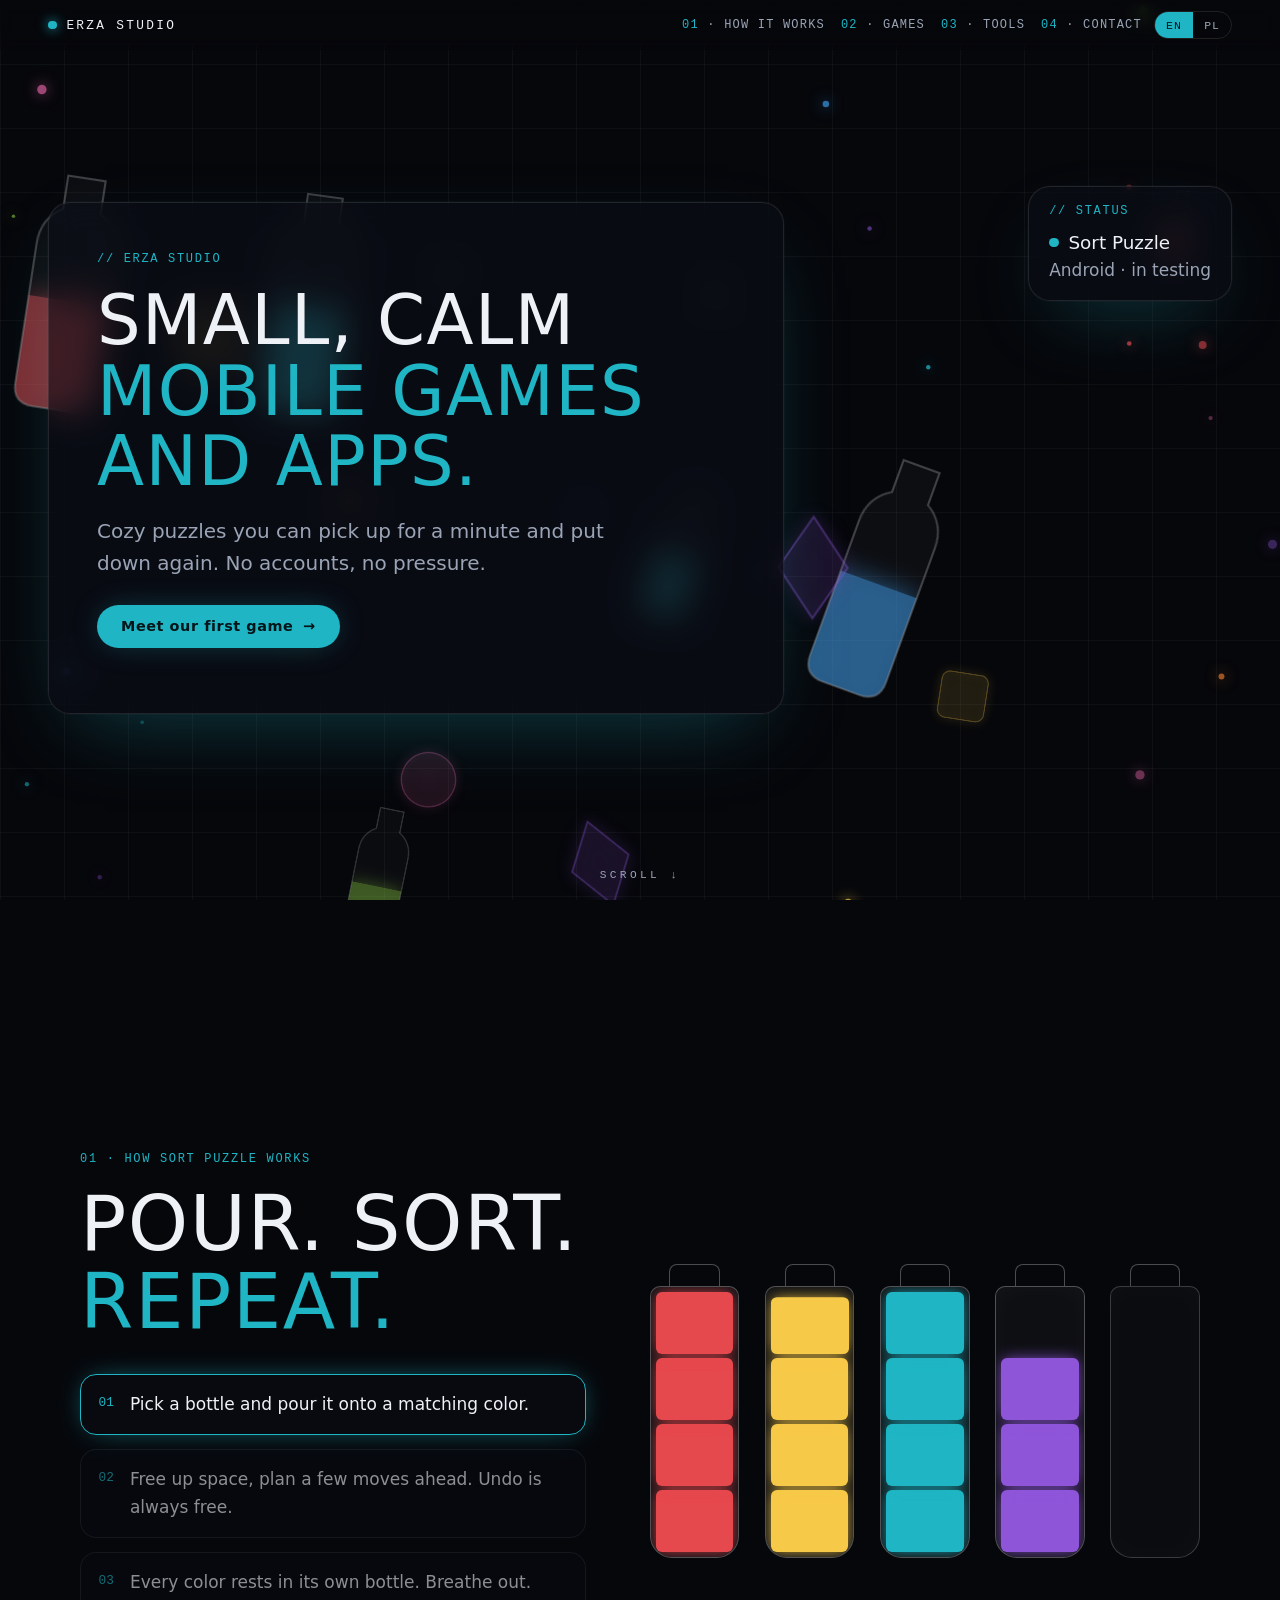
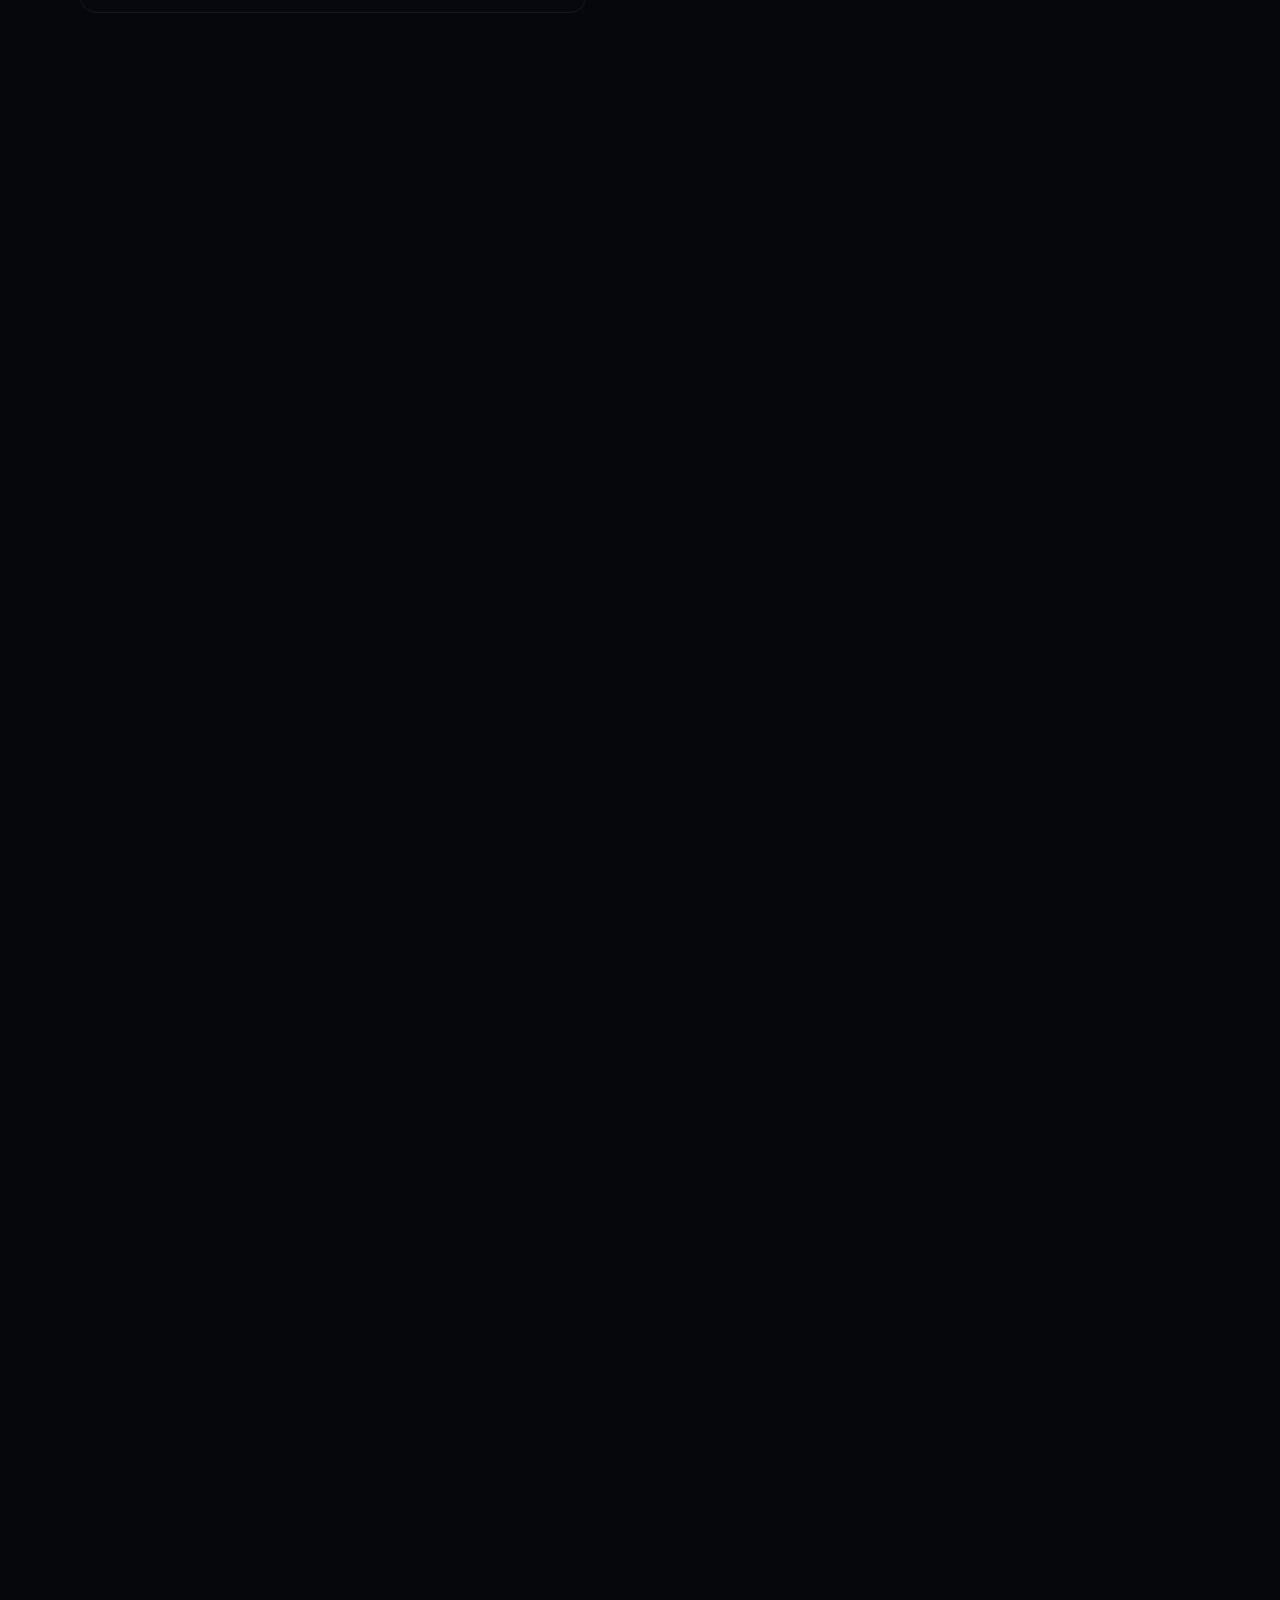
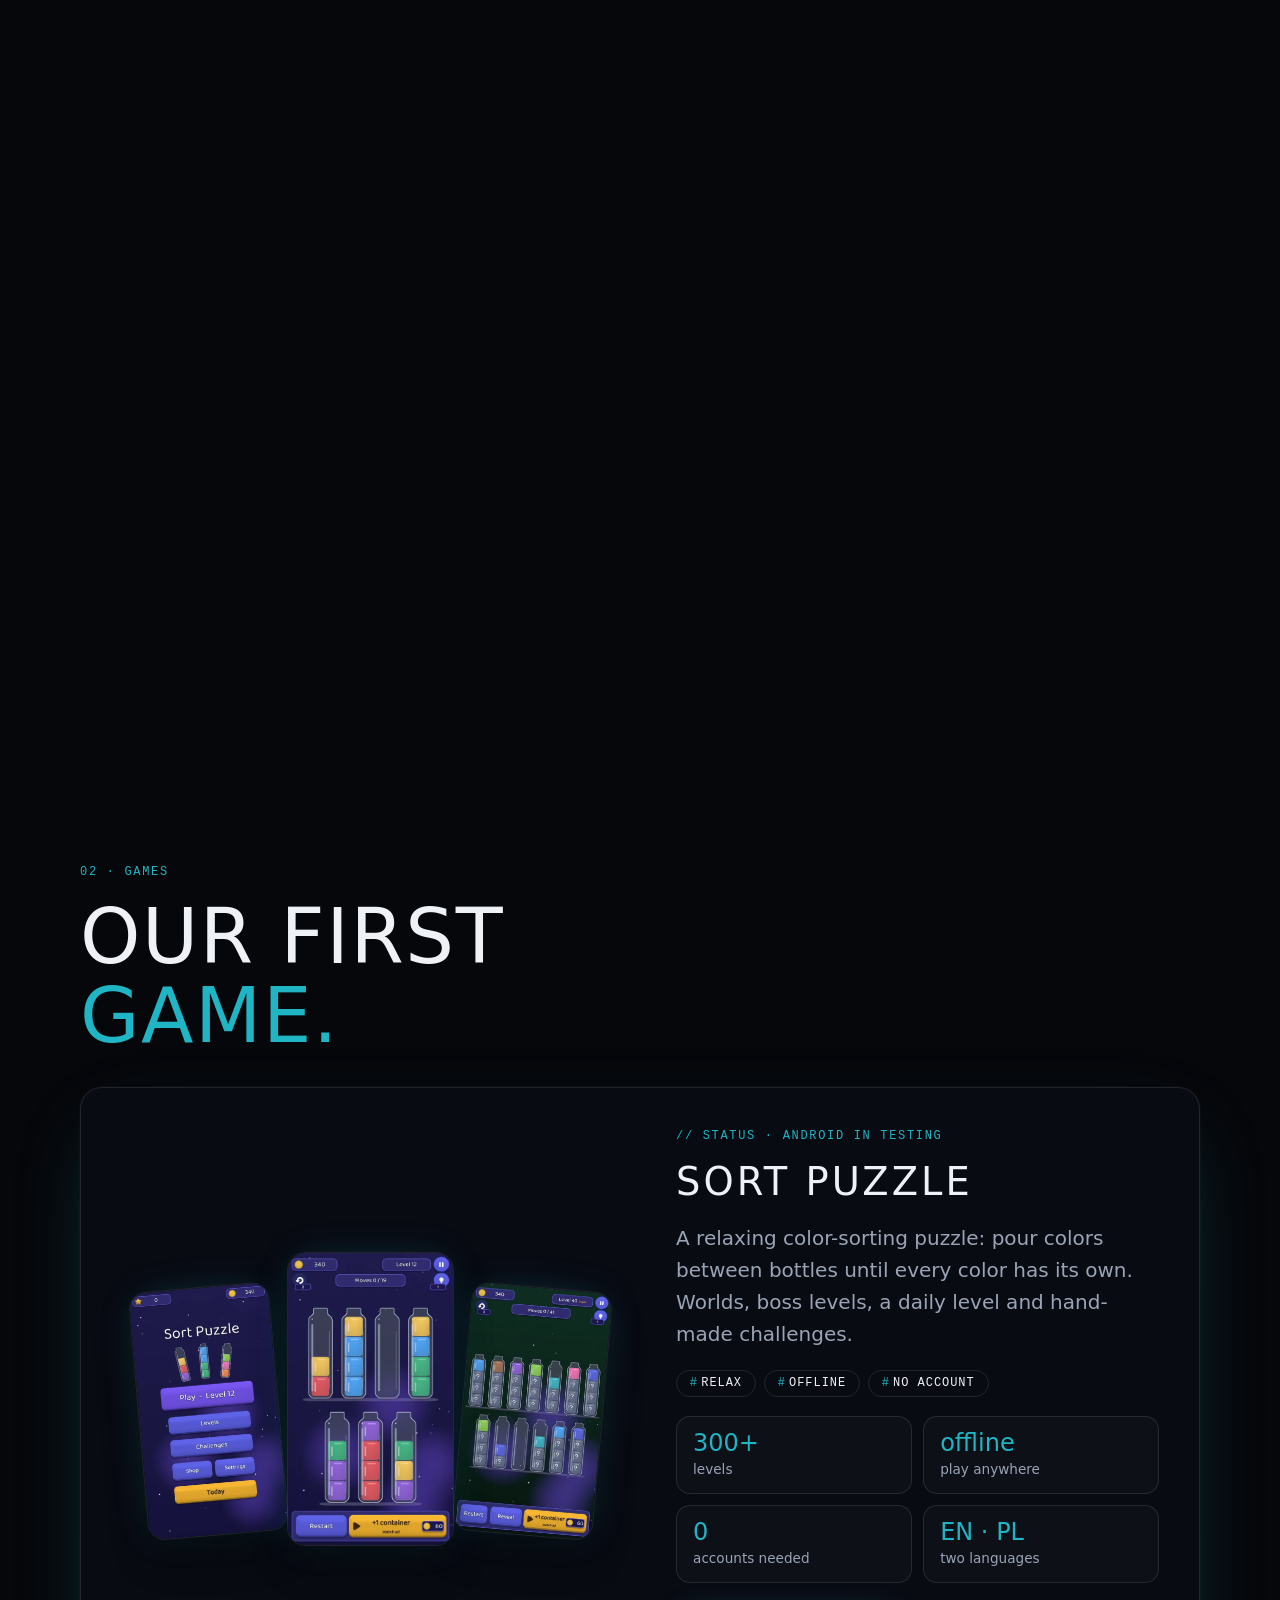
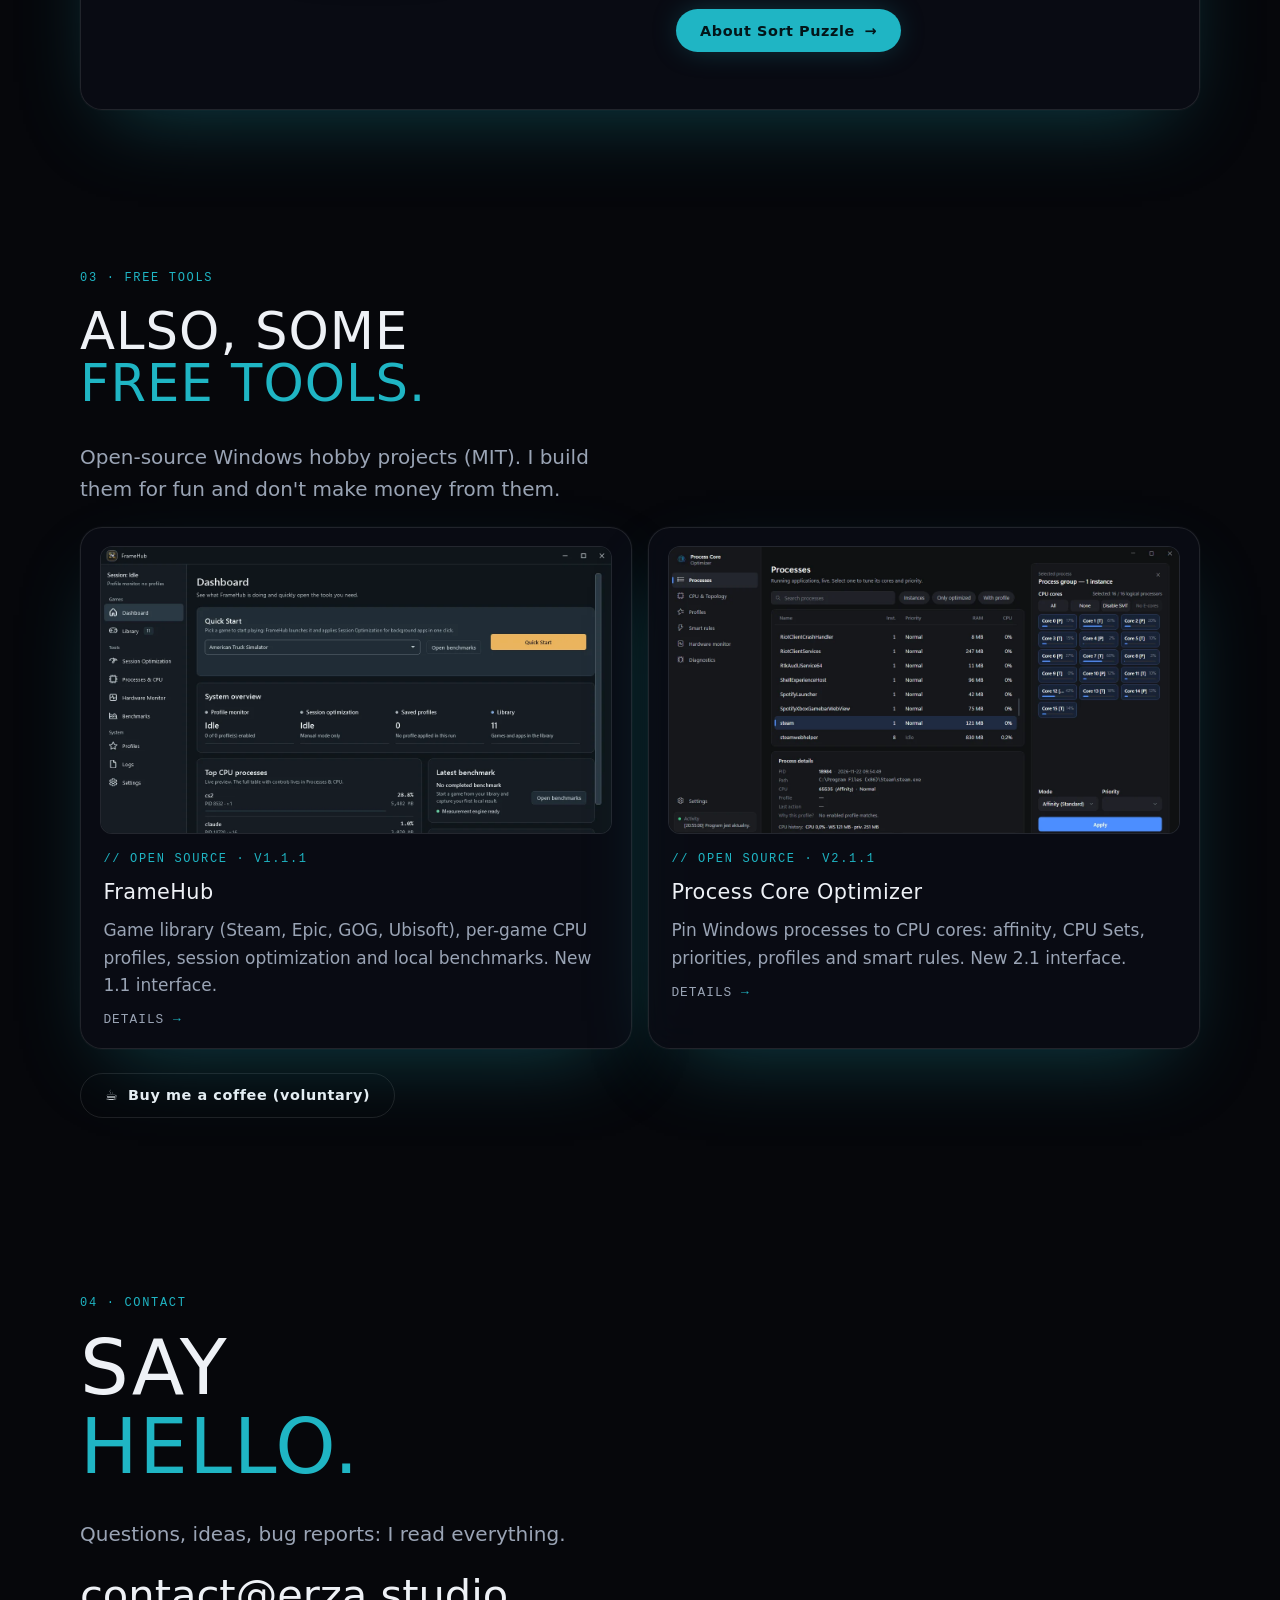
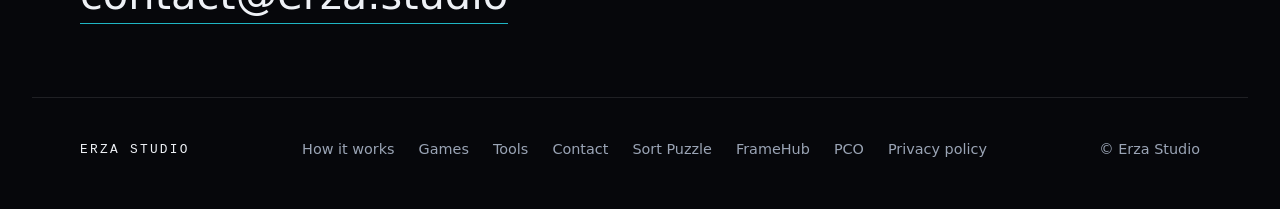
==== index.html @ 16d019a5 "Update FrameHub page to v1.1.1 Version, download link, installer name, SHA-256 and release notes lin" ====
<!doctype html>
<html lang="en" data-lang="en">
<head>
<meta charset="utf-8">
<meta name="viewport" content="width=device-width, initial-scale=1">
<meta name="color-scheme" content="dark">
<meta name="theme-color" content="#06070b">
<title data-pl="Erza Studio · Małe, spokojne gry i aplikacje mobilne">Erza Studio · Small, calm mobile games and apps</title>
<meta name="description" content="Erza Studio makes small, calm mobile games and apps. First up: Sort Puzzle, a relaxing color-sorting puzzle that works offline and needs no account.">
<link rel="icon" href="favicon.svg" type="image/svg+xml">
<link rel="stylesheet" href="studio.css">
<script>document.documentElement.classList.add("js")</script>
</head>
<body>
<a class="skip" href="#main"><span data-l="en">Skip to content</span><span data-l="pl">Przejdź do treści</span></a>

<header class="top">
  <a class="brand" href="#top" aria-label="Erza Studio"><span class="dot" aria-hidden="true"></span>ERZA STUDIO</a>
  <nav aria-label="Main" data-al-en="Main" data-al-pl="Główna">
    <a href="#how"><b>01</b><span> · <span data-l="en">How it works</span><span data-l="pl">Jak to działa</span></span></a>
    <a href="#games"><b>02</b><span> · <span data-l="en">Games</span><span data-l="pl">Gry</span></span></a>
    <a href="#opensource"><b>03</b><span> · <span data-l="en">Tools</span><span data-l="pl">Narzędzia</span></span></a>
    <a href="#contact"><b>04</b><span> · <span data-l="en">Contact</span><span data-l="pl">Kontakt</span></span></a>
  </nav>
  <div class="lang" role="group" aria-label="Language" data-al-en="Language" data-al-pl="Język">
    <button type="button" data-set="en" aria-pressed="true">EN</button><button type="button" data-set="pl" aria-pressed="false">PL</button>
  </div>
</header>

<main id="main">

<section class="hero" id="top">
  <canvas id="bg" aria-hidden="true"></canvas>
  <div class="hero-in">
    <div class="glass glow hero-card reveal">
      <p class="label">// ERZA STUDIO</p>
      <h1><span data-l="en">Small, calm<br><em>mobile games and apps.</em></span><span data-l="pl">Małe, spokojne<br><em>gry i aplikacje mobilne.</em></span></h1>
      <p class="lead"><span data-l="en">Cozy puzzles you can pick up for a minute and put down again. No accounts, no pressure.</span><span data-l="pl">Przytulne łamigłówki na minutę i na dłużej. Bez konta, bez presji.</span></p>
      <p><a class="btn" href="#games"><span data-l="en">Meet our first game</span><span data-l="pl">Poznaj naszą pierwszą grę</span> <span aria-hidden="true">→</span></a></p>
    </div>
    <aside class="glass glow status reveal" aria-label="Status">
      <p class="label">// STATUS</p>
      <p class="st"><span class="pulse" aria-hidden="true"></span>Sort Puzzle</p>
      <p class="muted"><span data-l="en">Android · in testing</span><span data-l="pl">Android · w testach</span></p>
    </aside>
  </div>
  <p class="scrollhint" aria-hidden="true"><span data-l="en">SCROLL</span><span data-l="pl">PRZEWIŃ</span> ↓</p>
</section>

<section class="story" id="how" aria-labelledby="how-h">
  <div class="stage">
    <div class="copy">
      <p class="label">01 · <span data-l="en">HOW SORT PUZZLE WORKS</span><span data-l="pl">JAK DZIAŁA SORT PUZZLE</span></p>
      <h2 id="how-h"><span data-l="en">Pour. Sort.<br><em>Repeat.</em></span><span data-l="pl">Przelewaj. Sortuj.<br><em>Powtarzaj.</em></span></h2>
      <ol class="steps">
        <li><b>01</b><span><span data-l="en">Pick a bottle and pour it onto a matching color.</span><span data-l="pl">Wybierz butelkę i przelej ją na pasujący kolor.</span></span></li>
        <li><b>02</b><span><span data-l="en">Free up space, plan a few moves ahead. Undo is always free.</span><span data-l="pl">Zrób miejsce, zaplanuj kilka ruchów naprzód. Cofanie jest zawsze darmowe.</span></span></li>
        <li><b>03</b><span><span data-l="en">Every color rests in its own bottle. Breathe out.</span><span data-l="pl">Każdy kolor ląduje w swojej butelce. Wydech.</span></span></li>
      </ol>
    </div>
    <div class="bottles" aria-hidden="true">
      <div class="bottle"><div class="neck"></div><div class="body"><i class="seg" style="--c:#E5484D;--i:0"></i><i class="seg" style="--c:#E5484D;--i:1"></i><i class="seg" style="--c:#E5484D;--i:2"></i><i class="seg" style="--c:#E5484D;--i:3"></i></div></div><div class="bottle"><div class="neck"></div><div class="body"><i class="seg" style="--c:#F7C948;--i:4"></i><i class="seg" style="--c:#F7C948;--i:5"></i><i class="seg" style="--c:#F7C948;--i:6"></i><i class="seg" style="--c:#F7C948;--i:7"></i></div></div><div class="bottle"><div class="neck"></div><div class="body"><i class="seg" style="--c:#1FB5C4;--i:8"></i><i class="seg" style="--c:#1FB5C4;--i:9"></i><i class="seg" style="--c:#1FB5C4;--i:10"></i><i class="seg" style="--c:#1FB5C4;--i:11"></i></div></div><div class="bottle"><div class="neck"></div><div class="body"><i class="seg" style="--c:#8E55D9;--i:12"></i><i class="seg" style="--c:#8E55D9;--i:13"></i><i class="seg" style="--c:#8E55D9;--i:14"></i><i class="seg" style="--c:#8E55D9;--i:15"></i></div></div><div class="bottle empty"><div class="neck"></div><div class="body"></div></div>
    </div>
  </div>
</section>

<section class="section games" id="games" aria-labelledby="games-h">
  <p class="label reveal">02 · <span data-l="en">GAMES</span><span data-l="pl">GRY</span></p>
  <h2 id="games-h" class="reveal"><span data-l="en">Our first<br><em>game.</em></span><span data-l="pl">Nasza pierwsza<br><em>gra.</em></span></h2>
  <article class="glass glow game reveal">
    <div class="shots">
      <div class="shot"><img data-l="en" src="sortpuzzle/shots/menu-en.webp" width="450" height="800" loading="lazy" decoding="async" alt="Sort Puzzle main menu"><img data-l="pl" src="sortpuzzle/shots/menu-pl.webp" width="450" height="800" loading="lazy" decoding="async" alt="Menu główne Sort Puzzle"></div><div class="shot"><img data-l="en" src="sortpuzzle/shots/play-en.webp" width="450" height="800" loading="lazy" decoding="async" alt="Sort Puzzle gameplay"><img data-l="pl" src="sortpuzzle/shots/play-pl.webp" width="450" height="800" loading="lazy" decoding="async" alt="Rozgrywka w Sort Puzzle"></div><div class="shot"><img data-l="en" src="sortpuzzle/shots/boss-en.webp" width="450" height="800" loading="lazy" decoding="async" alt="Sort Puzzle boss level with hidden colors"><img data-l="pl" src="sortpuzzle/shots/boss-pl.webp" width="450" height="800" loading="lazy" decoding="async" alt="Poziom-boss z ukrytymi kolorami w Sort Puzzle"></div>
    </div>
    <div class="info">
      <p class="label">// STATUS · <span data-l="en">ANDROID IN TESTING</span><span data-l="pl">ANDROID W TESTACH</span></p>
      <h3>SORT PUZZLE</h3>
      <p class="lead"><span data-l="en">A relaxing color-sorting puzzle: pour colors between bottles until every color has its own. Worlds, boss levels, a daily level and hand-made challenges.</span><span data-l="pl">Relaksująca łamigłówka: przelewaj kolory między butelkami, aż każdy ma swoją. Światy, poziomy-bossy, poziom dnia i ręcznie ułożone wyzwania.</span></p>
      <ul class="tags" aria-label="Tags">
        <li><span data-l="en">relax</span><span data-l="pl">relaks</span></li><li>offline</li><li><span data-l="en">no account</span><span data-l="pl">bez konta</span></li>
      </ul>
      <dl class="facts">
        <div><dt>300+</dt><dd><span data-l="en">levels</span><span data-l="pl">poziomów</span></dd></div>
        <div><dt>offline</dt><dd><span data-l="en">play anywhere</span><span data-l="pl">graj gdziekolwiek</span></dd></div>
        <div><dt>0</dt><dd><span data-l="en">accounts needed</span><span data-l="pl">kont do założenia</span></dd></div>
        <div><dt>EN · PL</dt><dd><span data-l="en">two languages</span><span data-l="pl">dwa języki</span></dd></div>
      </dl>
      <p><a class="btn" href="sortpuzzle/"><span data-l="en">About Sort Puzzle</span><span data-l="pl">O grze Sort Puzzle</span> <span aria-hidden="true">→</span></a></p>
    </div>
  </article>
</section>

<section class="section side" id="opensource" aria-labelledby="oss-h">
  <p class="label reveal">03 · <span data-l="en">FREE TOOLS</span><span data-l="pl">DARMOWE NARZĘDZIA</span></p>
  <h2 id="oss-h" class="h-sm reveal"><span data-l="en">Also, some<br><em>free tools.</em></span><span data-l="pl">Przy okazji,<br><em>darmowe narzędzia.</em></span></h2>
  <p class="lead reveal"><span data-l="en">Open-source Windows hobby projects (MIT). I build them for fun and don't make money from them.</span><span data-l="pl">Otwartoźródłowe, hobbystyczne projekty na Windows (MIT). Robię je dla przyjemności i nie zarabiam na nich.</span></p>
  <div class="side-grid">
    <a class="glass glow side-card reveal" href="framehub/"><span class="thumb"><img data-l="en" src="framehub/shots/dashboard-en.webp" width="1280" height="800" loading="lazy" decoding="async" alt=""><img data-l="pl" src="framehub/shots/dashboard-pl.webp" width="1280" height="800" loading="lazy" decoding="async" alt=""></span><span class="label">// OPEN SOURCE · v1.1.1</span><b>FrameHub</b><span><span data-l="en">Game library (Steam, Epic, GOG, Ubisoft), per-game CPU profiles, session optimization and local benchmarks. New 1.1 interface.</span><span data-l="pl">Biblioteka gier (Steam, Epic, GOG, Ubisoft), profile CPU dla gier, optymalizacja sesji i lokalne benchmarki. Nowy interfejs 1.1.</span></span><em><span data-l="en">Details</span><span data-l="pl">Szczegóły</span> →</em></a>
    <a class="glass glow side-card reveal" href="pco/"><span class="thumb"><img data-l="en" src="pco/shots/processes-en.webp" width="1280" height="800" loading="lazy" decoding="async" alt=""><img data-l="pl" src="pco/shots/processes-pl.webp" width="1280" height="800" loading="lazy" decoding="async" alt=""></span><span class="label">// OPEN SOURCE · v2.1.1</span><b>Process Core Optimizer</b><span><span data-l="en">Pin Windows processes to CPU cores: affinity, CPU Sets, priorities, profiles and smart rules. New 2.1 interface.</span><span data-l="pl">Przypinanie procesów Windows do rdzeni CPU: affinity, CPU Sets, priorytety, profile i reguły. Nowy interfejs 2.1.</span></span><em><span data-l="en">Details</span><span data-l="pl">Szczegóły</span> →</em></a>
  </div>
  <p class="reveal"><a class="btn ghost-link" href="https://buymeacoffee.com/9erza" rel="noopener">☕ <span data-l="en">Buy me a coffee (voluntary)</span><span data-l="pl">Postaw mi kawę (dobrowolnie)</span></a></p>
</section>

<section class="section contact" id="contact" aria-labelledby="contact-h">
  <p class="label reveal">04 · <span data-l="en">CONTACT</span><span data-l="pl">KONTAKT</span></p>
  <h2 id="contact-h" class="reveal"><span data-l="en">Say<br><em>hello.</em></span><span data-l="pl">Napisz<br><em>do nas.</em></span></h2>
  <p class="lead reveal"><span data-l="en">Questions, ideas, bug reports: I read everything.</span><span data-l="pl">Pytania, pomysły, błędy: czytam wszystko.</span></p>
  <p class="reveal"><a class="mail" href="mailto:contact@erza.studio">contact@erza.studio</a></p>
</section>

</main>

<footer class="foot">
  <p class="brand-s">ERZA STUDIO</p>
  <nav aria-label="Footer" data-al-en="Footer" data-al-pl="Stopka">
    <a href="#how"><span data-l="en">How it works</span><span data-l="pl">Jak to działa</span></a>
    <a href="#games"><span data-l="en">Games</span><span data-l="pl">Gry</span></a>
    <a href="#opensource"><span data-l="en">Tools</span><span data-l="pl">Narzędzia</span></a>
    <a href="#contact"><span data-l="en">Contact</span><span data-l="pl">Kontakt</span></a>
    <a href="sortpuzzle/">Sort Puzzle</a>
    <a href="framehub/">FrameHub</a>
    <a href="pco/">PCO</a>
    <a href="sortpuzzle/privacy/"><span data-l="en">Privacy policy</span><span data-l="pl">Polityka prywatności</span></a>
  </nav>
  <p class="muted">© Erza Studio</p>
</footer>

<script src="studio.js" defer></script>
</body>
</html>
---- studio.css ----
/* Erza Studio: cinematic dark studio page. Self-contained: system fonts only, no external requests. */
:root{
  --bg:#06070b;--ink:#eef1f6;--muted:#9aa4b5;--line:rgba(255,255,255,.10);
  --accent:#1fb5c4;--accent-ink:#031519;--accent-glow:rgba(31,181,196,.35);
  --glass:rgba(13,17,26,.58);
  --sans:"Helvetica Neue","Segoe UI",system-ui,-apple-system,Roboto,Arial,sans-serif;
  --mono:ui-monospace,"SF Mono",Menlo,Consolas,"Liberation Mono",monospace;
  --gut:clamp(1rem,5vw,3rem);
}
*{box-sizing:border-box}
html{-webkit-text-size-adjust:100%;background:var(--bg)}
@media (prefers-reduced-motion:no-preference){html{scroll-behavior:smooth}}
body{margin:0;color:var(--ink);font:400 1.0625rem/1.6 var(--sans);background:var(--bg);overflow-x:hidden;
  background-image:linear-gradient(rgba(255,255,255,.035) 1px,transparent 1px),linear-gradient(90deg,rgba(255,255,255,.035) 1px,transparent 1px);
  background-size:64px 64px;background-attachment:fixed}
body::before{content:"";position:fixed;inset:0;z-index:-1;pointer-events:none;
  background:radial-gradient(ellipse at 50% 0,transparent 0,var(--bg) 78%)}
img{max-width:100%;height:auto;display:block}
a{color:inherit}
:focus-visible{outline:2px solid var(--accent);outline-offset:3px;border-radius:4px}
.skip{position:absolute;left:-999px;top:.5rem;background:var(--accent);color:var(--accent-ink);padding:.5rem 1rem;border-radius:8px;z-index:100}
.skip:focus{left:.5rem}
.muted{color:var(--muted)}

/* language switch: spans hold both languages, CSS picks one */
html:not([data-lang=pl]) [data-l=pl]{display:none}
html[data-lang=pl] [data-l=en]{display:none}

/* type */
.label{font:500 .75rem/1.4 var(--mono);letter-spacing:.14em;text-transform:uppercase;color:var(--accent);margin:0 0 1.1rem}
h1,h2,h3{font-weight:200;text-transform:uppercase;letter-spacing:.02em;line-height:1.02;margin:0}
h1{font-size:clamp(2.1rem,9vw,4.3rem)}
h2{font-size:clamp(2.2rem,8vw,4.8rem)}
h3{font-size:clamp(1.6rem,5vw,2.4rem);font-weight:300;letter-spacing:.08em;margin-bottom:.8rem}
h1 em,h2 em{font-style:normal;color:var(--accent);font-weight:300}
.lead{font-size:clamp(1.05rem,2.4vw,1.25rem);color:var(--muted);max-width:34rem}

/* header */
.top{position:fixed;inset:0 0 auto 0;z-index:50;display:flex;align-items:center;justify-content:space-between;gap:.75rem;
  padding:.7rem var(--gut);background:linear-gradient(var(--bg),rgba(6,7,11,.0));backdrop-filter:blur(8px);-webkit-backdrop-filter:blur(8px)}
.brand{font:500 .8rem var(--mono);letter-spacing:.18em;text-decoration:none;display:flex;align-items:center;gap:.6rem;white-space:nowrap}
.dot{width:.55rem;height:.55rem;border-radius:50%;background:var(--accent);box-shadow:0 0 12px var(--accent)}
.top nav{display:flex;gap:1rem;margin-left:auto}
.top nav a{font:500 .75rem var(--mono);letter-spacing:.1em;text-decoration:none;color:var(--muted);text-transform:uppercase;padding:.4rem 0}
.top nav a:hover{color:var(--ink)}
.top nav b{color:var(--accent);font-weight:500}
.top nav span{display:none}
.lang{display:flex;border:1px solid var(--line);border-radius:999px;overflow:hidden}
.lang button{font:500 .72rem var(--mono);letter-spacing:.08em;background:none;border:0;color:var(--muted);padding:.4rem .7rem;cursor:pointer}
.lang button[aria-pressed=true]{background:var(--accent);color:var(--accent-ink)}

/* glass + glow cards */
.glass{background:var(--glass);border:1px solid var(--line);border-radius:22px;backdrop-filter:blur(16px);-webkit-backdrop-filter:blur(16px)}
.glow{position:relative;box-shadow:0 0 0 1px rgba(255,255,255,.02),0 30px 80px -30px var(--accent-glow)}
.glow::after{content:"";position:absolute;inset:0;border-radius:inherit;pointer-events:none;opacity:0;transition:opacity .3s;
  background:radial-gradient(420px circle at var(--mx,50%) var(--my,0%),rgba(31,181,196,.16),transparent 60%)}
.glow:hover::after{opacity:1}

/* buttons */
.btn{display:inline-flex;align-items:center;gap:.6rem;padding:.85rem 1.5rem;border-radius:999px;background:var(--accent);color:var(--accent-ink);
  font:600 .9rem var(--sans);letter-spacing:.04em;text-decoration:none;box-shadow:0 0 30px -6px var(--accent-glow);transition:transform .2s,box-shadow .2s}
.btn:hover{transform:translateY(-2px);box-shadow:0 0 44px -4px var(--accent)}

/* hero */
.hero{position:relative;min-height:100vh;min-height:100svh;display:flex;align-items:center;padding:6rem var(--gut) 5rem;overflow:hidden}
#bg{position:absolute;inset:0;width:100%;height:100%;display:block}
.hero-in{position:relative;display:grid;gap:1rem;width:100%;max-width:76rem;margin:0 auto}
.hero-card{padding:clamp(1.4rem,4vw,3rem);max-width:46rem}
.hero-card .lead{margin:1.2rem 0 1.6rem}
.status{padding:1rem 1.25rem;max-width:20rem}
.status .label{margin-bottom:.5rem}
.status p{margin:0}
.st{font-size:1.15rem;font-weight:500;display:flex;align-items:center;gap:.6rem}
.pulse{width:.6rem;height:.6rem;border-radius:50%;background:var(--accent);box-shadow:0 0 0 0 var(--accent-glow);animation:pulse 2.4s infinite}
@keyframes pulse{70%{box-shadow:0 0 0 12px rgba(31,181,196,0)}100%{box-shadow:0 0 0 0 rgba(31,181,196,0)}}
.scrollhint{position:absolute;left:0;right:0;bottom:1.2rem;text-align:center;font:500 .7rem var(--mono);letter-spacing:.3em;color:var(--muted);margin:0}

/* sections */
.section{max-width:76rem;margin:0 auto;padding:clamp(3.5rem,9vw,6.5rem) var(--gut) clamp(2rem,5vw,3.5rem)}
.section h2{margin-bottom:2rem}

/* 01 story (scroll-driven bottles) */
.story{position:relative;padding:4rem var(--gut)}
.stage{max-width:76rem;margin:0 auto;display:grid;gap:2rem;align-items:center}
.steps{list-style:none;padding:0;margin:2rem 0 0;display:grid;gap:.9rem}
.steps li{display:flex;gap:1rem;padding:1rem 1.1rem;border:1px solid var(--line);border-radius:16px;background:rgba(13,17,26,.4);transition:opacity .4s,border-color .4s,box-shadow .4s}
.steps b{font:500 .8rem var(--mono);color:var(--accent);padding-top:.25rem}
.steps span{color:var(--ink)}
.bottles{--p:1;display:flex;justify-content:center;align-items:flex-end;gap:clamp(.6rem,3vw,1.6rem);min-height:15rem}
.bottle{width:clamp(3rem,13vw,5.2rem);flex:none}
.bottle .neck{width:56%;height:clamp(.9rem,3vw,1.4rem);margin:0 auto;border:1.5px solid rgba(255,255,255,.28);border-bottom:0;border-radius:8px 8px 0 0}
.bottle .body{height:clamp(9.5rem,32vw,14.5rem);border:1.5px solid rgba(255,255,255,.28);border-radius:10px 10px 22px 22px;background:rgba(255,255,255,.035);
  display:flex;flex-direction:column-reverse;padding:5px;gap:4px;overflow:hidden;box-shadow:inset 0 0 24px rgba(255,255,255,.03)}
.seg{flex:1 1 0;min-height:0;border-radius:6px;background:var(--c);box-shadow:0 0 16px -2px var(--c);transform-origin:50% 100%;
  transform:scaleY(clamp(0,calc(var(--p)*19 - var(--i)),1));opacity:clamp(0,calc(var(--p)*19 - var(--i)),1)}
.bottle.empty .body{opacity:.7}

/* 02 games */
.game{display:grid;grid-template-columns:minmax(0,1fr);gap:1.5rem;padding:clamp(1.2rem,4vw,2.5rem);margin-top:.5rem}
.shots{display:flex;justify-content:center;align-items:center;gap:.6rem;padding:1rem 0}
.shots picture,.shots span.s{display:block}
.shots img{width:100%;border-radius:18px;border:1px solid var(--line);box-shadow:0 20px 50px -20px rgba(0,0,0,.8),0 0 40px -14px var(--accent-glow)}
.shot{width:clamp(5.5rem,27vw,11rem);flex:none;position:relative}
.shot:nth-child(1){transform:rotate(-5deg) translateY(.8rem)}
.shot:nth-child(2){z-index:1;width:clamp(6.5rem,32vw,13rem)}
.shot:nth-child(3){transform:rotate(5deg) translateY(.8rem)}
.tags{list-style:none;display:flex;flex-wrap:wrap;gap:.5rem;padding:0;margin:1.2rem 0}
.tags li{font:500 .75rem var(--mono);letter-spacing:.08em;text-transform:uppercase;border:1px solid var(--line);border-radius:999px;padding:.35rem .8rem;color:var(--ink)}
.tags li::before{content:"#";color:var(--accent);margin-right:.2rem}
.facts{display:grid;grid-template-columns:1fr 1fr;gap:.7rem;margin:0 0 1.6rem}
.facts div{border:1px solid var(--line);border-radius:14px;padding:.8rem 1rem;background:rgba(255,255,255,.025)}
.facts dt{font-size:1.5rem;font-weight:300;color:var(--accent);line-height:1.1}
.facts dd{margin:.15rem 0 0;font-size:.85rem;color:var(--muted)}

/* 03 contact */
.contact{text-align:left}
.mail{display:inline-block;font:300 clamp(1.3rem,5.4vw,2.6rem)/1.2 var(--sans);text-decoration:none;border-bottom:1px solid var(--accent);padding-bottom:.2rem;word-break:break-all}
.mail:hover{color:var(--accent)}

/* footer */
.foot{max-width:76rem;margin:0 auto;padding:2.5rem var(--gut) 3rem;border-top:1px solid var(--line);display:grid;gap:1rem;font-size:.9rem}
.foot nav{display:flex;flex-wrap:wrap;gap:.5rem 1.5rem}
.foot a{color:var(--muted);text-decoration:none}.foot a:hover{color:var(--ink)}
.brand-s{font:500 .8rem var(--mono);letter-spacing:.18em;margin:0}
.foot p.muted{margin:0}

/* reveal on scroll (only when JS runs and motion is allowed) */
.anim .reveal{opacity:0;transform:translateY(28px);transition:opacity .9s cubic-bezier(.2,.7,.2,1),transform .9s cubic-bezier(.2,.7,.2,1)}
.anim .reveal.in{opacity:1;transform:none}
.anim .reveal:nth-child(2){transition-delay:.08s}
.anim .reveal:nth-child(3){transition-delay:.16s}
.anim .story{height:340vh;padding:0}
.anim .stage{position:sticky;top:0;height:100vh;height:100svh;padding:5rem var(--gut) 1rem;align-content:center}
.anim .steps li{opacity:.58}
.anim .stage[data-step="1"] .steps li:nth-child(1),
.anim .stage[data-step="2"] .steps li:nth-child(2),
.anim .stage[data-step="3"] .steps li:nth-child(3){opacity:1;border-color:var(--accent);box-shadow:0 0 30px -12px var(--accent)}
.anim .hero-card{transform:translateY(calc(var(--hs,0)*-40px));opacity:calc(1 - var(--hs,0)*.7)}

@media (min-width:560px){
  .top nav span{display:inline}
}
@media (min-width:860px){
  .hero-in{grid-template-columns:1fr auto;align-items:end}
  .status{justify-self:end;align-self:start;margin-top:-1rem}
  .stage{grid-template-columns:1.1fr 1fr;gap:4rem}
  .bottles{min-height:22rem}
  .bottle{width:5.6rem}
  .bottle .body{height:17rem}
  .game{grid-template-columns:minmax(0,1.05fr) minmax(0,1fr);align-items:center;gap:3rem}
  .shot{width:clamp(6.5rem,11vw,9.5rem)}
  .shot:nth-child(2){width:clamp(7.5rem,13vw,11.5rem)}
  .shots{padding-right:.5rem}
  .foot{grid-template-columns:auto 1fr auto;align-items:center;gap:2rem}
  .foot nav{justify-content:center}
}
@media (max-width:859px){
  .anim .stage{grid-template-rows:auto auto;gap:1rem;padding-top:4.6rem}
  .anim .story .bottles{order:-1;min-height:0}
  .anim .steps{margin-top:1rem;gap:.5rem}
  .anim .steps li{padding:.6rem .9rem;font-size:.95rem}
  .anim .story h2{font-size:clamp(1.9rem,8.5vw,2.6rem)}
  .anim .story .label{margin-bottom:.5rem}
  .anim .story .copy{display:flex;flex-direction:column}
}

/* sub pages (game page, privacy policy) */
.sub main{padding-top:4.5rem}
.sub .top nav a{white-space:nowrap}
@media (max-width:559px){.sub .top nav{display:none}.sub .top{justify-content:space-between}}
.gp-hero{max-width:76rem;margin:0 auto;padding:clamp(1.5rem,5vw,4rem) var(--gut) 2rem;display:grid;grid-template-columns:minmax(0,1fr);gap:2rem;align-items:center}
.gp-card{padding:clamp(1.4rem,4vw,3rem)}
.gp-card h1{font-size:clamp(3rem,13vw,6.4rem);margin-bottom:1.2rem}
.buttons{display:flex;flex-wrap:wrap;gap:.7rem;margin-top:1.4rem}
.btn.ghost{background:transparent;color:var(--muted);border:1px dashed rgba(255,255,255,.28);box-shadow:none;cursor:default;font-weight:500}
.btn.ghost:hover{transform:none;box-shadow:none}
.btn.ghost-link{background:transparent;color:var(--ink);border:1px solid var(--line);box-shadow:none}
.btn.ghost-link:hover{border-color:var(--accent);box-shadow:0 0 30px -10px var(--accent)}
.gallery{display:flex;gap:1rem;overflow-x:auto;scroll-snap-type:x mandatory;padding:1.2rem .3rem 1.6rem;margin:0 calc(var(--gut)*-1);padding-inline:var(--gut);scrollbar-width:thin;scrollbar-color:var(--accent) transparent}
.gshot{flex:none;width:min(62vw,15rem);scroll-snap-align:center}
.gshot img{width:100%;border-radius:20px;border:1px solid var(--line);box-shadow:0 24px 60px -24px rgba(0,0,0,.9),0 0 46px -14px var(--accent-glow)}
.feats{list-style:none;padding:0;margin:0;display:grid;grid-template-columns:minmax(0,1fr);gap:1rem}
.feat{padding:1.3rem 1.4rem}
.feat .label{margin-bottom:.6rem}
.feat h3{font-size:1.25rem;letter-spacing:.06em;margin-bottom:.6rem}
.feat p:last-child{margin:0;color:var(--muted)}
.fair{padding:clamp(1.3rem,4vw,2.4rem);max-width:46rem}
.fair .lead{margin:0;color:var(--ink);max-width:none}
.contact .btn{margin-top:.4rem}
@media (min-width:860px){
  .gp-hero{grid-template-columns:minmax(0,1fr) minmax(0,1.15fr);gap:3rem}
  .gallery{margin:0;padding-inline:.3rem 3rem;-webkit-mask-image:linear-gradient(90deg,#000 88%,transparent);mask-image:linear-gradient(90deg,#000 88%,transparent)}
  .gshot{width:clamp(9rem,15vw,12.5rem)}
  .gshot:nth-child(odd){transform:translateY(1.2rem)}
  .feats{grid-template-columns:repeat(3,minmax(0,1fr))}
}
.anim .reveal.feat:nth-child(3n+2){transition-delay:.08s}
.anim .reveal.feat:nth-child(3n){transition-delay:.16s}

/* Privacy policy */
.prose-page main{max-width:50rem;margin:0 auto;padding:6rem var(--gut) 3rem}
.prose-page h1{font-size:clamp(1.9rem,6.5vw,3.2rem);margin-bottom:1rem}
.prose-page h2{font-size:clamp(1.3rem,3.4vw,1.8rem);font-weight:300;margin:2.6rem 0 .8rem;letter-spacing:.04em;color:var(--ink)}
.prose-page section{margin-top:1.5rem}
.prose-page p,.prose-page li{color:#d3d9e3}
.prose-page strong{color:var(--ink);font-weight:600}
.prose-page a{color:var(--accent);text-underline-offset:3px;overflow-wrap:anywhere}
html:not(.js) .prose-page .policy-language[data-l=pl]{display:block}
.prose-page ul{padding-left:1.2rem}
.prose-page .langs a{display:inline-block;margin-right:.6rem;padding:.35rem .9rem;border:1px solid var(--line);border-radius:999px;text-decoration:none;font:500 .75rem var(--mono);letter-spacing:.08em;text-transform:uppercase;color:var(--ink)}
.prose-page .langs a:hover{border-color:var(--accent)}
.prose-page mark{background:rgba(247,201,72,.18);color:#f7d77a;padding:0 .3em;border-radius:4px}
.prose-page .draft{border:1px solid rgba(247,201,72,.5);background:rgba(247,201,72,.07);border-radius:16px;padding:1rem 1.2rem;margin:1.2rem 0;color:var(--ink)}
.prose-page table{border-collapse:collapse;width:100%;font-size:.92rem;display:block;overflow-x:auto;margin:1rem 0}
.prose-page th,.prose-page td{border:1px solid var(--line);padding:.55rem .7rem;text-align:left;vertical-align:top}
.prose-page th{background:rgba(255,255,255,.04);font:500 .75rem var(--mono);letter-spacing:.08em;text-transform:uppercase;color:var(--accent)}
.prose-page section{scroll-margin-top:5rem}
/* open-source apps: studio cards, app pages */
.st2{margin-top:.9rem}
.status p.st2+p{margin-top:.1rem}
.hero-card .buttons{margin-top:1.2rem}
.oss-grid{display:grid;grid-template-columns:minmax(0,1fr);gap:1.2rem;margin:2rem 0 1.5rem}
.app{padding:1.2rem;display:flex;flex-direction:column;gap:.2rem}
.app .app-shot{display:block;margin-bottom:1rem;border-radius:14px;overflow:hidden;border:1px solid var(--line);background:#0b0f17}
.app .app-shot img{width:100%;height:auto;transition:transform .6s}
.app:hover .app-shot img{transform:scale(1.03)}
.app h3{font-size:1.4rem;margin:.1rem 0 .6rem}
.app p{color:var(--muted);margin:0 0 .8rem}
.app .label{margin-bottom:.5rem}
.app .buttons{margin-top:auto;padding-top:.5rem}
.chips{list-style:none;display:flex;flex-wrap:wrap;gap:.4rem;padding:0;margin:.2rem 0 .6rem}
.chips li{font:500 .72rem var(--mono);letter-spacing:.06em;border:1px solid var(--line);border-radius:8px;padding:.25rem .6rem;color:var(--ink);background:rgba(255,255,255,.03)}
.app-h1{font-size:clamp(2.2rem,8.5vw,3.6rem)!important;overflow-wrap:anywhere}
.gallery.wide{align-items:center;flex-wrap:nowrap}
.wshot{flex:none;width:min(88vw,34rem);scroll-snap-align:center}
.wshot img{width:100%;border-radius:12px;border:1px solid var(--line);box-shadow:0 24px 60px -24px rgba(0,0,0,.9),0 0 46px -14px var(--accent-glow)}
.app-right{min-width:0}
.shotnote{font:500 .72rem var(--mono);letter-spacing:.04em;color:var(--muted);margin:.2rem .3rem 0}
.notes .feat h3{font-size:1.1rem}
.instsel{list-style:none;padding:0;margin:1.5rem 0;display:grid;gap:.8rem;max-width:46rem}
.instsel li{display:flex;gap:1rem;padding:1rem 1.2rem;border:1px solid var(--line);border-radius:16px;background:rgba(13,17,26,.5)}
.instsel b{font:500 .8rem var(--mono);color:var(--accent);padding-top:.3rem}
.instsel span{overflow-wrap:anywhere}
@media (min-width:860px){
  .oss-grid{grid-template-columns:repeat(2,minmax(0,1fr))}
  .app-hero{grid-template-columns:minmax(0,.8fr) minmax(0,1.2fr)}
  .app-h1{font-size:clamp(2.2rem,3.7vw,3.6rem)!important}
  .gallery.wide{margin:0;padding-inline:.3rem 3rem}
  .wshot{width:clamp(24rem,44vw,42rem)}
  .notes{grid-template-columns:repeat(2,minmax(0,1fr))}
}

@media (prefers-reduced-motion:reduce){
  *,*::before,*::after{animation:none!important;transition:none!important}
  .glow::after{display:none}
}

/* studio page: projects grid, project list in the hero */
.plist{list-style:none;margin:0;padding:0;display:grid;gap:.7rem}
.plist li{display:grid;grid-template-columns:auto 1fr;column-gap:.7rem;align-items:center}
.plist b{font-weight:500}
.plist em{grid-column:2;font-style:normal;color:var(--muted);font-size:.9rem}
.pd{width:.6rem;height:.6rem;border-radius:50%;border:1.5px solid var(--accent)}
.status{max-width:21rem}
.proj-grid{display:grid;grid-template-columns:minmax(0,1fr);gap:1.2rem;margin:2rem 0 1.5rem}
.app-shot.phones{display:flex;justify-content:center;align-items:flex-end;gap:.6rem;aspect-ratio:16/10;background:radial-gradient(ellipse at 50% 120%,rgba(142,85,217,.45),#0b0f17 70%);padding:1rem 1rem 0}
.app-shot.phones img{width:auto;height:92%;border-radius:12px 12px 0 0;border:1px solid var(--line);border-bottom:0}
.app-shot.phones img:nth-of-type(odd){transform:translateY(8%)}
.app-shot:not(.phones){aspect-ratio:16/10}
.app-shot:not(.phones) img{height:100%;object-fit:cover;object-position:top left}
@media (min-width:1080px){.proj-grid{grid-template-columns:repeat(3,minmax(0,1fr))}}
@media (min-width:640px) and (max-width:1079px){.proj-grid{grid-template-columns:repeat(2,minmax(0,1fr))}}

/* studio page: compact "on the side" section */
.h-sm{font-size:clamp(1.8rem,5.5vw,3.2rem)!important}
.side .lead{margin-bottom:1.4rem}
.side-grid{display:grid;grid-template-columns:minmax(0,1fr);gap:1rem;margin:0 0 1.5rem}
.side-card{display:flex;flex-direction:column;gap:.5rem;padding:1.3rem 1.4rem;text-decoration:none}
.side-card .label{margin:0}
.side-card b{font-size:1.3rem;font-weight:400;letter-spacing:.02em}
.side-card span:not(.label){color:var(--muted)}
.side-card em{font-style:normal;color:var(--accent);font:500 .8rem var(--mono);letter-spacing:.08em;text-transform:uppercase;margin-top:.3rem}
@media (min-width:760px){.side-grid{grid-template-columns:repeat(2,minmax(0,1fr))}}

/* ===== v2: shared navigation, app pages (feature tour, lightbox, compare), 404 ===== */
.top nav a[aria-current=page]{color:var(--ink);box-shadow:inset 0 -2px 0 var(--accent)}
.sub .top nav{gap:1.2rem}
.foot nav a[aria-current=page]{color:var(--ink)}

/* framed app screenshot (desktop window) */
.frame{position:relative;display:block;width:100%;padding:0;border:1px solid var(--line);border-radius:14px;overflow:hidden;background:#0b0f17;
  box-shadow:0 30px 80px -30px rgba(0,0,0,.9),0 0 60px -18px var(--accent-glow);cursor:zoom-in;transition:transform .35s cubic-bezier(.2,.7,.2,1),border-color .3s}
.frame img{width:100%;height:auto}
.frame:hover{transform:translateY(-3px);border-color:rgba(31,181,196,.45)}
.frame::after{content:"⤢";position:absolute;right:.7rem;bottom:.7rem;width:2rem;height:2rem;display:grid;place-items:center;border-radius:50%;
  background:rgba(6,7,11,.72);border:1px solid var(--line);color:var(--ink);font-size:.95rem;opacity:0;transition:opacity .25s}
.frame:hover::after,.frame:focus-visible::after{opacity:1}
.app-hero .frame{transform:perspective(1600px) rotateY(-4deg) rotateX(1deg)}
.app-hero .frame:hover{transform:perspective(1600px) rotateY(-1deg) translateY(-3px)}
@media (max-width:859px){.app-hero .frame,.app-hero .frame:hover{transform:none}}

/* "what's new" strip */
.news{display:grid;grid-template-columns:minmax(0,1fr);gap:.8rem;margin:1.5rem 0 0}
.news li{list-style:none;padding:1rem 1.1rem;border:1px solid var(--line);border-radius:16px;background:rgba(13,17,26,.5)}
.news b{display:block;font-weight:500;margin-bottom:.25rem}
.news span{color:var(--muted);font-size:.95rem}
.news{padding:0}
@media (min-width:700px){.news{grid-template-columns:repeat(2,minmax(0,1fr))}}
@media (min-width:1080px){.news{grid-template-columns:repeat(4,minmax(0,1fr))}}

/* feature tour: alternating screenshot + copy */
.tour{display:grid;gap:clamp(3rem,8vw,6rem);margin-top:1rem}
.tour-row{display:grid;grid-template-columns:minmax(0,1fr);gap:1.6rem;align-items:center}
.tour-row h3{font-size:clamp(1.4rem,3.4vw,2rem);letter-spacing:.05em}
.tour-row p{color:var(--muted);margin:0 0 1rem;max-width:34rem}
.ticks{list-style:none;padding:0;margin:0;display:grid;gap:.55rem;max-width:34rem}
.ticks li{position:relative;padding-left:1.6rem}
.ticks li::before{content:"";position:absolute;left:.15rem;top:.55em;width:.55rem;height:.55rem;border-radius:2px;background:var(--accent);box-shadow:0 0 10px var(--accent-glow);transform:rotate(45deg)}
.tour-row .label{margin-bottom:.7rem}
@media (min-width:860px){
  .tour-row{grid-template-columns:minmax(0,1.35fr) minmax(0,1fr);gap:3.5rem}
  .tour-row:nth-child(even) .tour-shot{order:2}
}

/* Affinity vs CPU Sets */
.cmp{display:grid;grid-template-columns:minmax(0,1fr);gap:1rem}
.cmp .glass{padding:1.4rem 1.5rem}
.cmp h3{font-size:1.5rem;letter-spacing:.06em}
.cmp dl{margin:0;display:grid;gap:.7rem}
.cmp dt{font:500 .72rem var(--mono);letter-spacing:.1em;text-transform:uppercase;color:var(--accent)}
.cmp dd{margin:.1rem 0 0;color:var(--muted)}
.cmp-note{max-width:46rem;margin:1.2rem 0 0;color:var(--muted);font-size:.95rem;border-left:2px solid var(--accent);padding-left:1rem}
@media (min-width:760px){.cmp{grid-template-columns:repeat(2,minmax(0,1fr))}}

/* checksum */
.sha{display:block;margin-top:.4rem;font:500 .74rem/1.5 var(--mono);color:var(--muted);overflow-wrap:anywhere;letter-spacing:.02em}

/* lightbox */
.lb{border:0;padding:0;background:transparent;max-width:min(96vw,1600px);max-height:94vh;width:auto;overflow:visible}
.lb::backdrop{background:rgba(3,4,8,.86);backdrop-filter:blur(6px);-webkit-backdrop-filter:blur(6px)}
.lb img{max-width:min(96vw,1600px);max-height:86vh;width:auto;height:auto;border-radius:12px;border:1px solid var(--line);box-shadow:0 30px 90px -20px #000}
.lb p{margin:.7rem 0 0;text-align:center;color:var(--muted);font:500 .8rem var(--mono);letter-spacing:.04em}
.lb button{position:absolute;top:-.9rem;right:-.9rem;width:2.4rem;height:2.4rem;border-radius:50%;border:1px solid var(--line);background:var(--bg);color:var(--ink);font-size:1.1rem;cursor:pointer}
.lb button:hover{border-color:var(--accent)}

/* studio page: tool cards with a screenshot */
.side-card .thumb{display:block;border-radius:12px;overflow:hidden;border:1px solid var(--line);margin:-.2rem -.2rem .6rem;aspect-ratio:16/9;background:#0b0f17}
.side-card .thumb img{width:100%;height:100%;object-fit:cover;object-position:top left;transition:transform .6s}
.side-card:hover .thumb img{transform:scale(1.03)}

/* 404 */
.nf{min-height:70vh;display:grid;align-content:center;max-width:46rem;margin:0 auto;padding:6rem var(--gut) 3rem}
.nf h1{font-size:clamp(4rem,20vw,9rem);color:var(--accent);margin-bottom:.5rem}
.wshot .frame{border-radius:12px}
.wshot .frame img{border:0;border-radius:0;box-shadow:none}
/* v2 tweaks */
.lb{max-width:min(96vw,1280px)}
.lb img{max-width:min(96vw,1280px)}
@media (min-width:860px){
  .tour-row:nth-child(even){grid-template-columns:minmax(0,1fr) minmax(0,1.35fr)}
  .app-hero{grid-template-columns:minmax(0,.72fr) minmax(0,1.28fr);gap:2.5rem}
  .app-hero .gp-card{padding:clamp(1.4rem,2.6vw,2.4rem)}
}
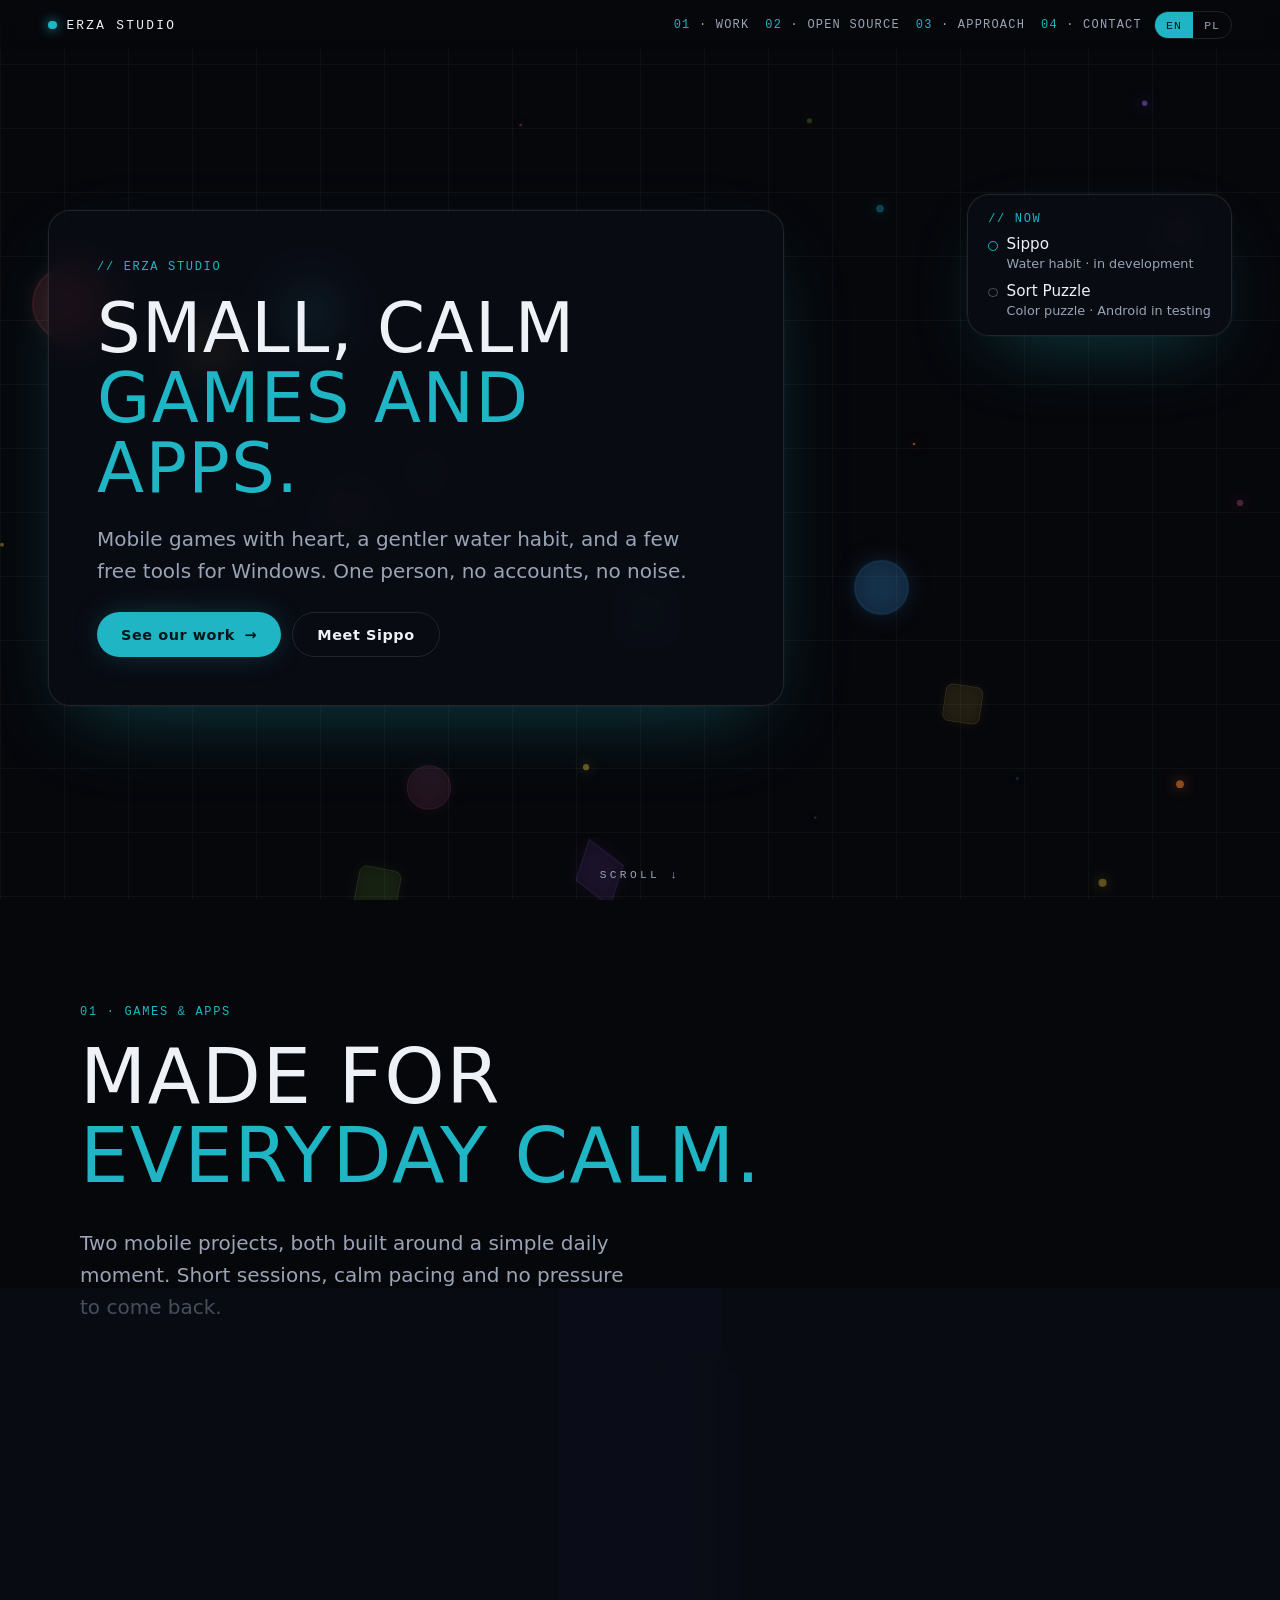
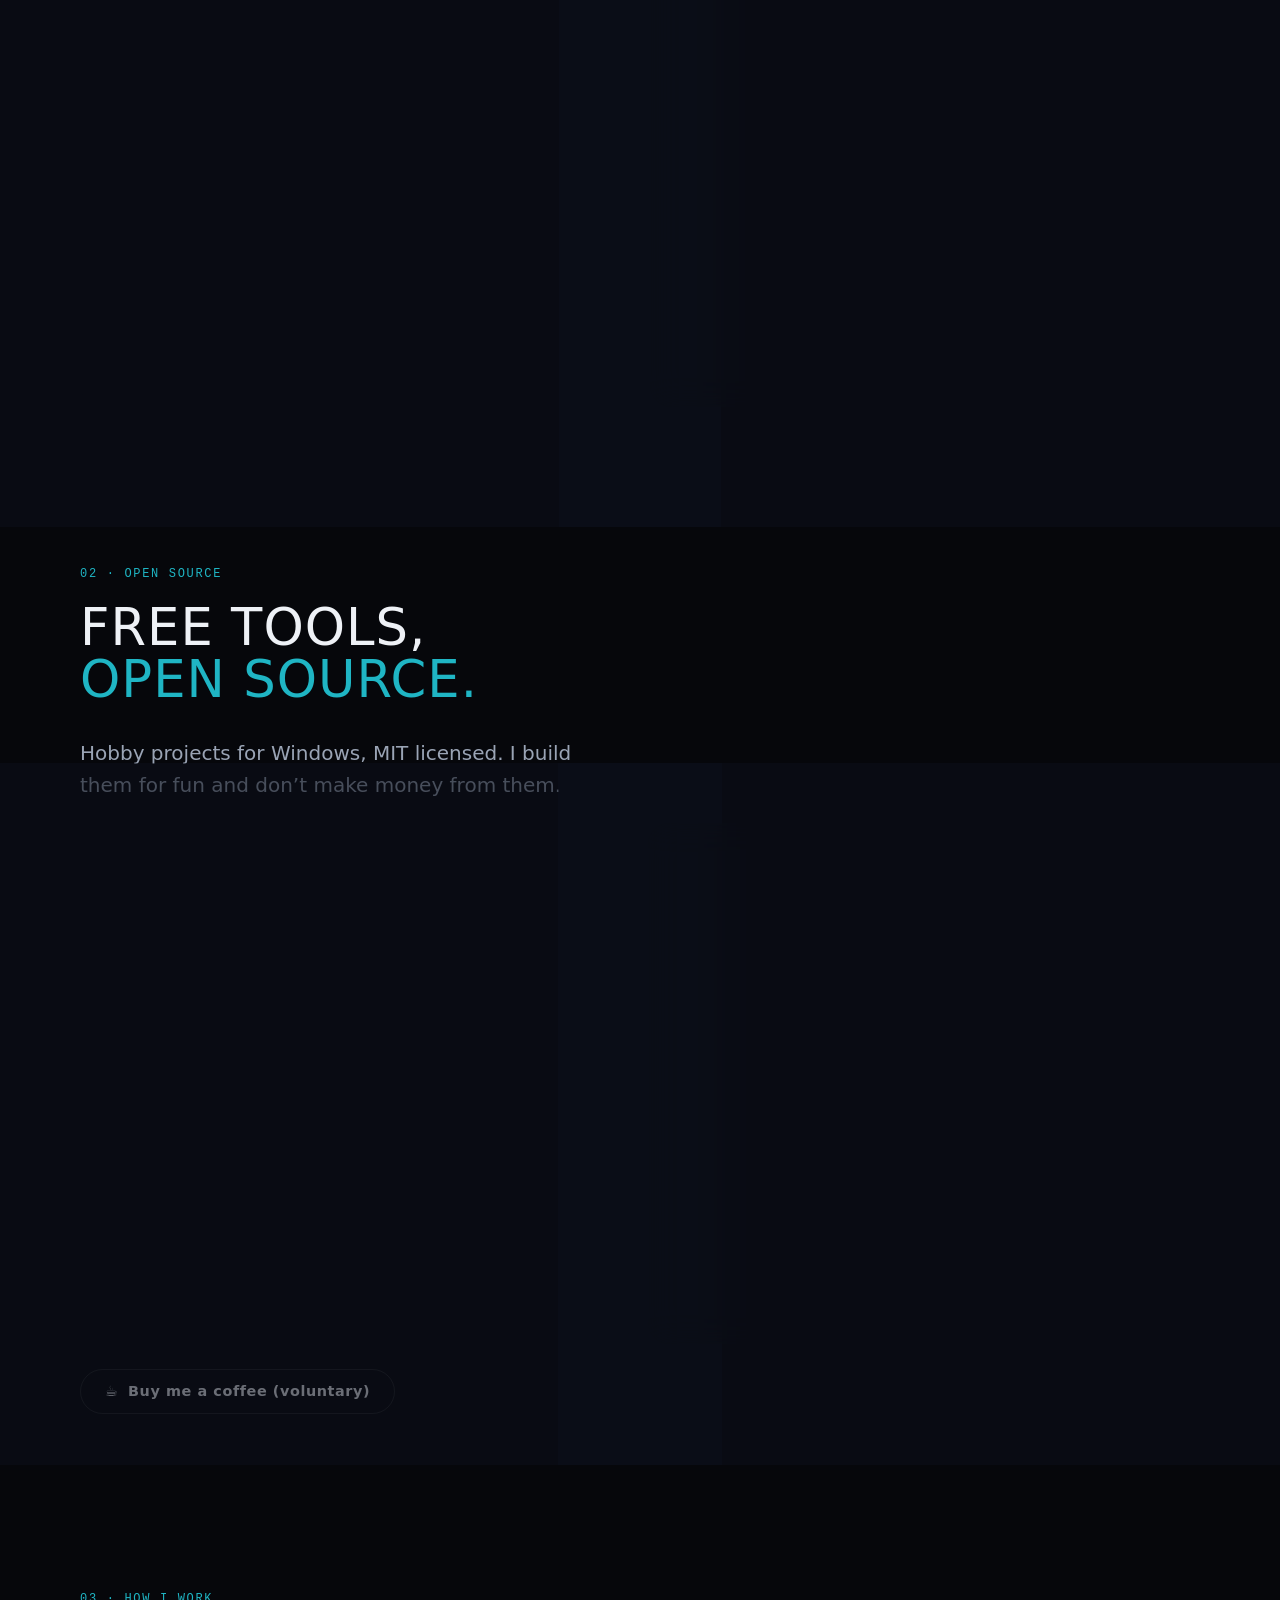
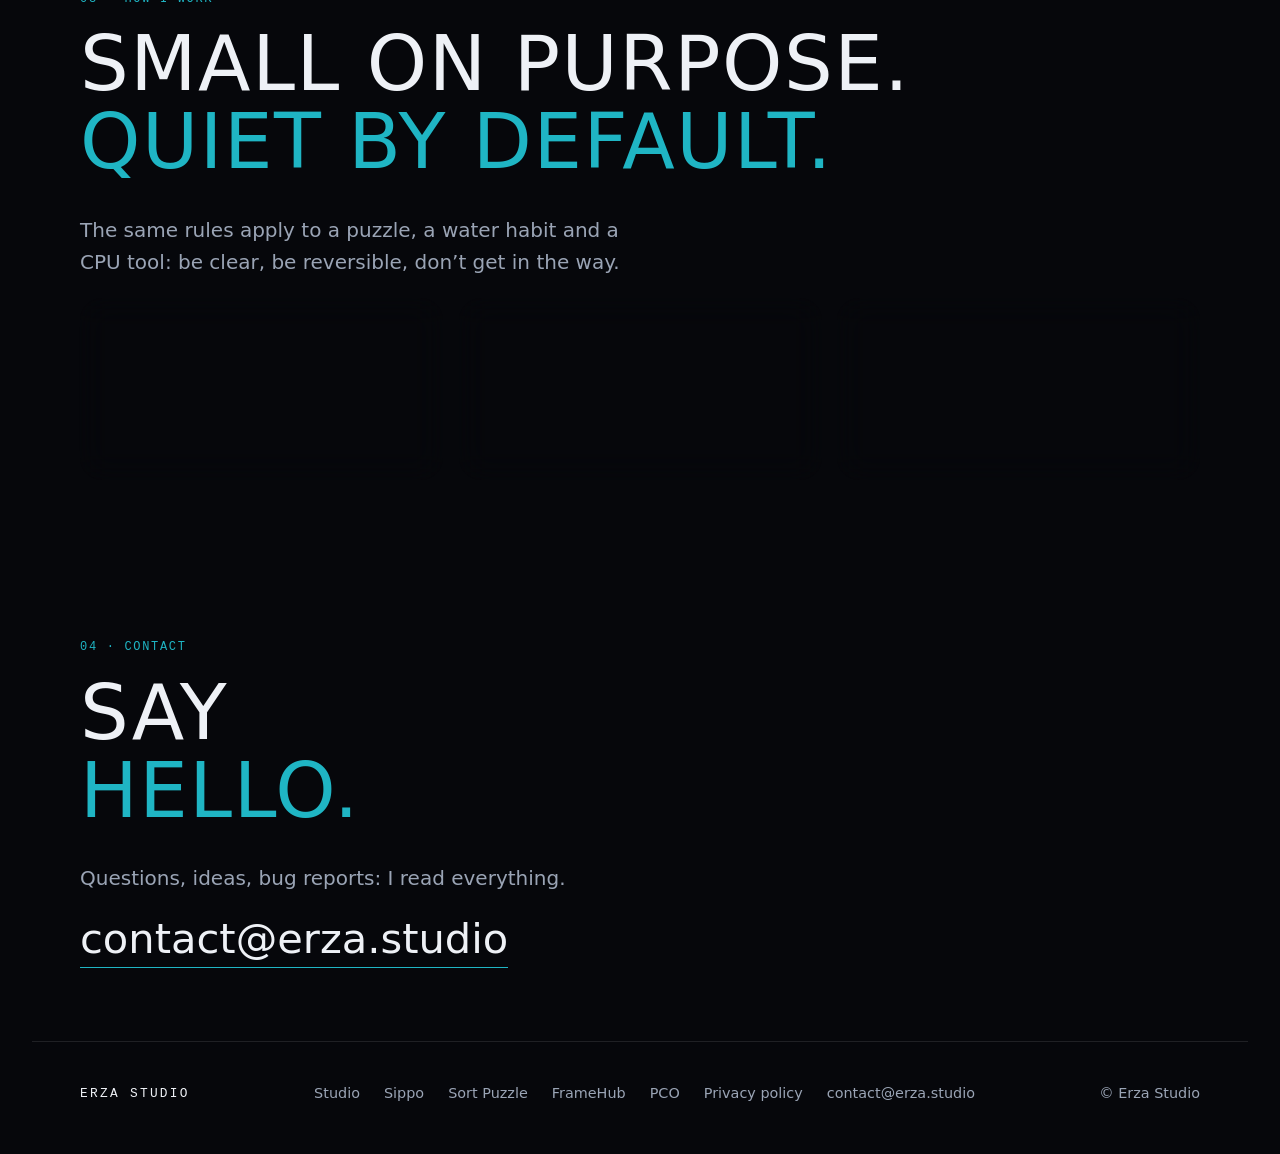
==== commit 9884124e: "Rebuild the studio site around mobile games and apps, add Sippo The home page now leads with two mob" ====
--- a/index.html
+++ b/index.html
@@ -5,8 +5,16 @@
 <meta name="viewport" content="width=device-width, initial-scale=1">
 <meta name="color-scheme" content="dark">
 <meta name="theme-color" content="#06070b">
-<title data-pl="Erza Studio · Małe, spokojne gry i aplikacje mobilne">Erza Studio · Small, calm mobile games and apps</title>
-<meta name="description" content="Erza Studio makes small, calm mobile games and apps. First up: Sort Puzzle, a relaxing color-sorting puzzle that works offline and needs no account.">
+<title data-pl="Erza Studio · Spokojne gry i aplikacje mobilne">Erza Studio · Calm games and apps for phones</title>
+<meta name="description" data-en="Erza Studio makes calm mobile games and apps: Sippo, a water habit that grows a living aquarium, and Sort Puzzle, a relaxing color puzzle. Plus free, open-source Windows tools." data-pl="Erza Studio tworzy spokojne gry i aplikacje mobilne: Sippo, nawyk picia wody, który rozrasta żywe akwarium, i Sort Puzzle, relaksującą łamigłówkę z kolorami. Do tego darmowe narzędzia open source na Windows." content="Erza Studio makes calm mobile games and apps: Sippo, a water habit that grows a living aquarium, and Sort Puzzle, a relaxing color puzzle. Plus free, open-source Windows tools.">
+<meta property="og:type" content="website">
+<meta property="og:url" content="https://erza.studio/">
+<meta property="og:site_name" content="Erza Studio">
+<meta property="og:title" data-en="Erza Studio · Calm games and apps for phones" data-pl="Erza Studio · Spokojne gry i aplikacje mobilne" content="Erza Studio · Calm games and apps for phones">
+<meta property="og:description" data-en="Sippo, a water habit that grows a living aquarium. Sort Puzzle, a calm color puzzle. Free open-source tools for Windows." data-pl="Sippo, nawyk picia wody, który rozrasta żywe akwarium. Sort Puzzle, spokojna łamigłówka z kolorami. Darmowe narzędzia open source na Windows." content="Sippo, a water habit that grows a living aquarium. Sort Puzzle, a calm color puzzle. Free open-source tools for Windows.">
+<meta property="og:image" content="https://erza.studio/sippo/shots/aquarium-en.webp">
+<meta name="twitter:card" content="summary_large_image">
+<link rel="canonical" href="https://erza.studio/">
 <link rel="icon" href="favicon.svg" type="image/svg+xml">
 <link rel="stylesheet" href="studio.css">
 <script>document.documentElement.classList.add("js")</script>
@@ -17,10 +25,10 @@
 <header class="top">
   <a class="brand" href="#top" aria-label="Erza Studio"><span class="dot" aria-hidden="true"></span>ERZA STUDIO</a>
   <nav aria-label="Main" data-al-en="Main" data-al-pl="Główna">
-    <a href="#how"><b>01</b><span> · <span data-l="en">How it works</span><span data-l="pl">Jak to działa</span></span></a>
-    <a href="#games"><b>02</b><span> · <span data-l="en">Games</span><span data-l="pl">Gry</span></span></a>
-    <a href="#opensource"><b>03</b><span> · <span data-l="en">Tools</span><span data-l="pl">Narzędzia</span></span></a>
-    <a href="#contact"><b>04</b><span> · <span data-l="en">Contact</span><span data-l="pl">Kontakt</span></span></a>
+    <a href="#work" aria-label="Work" data-al-en="Work" data-al-pl="Projekty"><b>01</b><span> · <span data-l="en">Work</span><span data-l="pl">Projekty</span></span></a>
+    <a href="#opensource" aria-label="Open source" data-al-en="Open source" data-al-pl="Open source"><b>02</b><span> · <span data-l="en">Open source</span><span data-l="pl">Open source</span></span></a>
+    <a href="#approach" aria-label="Approach" data-al-en="Approach" data-al-pl="Podejście"><b>03</b><span> · <span data-l="en">Approach</span><span data-l="pl">Podejście</span></span></a>
+    <a href="#contact" aria-label="Contact" data-al-en="Contact" data-al-pl="Kontakt"><b>04</b><span> · <span data-l="en">Contact</span><span data-l="pl">Kontakt</span></span></a>
   </nav>
   <div class="lang" role="group" aria-label="Language" data-al-en="Language" data-al-pl="Język">
     <button type="button" data-set="en" aria-pressed="true">EN</button><button type="button" data-set="pl" aria-pressed="false">PL</button>
@@ -34,65 +42,70 @@
   <div class="hero-in">
     <div class="glass glow hero-card reveal">
       <p class="label">// ERZA STUDIO</p>
-      <h1><span data-l="en">Small, calm<br><em>mobile games and apps.</em></span><span data-l="pl">Małe, spokojne<br><em>gry i aplikacje mobilne.</em></span></h1>
-      <p class="lead"><span data-l="en">Cozy puzzles you can pick up for a minute and put down again. No accounts, no pressure.</span><span data-l="pl">Przytulne łamigłówki na minutę i na dłużej. Bez konta, bez presji.</span></p>
-      <p><a class="btn" href="#games"><span data-l="en">Meet our first game</span><span data-l="pl">Poznaj naszą pierwszą grę</span> <span aria-hidden="true">→</span></a></p>
+      <h1><span data-l="en">Small, calm<br><em>games and apps.</em></span><span data-l="pl">Małe, spokojne<br><em>gry i aplikacje.</em></span></h1>
+      <p class="lead"><span data-l="en">Mobile games with heart, a gentler water habit, and a few free tools for Windows. One person, no accounts, no noise.</span><span data-l="pl">Gry mobilne z sercem, spokojniejszy nawyk picia wody i kilka darmowych narzędzi na Windows. Jedna osoba, bez kont i bez hałasu.</span></p>
+      <div class="hero-actions">
+        <a class="btn" href="#work"><span data-l="en">See our work</span><span data-l="pl">Zobacz projekty</span> <span aria-hidden="true">→</span></a>
+        <a class="btn ghost-link" href="sippo/"><span data-l="en">Meet Sippo</span><span data-l="pl">Poznaj Sippo</span></a>
+      </div>
     </div>
     <aside class="glass glow status reveal" aria-label="Status">
-      <p class="label">// STATUS</p>
-      <p class="st"><span class="pulse" aria-hidden="true"></span>Sort Puzzle</p>
-      <p class="muted"><span data-l="en">Android · in testing</span><span data-l="pl">Android · w testach</span></p>
+      <p class="label">// <span data-l="en">NOW</span><span data-l="pl">TERAZ</span></p>
+      <ul class="plist">
+        <li><span class="pd" aria-hidden="true"></span><b><a href="sippo/">Sippo</a></b><em><span data-l="en">Water habit · in development</span><span data-l="pl">Nawyk picia wody · w budowie</span></em></li>
+        <li><span class="pd soon" aria-hidden="true"></span><b><a href="sortpuzzle/">Sort Puzzle</a></b><em><span data-l="en">Color puzzle · Android in testing</span><span data-l="pl">Łamigłówka z kolorami · Android w testach</span></em></li>
+      </ul>
     </aside>
   </div>
   <p class="scrollhint" aria-hidden="true"><span data-l="en">SCROLL</span><span data-l="pl">PRZEWIŃ</span> ↓</p>
 </section>
 
-<section class="story" id="how" aria-labelledby="how-h">
-  <div class="stage">
-    <div class="copy">
-      <p class="label">01 · <span data-l="en">HOW SORT PUZZLE WORKS</span><span data-l="pl">JAK DZIAŁA SORT PUZZLE</span></p>
-      <h2 id="how-h"><span data-l="en">Pour. Sort.<br><em>Repeat.</em></span><span data-l="pl">Przelewaj. Sortuj.<br><em>Powtarzaj.</em></span></h2>
-      <ol class="steps">
-        <li><b>01</b><span><span data-l="en">Pick a bottle and pour it onto a matching color.</span><span data-l="pl">Wybierz butelkę i przelej ją na pasujący kolor.</span></span></li>
-        <li><b>02</b><span><span data-l="en">Free up space, plan a few moves ahead. Undo is always free.</span><span data-l="pl">Zrób miejsce, zaplanuj kilka ruchów naprzód. Cofanie jest zawsze darmowe.</span></span></li>
-        <li><b>03</b><span><span data-l="en">Every color rests in its own bottle. Breathe out.</span><span data-l="pl">Każdy kolor ląduje w swojej butelce. Wydech.</span></span></li>
-      </ol>
-    </div>
-    <div class="bottles" aria-hidden="true">
-      <div class="bottle"><div class="neck"></div><div class="body"><i class="seg" style="--c:#E5484D;--i:0"></i><i class="seg" style="--c:#E5484D;--i:1"></i><i class="seg" style="--c:#E5484D;--i:2"></i><i class="seg" style="--c:#E5484D;--i:3"></i></div></div><div class="bottle"><div class="neck"></div><div class="body"><i class="seg" style="--c:#F7C948;--i:4"></i><i class="seg" style="--c:#F7C948;--i:5"></i><i class="seg" style="--c:#F7C948;--i:6"></i><i class="seg" style="--c:#F7C948;--i:7"></i></div></div><div class="bottle"><div class="neck"></div><div class="body"><i class="seg" style="--c:#1FB5C4;--i:8"></i><i class="seg" style="--c:#1FB5C4;--i:9"></i><i class="seg" style="--c:#1FB5C4;--i:10"></i><i class="seg" style="--c:#1FB5C4;--i:11"></i></div></div><div class="bottle"><div class="neck"></div><div class="body"><i class="seg" style="--c:#8E55D9;--i:12"></i><i class="seg" style="--c:#8E55D9;--i:13"></i><i class="seg" style="--c:#8E55D9;--i:14"></i><i class="seg" style="--c:#8E55D9;--i:15"></i></div></div><div class="bottle empty"><div class="neck"></div><div class="body"></div></div>
-    </div>
+<section class="section work" id="work" aria-labelledby="work-h">
+  <p class="label reveal">01 · <span data-l="en">GAMES &amp; APPS</span><span data-l="pl">GRY I APLIKACJE</span></p>
+  <h2 id="work-h" class="reveal"><span data-l="en">Made for<br><em>everyday calm.</em></span><span data-l="pl">Stworzone na<br><em>codzienny spokój.</em></span></h2>
+  <p class="lead reveal"><span data-l="en">Two mobile projects, both built around a simple daily moment. Short sessions, calm pacing and no pressure to come back.</span><span data-l="pl">Dwa projekty mobilne, oba zbudowane wokół prostej codziennej chwili. Krótkie sesje, spokojne tempo i bez presji, żeby wracać.</span></p>
+
+  <div class="work-grid">
+    <article class="glass glow product reveal">
+      <a class="product-visual" href="sippo/" tabindex="-1" aria-hidden="true">
+        <div class="fan">
+          <span class="phone"><img data-l="en" src="sippo/shots/collection-en.webp" width="1080" height="1920" loading="lazy" decoding="async" alt=""><img data-l="pl" src="sippo/shots/collection-pl.webp" width="1080" height="1920" loading="lazy" decoding="async" alt=""></span>
+          <span class="phone"><img data-l="en" src="sippo/shots/aquarium-en.webp" width="1080" height="1920" loading="lazy" decoding="async" alt=""><img data-l="pl" src="sippo/shots/aquarium-pl.webp" width="1080" height="1920" loading="lazy" decoding="async" alt=""></span>
+          <span class="phone"><img data-l="en" src="sippo/shots/history-en.webp" width="1080" height="1920" loading="lazy" decoding="async" alt=""><img data-l="pl" src="sippo/shots/history-pl.webp" width="1080" height="1920" loading="lazy" decoding="async" alt=""></span>
+        </div>
+      </a>
+      <div class="product-body">
+        <p class="label">// <span data-l="en">IN DEVELOPMENT · iOS &amp; ANDROID</span><span data-l="pl">W BUDOWIE · iOS I ANDROID</span></p>
+        <h3>Sippo</h3>
+        <p><span data-l="en">A water habit that grows a living aquarium. One glass at a time, Pip’s world fills up; gentle reminders keep the rhythm without guilt.</span><span data-l="pl">Nawyk picia wody, który rozrasta żywe akwarium. Szklanka po szklance świat Pipa wypełnia się wodą, a spokojne przypomnienia pilnują rytmu bez wyrzutów.</span></p>
+        <ul class="chips" aria-label="Tags" data-al-en="Tags" data-al-pl="Tagi"><li><span data-l="en">water habit</span><span data-l="pl">nawyk picia</span></li><li><span data-l="en">aquarium</span><span data-l="pl">akwarium</span></li><li>offline</li><li><span data-l="en">no account</span><span data-l="pl">bez konta</span></li></ul>
+        <p class="product-links"><a class="btn" href="sippo/"><span data-l="en">About Sippo</span><span data-l="pl">O Sippo</span> <span aria-hidden="true">→</span></a></p>
+      </div>
+    </article>
+
+    <article class="glass glow product reveal">
+      <a class="product-visual" href="sortpuzzle/" tabindex="-1" aria-hidden="true">
+        <div class="fan">
+          <span class="phone"><img data-l="en" src="sortpuzzle/shots/menu-en.webp" width="450" height="800" loading="lazy" decoding="async" alt=""><img data-l="pl" src="sortpuzzle/shots/menu-pl.webp" width="450" height="800" loading="lazy" decoding="async" alt=""></span>
+          <span class="phone"><img data-l="en" src="sortpuzzle/shots/play-en.webp" width="450" height="800" loading="lazy" decoding="async" alt=""><img data-l="pl" src="sortpuzzle/shots/play-pl.webp" width="450" height="800" loading="lazy" decoding="async" alt=""></span>
+          <span class="phone"><img data-l="en" src="sortpuzzle/shots/boss-en.webp" width="450" height="800" loading="lazy" decoding="async" alt=""><img data-l="pl" src="sortpuzzle/shots/boss-pl.webp" width="450" height="800" loading="lazy" decoding="async" alt=""></span>
+        </div>
+      </a>
+      <div class="product-body">
+        <p class="label">// <span data-l="en">ANDROID IN TESTING</span><span data-l="pl">ANDROID W TESTACH</span></p>
+        <h3>Sort Puzzle</h3>
+        <p><span data-l="en">A relaxing color-sorting puzzle: pour colors between bottles until every color has its own. Worlds, boss levels, a daily level and hand-made challenges.</span><span data-l="pl">Relaksująca łamigłówka: przelewaj kolory między butelkami, aż każdy ma swoją. Światy, poziomy-bossy, poziom dnia i ręcznie ułożone wyzwania.</span></p>
+        <ul class="chips" aria-label="Tags" data-al-en="Tags" data-al-pl="Tagi"><li><span data-l="en">relax</span><span data-l="pl">relaks</span></li><li>offline</li><li><span data-l="en">no account</span><span data-l="pl">bez konta</span></li></ul>
+        <p class="product-links"><a class="btn" href="sortpuzzle/"><span data-l="en">About Sort Puzzle</span><span data-l="pl">O grze Sort Puzzle</span> <span aria-hidden="true">→</span></a></p>
+      </div>
+    </article>
   </div>
 </section>
 
-<section class="section games" id="games" aria-labelledby="games-h">
-  <p class="label reveal">02 · <span data-l="en">GAMES</span><span data-l="pl">GRY</span></p>
-  <h2 id="games-h" class="reveal"><span data-l="en">Our first<br><em>game.</em></span><span data-l="pl">Nasza pierwsza<br><em>gra.</em></span></h2>
-  <article class="glass glow game reveal">
-    <div class="shots">
-      <div class="shot"><img data-l="en" src="sortpuzzle/shots/menu-en.webp" width="450" height="800" loading="lazy" decoding="async" alt="Sort Puzzle main menu"><img data-l="pl" src="sortpuzzle/shots/menu-pl.webp" width="450" height="800" loading="lazy" decoding="async" alt="Menu główne Sort Puzzle"></div><div class="shot"><img data-l="en" src="sortpuzzle/shots/play-en.webp" width="450" height="800" loading="lazy" decoding="async" alt="Sort Puzzle gameplay"><img data-l="pl" src="sortpuzzle/shots/play-pl.webp" width="450" height="800" loading="lazy" decoding="async" alt="Rozgrywka w Sort Puzzle"></div><div class="shot"><img data-l="en" src="sortpuzzle/shots/boss-en.webp" width="450" height="800" loading="lazy" decoding="async" alt="Sort Puzzle boss level with hidden colors"><img data-l="pl" src="sortpuzzle/shots/boss-pl.webp" width="450" height="800" loading="lazy" decoding="async" alt="Poziom-boss z ukrytymi kolorami w Sort Puzzle"></div>
-    </div>
-    <div class="info">
-      <p class="label">// STATUS · <span data-l="en">ANDROID IN TESTING</span><span data-l="pl">ANDROID W TESTACH</span></p>
-      <h3>SORT PUZZLE</h3>
-      <p class="lead"><span data-l="en">A relaxing color-sorting puzzle: pour colors between bottles until every color has its own. Worlds, boss levels, a daily level and hand-made challenges.</span><span data-l="pl">Relaksująca łamigłówka: przelewaj kolory między butelkami, aż każdy ma swoją. Światy, poziomy-bossy, poziom dnia i ręcznie ułożone wyzwania.</span></p>
-      <ul class="tags" aria-label="Tags">
-        <li><span data-l="en">relax</span><span data-l="pl">relaks</span></li><li>offline</li><li><span data-l="en">no account</span><span data-l="pl">bez konta</span></li>
-      </ul>
-      <dl class="facts">
-        <div><dt>300+</dt><dd><span data-l="en">levels</span><span data-l="pl">poziomów</span></dd></div>
-        <div><dt>offline</dt><dd><span data-l="en">play anywhere</span><span data-l="pl">graj gdziekolwiek</span></dd></div>
-        <div><dt>0</dt><dd><span data-l="en">accounts needed</span><span data-l="pl">kont do założenia</span></dd></div>
-        <div><dt>EN · PL</dt><dd><span data-l="en">two languages</span><span data-l="pl">dwa języki</span></dd></div>
-      </dl>
-      <p><a class="btn" href="sortpuzzle/"><span data-l="en">About Sort Puzzle</span><span data-l="pl">O grze Sort Puzzle</span> <span aria-hidden="true">→</span></a></p>
-    </div>
-  </article>
-</section>
-
 <section class="section side" id="opensource" aria-labelledby="oss-h">
-  <p class="label reveal">03 · <span data-l="en">FREE TOOLS</span><span data-l="pl">DARMOWE NARZĘDZIA</span></p>
-  <h2 id="oss-h" class="h-sm reveal"><span data-l="en">Also, some<br><em>free tools.</em></span><span data-l="pl">Przy okazji,<br><em>darmowe narzędzia.</em></span></h2>
-  <p class="lead reveal"><span data-l="en">Open-source Windows hobby projects (MIT). I build them for fun and don't make money from them.</span><span data-l="pl">Otwartoźródłowe, hobbystyczne projekty na Windows (MIT). Robię je dla przyjemności i nie zarabiam na nich.</span></p>
+  <p class="label reveal">02 · <span data-l="en">OPEN SOURCE</span><span data-l="pl">OPEN SOURCE</span></p>
+  <h2 id="oss-h" class="h-sm reveal"><span data-l="en">Free tools,<br><em>open source.</em></span><span data-l="pl">Darmowe narzędzia,<br><em>otwarty kod.</em></span></h2>
+  <p class="lead reveal"><span data-l="en">Hobby projects for Windows, MIT licensed. I build them for fun and don’t make money from them.</span><span data-l="pl">Hobbystyczne projekty na Windows na licencji MIT. Robię je dla przyjemności i nie zarabiam na nich.</span></p>
   <div class="side-grid">
     <a class="glass glow side-card reveal" href="framehub/"><span class="thumb"><img data-l="en" src="framehub/shots/dashboard-en.webp" width="1280" height="800" loading="lazy" decoding="async" alt=""><img data-l="pl" src="framehub/shots/dashboard-pl.webp" width="1280" height="800" loading="lazy" decoding="async" alt=""></span><span class="label">// OPEN SOURCE · v1.1.1</span><b>FrameHub</b><span><span data-l="en">Game library (Steam, Epic, GOG, Ubisoft), per-game CPU profiles, session optimization and local benchmarks. New 1.1 interface.</span><span data-l="pl">Biblioteka gier (Steam, Epic, GOG, Ubisoft), profile CPU dla gier, optymalizacja sesji i lokalne benchmarki. Nowy interfejs 1.1.</span></span><em><span data-l="en">Details</span><span data-l="pl">Szczegóły</span> →</em></a>
     <a class="glass glow side-card reveal" href="pco/"><span class="thumb"><img data-l="en" src="pco/shots/processes-en.webp" width="1280" height="800" loading="lazy" decoding="async" alt=""><img data-l="pl" src="pco/shots/processes-pl.webp" width="1280" height="800" loading="lazy" decoding="async" alt=""></span><span class="label">// OPEN SOURCE · v2.1.1</span><b>Process Core Optimizer</b><span><span data-l="en">Pin Windows processes to CPU cores: affinity, CPU Sets, priorities, profiles and smart rules. New 2.1 interface.</span><span data-l="pl">Przypinanie procesów Windows do rdzeni CPU: affinity, CPU Sets, priorytety, profile i reguły. Nowy interfejs 2.1.</span></span><em><span data-l="en">Details</span><span data-l="pl">Szczegóły</span> →</em></a>
@@ -100,9 +113,20 @@
   <p class="reveal"><a class="btn ghost-link" href="https://buymeacoffee.com/9erza" rel="noopener">☕ <span data-l="en">Buy me a coffee (voluntary)</span><span data-l="pl">Postaw mi kawę (dobrowolnie)</span></a></p>
 </section>
 
+<section class="section" id="approach" aria-labelledby="approach-h">
+  <p class="label reveal">03 · <span data-l="en">HOW I WORK</span><span data-l="pl">JAK PRACUJĘ</span></p>
+  <h2 id="approach-h" class="reveal"><span data-l="en">Small on purpose.<br><em>Quiet by default.</em></span><span data-l="pl">Małe z założenia.<br><em>Spokojne domyślnie.</em></span></h2>
+  <p class="lead reveal"><span data-l="en">The same rules apply to a puzzle, a water habit and a CPU tool: be clear, be reversible, don’t get in the way.</span><span data-l="pl">Te same zasady dotyczą łamigłówki, nawyku picia i narzędzia do CPU: jasno, odwracalnie i bez wchodzenia w drogę.</span></p>
+  <ul class="feats">
+    <li class="glass glow feat reveal"><p class="label">01</p><h3><span data-l="en">One person</span><span data-l="pl">Jedna osoba</span></h3><p><span data-l="en">No studio layer, no roadmap theatre. I design, build and support what I ship.</span><span data-l="pl">Bez warstwy studia i teatru wokół planów. Projektuję, buduję i wspieram to, co wydaję.</span></p></li>
+    <li class="glass glow feat reveal"><p class="label">02</p><h3><span data-l="en">No noise</span><span data-l="pl">Bez hałasu</span></h3><p><span data-l="en">No streak guilt and no pressure to come back. Apps should fit into a day, not fight for it.</span><span data-l="pl">Bez wyrzutów za przerwaną serię i bez presji, żeby wracać. Aplikacje mają mieścić się w dniu, a nie walczyć o niego.</span></p></li>
+    <li class="glass glow feat reveal"><p class="label">03</p><h3><span data-l="en">Yours</span><span data-l="pl">Twoje</span></h3><p><span data-l="en">No account required. Data stays on your device; analytics only if you say yes.</span><span data-l="pl">Bez zakładania konta. Dane zostają na Twoim urządzeniu, a analityka działa tylko za Twoją zgodą.</span></p></li>
+  </ul>
+</section>
+
 <section class="section contact" id="contact" aria-labelledby="contact-h">
   <p class="label reveal">04 · <span data-l="en">CONTACT</span><span data-l="pl">KONTAKT</span></p>
-  <h2 id="contact-h" class="reveal"><span data-l="en">Say<br><em>hello.</em></span><span data-l="pl">Napisz<br><em>do nas.</em></span></h2>
+  <h2 id="contact-h" class="reveal"><span data-l="en">Say<br><em>hello.</em></span><span data-l="pl">Napisz<br><em>do mnie.</em></span></h2>
   <p class="lead reveal"><span data-l="en">Questions, ideas, bug reports: I read everything.</span><span data-l="pl">Pytania, pomysły, błędy: czytam wszystko.</span></p>
   <p class="reveal"><a class="mail" href="mailto:contact@erza.studio">contact@erza.studio</a></p>
 </section>
@@ -112,14 +136,13 @@
 <footer class="foot">
   <p class="brand-s">ERZA STUDIO</p>
   <nav aria-label="Footer" data-al-en="Footer" data-al-pl="Stopka">
-    <a href="#how"><span data-l="en">How it works</span><span data-l="pl">Jak to działa</span></a>
-    <a href="#games"><span data-l="en">Games</span><span data-l="pl">Gry</span></a>
-    <a href="#opensource"><span data-l="en">Tools</span><span data-l="pl">Narzędzia</span></a>
-    <a href="#contact"><span data-l="en">Contact</span><span data-l="pl">Kontakt</span></a>
+    <a href="#top"><span data-l="en">Studio</span><span data-l="pl">Studio</span></a>
+    <a href="sippo/">Sippo</a>
     <a href="sortpuzzle/">Sort Puzzle</a>
     <a href="framehub/">FrameHub</a>
     <a href="pco/">PCO</a>
     <a href="sortpuzzle/privacy/"><span data-l="en">Privacy policy</span><span data-l="pl">Polityka prywatności</span></a>
+    <a href="mailto:contact@erza.studio">contact@erza.studio</a>
   </nav>
   <p class="muted">© Erza Studio</p>
 </footer>
--- a/studio.css
+++ b/studio.css
@@ -79,21 +79,11 @@
 .section{max-width:76rem;margin:0 auto;padding:clamp(3.5rem,9vw,6.5rem) var(--gut) clamp(2rem,5vw,3.5rem)}
 .section h2{margin-bottom:2rem}
 
-/* 01 story (scroll-driven bottles) */
-.story{position:relative;padding:4rem var(--gut)}
-.stage{max-width:76rem;margin:0 auto;display:grid;gap:2rem;align-items:center}
+/* 01 work: product cards, added in v3 */
 .steps{list-style:none;padding:0;margin:2rem 0 0;display:grid;gap:.9rem}
 .steps li{display:flex;gap:1rem;padding:1rem 1.1rem;border:1px solid var(--line);border-radius:16px;background:rgba(13,17,26,.4);transition:opacity .4s,border-color .4s,box-shadow .4s}
 .steps b{font:500 .8rem var(--mono);color:var(--accent);padding-top:.25rem}
 .steps span{color:var(--ink)}
-.bottles{--p:1;display:flex;justify-content:center;align-items:flex-end;gap:clamp(.6rem,3vw,1.6rem);min-height:15rem}
-.bottle{width:clamp(3rem,13vw,5.2rem);flex:none}
-.bottle .neck{width:56%;height:clamp(.9rem,3vw,1.4rem);margin:0 auto;border:1.5px solid rgba(255,255,255,.28);border-bottom:0;border-radius:8px 8px 0 0}
-.bottle .body{height:clamp(9.5rem,32vw,14.5rem);border:1.5px solid rgba(255,255,255,.28);border-radius:10px 10px 22px 22px;background:rgba(255,255,255,.035);
-  display:flex;flex-direction:column-reverse;padding:5px;gap:4px;overflow:hidden;box-shadow:inset 0 0 24px rgba(255,255,255,.03)}
-.seg{flex:1 1 0;min-height:0;border-radius:6px;background:var(--c);box-shadow:0 0 16px -2px var(--c);transform-origin:50% 100%;
-  transform:scaleY(clamp(0,calc(var(--p)*19 - var(--i)),1));opacity:clamp(0,calc(var(--p)*19 - var(--i)),1)}
-.bottle.empty .body{opacity:.7}
 
 /* 02 games */
 .game{display:grid;grid-template-columns:minmax(0,1fr);gap:1.5rem;padding:clamp(1.2rem,4vw,2.5rem);margin-top:.5rem}
@@ -129,24 +119,13 @@
 .anim .reveal.in{opacity:1;transform:none}
 .anim .reveal:nth-child(2){transition-delay:.08s}
 .anim .reveal:nth-child(3){transition-delay:.16s}
-.anim .story{height:340vh;padding:0}
-.anim .stage{position:sticky;top:0;height:100vh;height:100svh;padding:5rem var(--gut) 1rem;align-content:center}
-.anim .steps li{opacity:.58}
-.anim .stage[data-step="1"] .steps li:nth-child(1),
-.anim .stage[data-step="2"] .steps li:nth-child(2),
-.anim .stage[data-step="3"] .steps li:nth-child(3){opacity:1;border-color:var(--accent);box-shadow:0 0 30px -12px var(--accent)}
-.anim .hero-card{transform:translateY(calc(var(--hs,0)*-40px));opacity:calc(1 - var(--hs,0)*.7)}
-
-@media (min-width:560px){
+
+@media (min-width:720px){
   .top nav span{display:inline}
 }
 @media (min-width:860px){
   .hero-in{grid-template-columns:1fr auto;align-items:end}
   .status{justify-self:end;align-self:start;margin-top:-1rem}
-  .stage{grid-template-columns:1.1fr 1fr;gap:4rem}
-  .bottles{min-height:22rem}
-  .bottle{width:5.6rem}
-  .bottle .body{height:17rem}
   .game{grid-template-columns:minmax(0,1.05fr) minmax(0,1fr);align-items:center;gap:3rem}
   .shot{width:clamp(6.5rem,11vw,9.5rem)}
   .shot:nth-child(2){width:clamp(7.5rem,13vw,11.5rem)}
@@ -154,20 +133,11 @@
   .foot{grid-template-columns:auto 1fr auto;align-items:center;gap:2rem}
   .foot nav{justify-content:center}
 }
-@media (max-width:859px){
-  .anim .stage{grid-template-rows:auto auto;gap:1rem;padding-top:4.6rem}
-  .anim .story .bottles{order:-1;min-height:0}
-  .anim .steps{margin-top:1rem;gap:.5rem}
-  .anim .steps li{padding:.6rem .9rem;font-size:.95rem}
-  .anim .story h2{font-size:clamp(1.9rem,8.5vw,2.6rem)}
-  .anim .story .label{margin-bottom:.5rem}
-  .anim .story .copy{display:flex;flex-direction:column}
-}
 
 /* sub pages (game page, privacy policy) */
 .sub main{padding-top:4.5rem}
 .sub .top nav a{white-space:nowrap}
-@media (max-width:559px){.sub .top nav{display:none}.sub .top{justify-content:space-between}}
+@media (max-width:819px){.sub .top nav{display:none}.sub .top{justify-content:space-between}}
 .gp-hero{max-width:76rem;margin:0 auto;padding:clamp(1.5rem,5vw,4rem) var(--gut) 2rem;display:grid;grid-template-columns:minmax(0,1fr);gap:2rem;align-items:center}
 .gp-card{padding:clamp(1.4rem,4vw,3rem)}
 .gp-card h1{font-size:clamp(3rem,13vw,6.4rem);margin-bottom:1.2rem}
@@ -361,3 +331,82 @@
   .app-hero{grid-template-columns:minmax(0,.72fr) minmax(0,1.28fr);gap:2.5rem}
   .app-hero .gp-card{padding:clamp(1.4rem,2.6vw,2.4rem)}
 }
+
+/* ===== v3: studio work grid, phone frames, compact status ===== */
+.hero-card .lead{max-width:38rem}
+.hero-actions{display:flex;flex-wrap:wrap;gap:.7rem;margin-top:1.5rem}
+.status .plist{gap:.6rem;margin:.25rem 0 0}
+.status .plist li{grid-template-columns:auto minmax(0,1fr);column-gap:.55rem;align-items:start}
+.status .plist b{font-size:.95rem;font-weight:500;line-height:1.3}
+.status .plist em{grid-column:2;font-size:.8rem;line-height:1.35}
+.status .plist a{text-decoration:none}
+.status .plist a:hover b{color:var(--accent)}
+.status .pd{margin-top:.35rem}
+.status .pd.soon{border-color:rgba(255,255,255,.35);opacity:.75}
+
+.work-grid{display:grid;grid-template-columns:minmax(0,1fr);gap:1.2rem;margin-top:1.6rem}
+.product{display:flex;flex-direction:column;overflow:hidden;padding:1rem 1rem 1.4rem;color:inherit;text-decoration:none}
+.product-visual{display:block;border-radius:16px;padding:1.1rem .6rem 0;overflow:hidden;
+  background:radial-gradient(ellipse at 50% 118%,rgba(31,181,196,.22),rgba(11,15,23,.65) 64%)}
+.product:nth-child(2) .product-visual{background:radial-gradient(ellipse at 50% 118%,rgba(142,85,217,.22),rgba(11,15,23,.65) 64%)}
+.fan{display:flex;justify-content:center;align-items:flex-end;gap:clamp(.35rem,1.2vw,.7rem);min-height:14rem}
+.fan .phone{width:31%}
+.fan .phone:nth-child(1){transform:rotate(-4deg) translateY(.55rem)}
+.fan .phone:nth-child(2){width:36%;z-index:1;transform:translateY(-.4rem)}
+.fan .phone:nth-child(3){transform:rotate(4deg) translateY(.55rem)}
+.phone{position:relative;flex:none;border:1px solid rgba(255,255,255,.18);border-radius:1.7rem;padding:.35rem;
+  background:linear-gradient(150deg,#232b3b,#090c12);box-shadow:0 22px 50px -24px #000,0 0 38px -18px var(--accent-glow);
+  transition:transform .45s cubic-bezier(.2,.7,.2,1),box-shadow .45s}
+.phone img{width:100%;height:auto;border:0;border-radius:1.35rem;box-shadow:none;background:#0b0f17}
+.product:hover .fan .phone:nth-child(1){transform:rotate(-5deg) translateY(.15rem)}
+.product:hover .fan .phone:nth-child(2){transform:translateY(-.65rem)}
+.product:hover .fan .phone:nth-child(3){transform:rotate(5deg) translateY(.15rem)}
+.product-body{display:flex;flex:1;flex-direction:column;padding:1.3rem .5rem 0}
+.product-body .label{margin-bottom:.5rem}
+.product h3{font-size:clamp(1.6rem,4vw,2.1rem);letter-spacing:.06em;margin:0 0 .7rem}
+.product p{color:var(--muted);margin:0 0 1rem}
+.product .chips{margin:.1rem 0 1.2rem}
+.product-links{display:flex;flex-wrap:wrap;gap:.6rem;margin-top:auto}
+
+.tour-shot .phone{max-width:20rem;margin:0 auto}
+.frame.phone{overflow:hidden;border-radius:1.7rem;padding:.35rem;background:linear-gradient(150deg,#232b3b,#090c12);cursor:zoom-in}
+.frame.phone::after{right:.55rem;bottom:.55rem}
+.frame.phone img{border-radius:1.35rem}
+.gallery .gshot{width:min(62vw,16.5rem)}
+.gshot .phone{width:100%}
+.gallery .frame.phone{box-shadow:0 26px 60px -26px #000,0 0 44px -16px var(--accent-glow)}
+.app-hero .hero-phones .fan{min-height:0;padding:0}
+.app-hero .hero-phones .phone{width:30%}
+.app-hero .hero-phones .phone:nth-child(2){width:36%}
+.soon{display:flex;flex-wrap:wrap;gap:.6rem;margin-top:1rem}
+.note{font-size:.9rem;color:var(--muted);margin-top:1rem}
+
+@media (max-width:540px){
+  .fan .phone:nth-child(3){display:none}
+  .fan .phone{width:39%}
+  .fan .phone:nth-child(2){width:45%}
+}
+@media (min-width:900px){
+  .work-grid{grid-template-columns:repeat(2,minmax(0,1fr))}
+}
+.tour-shot .phone{max-width:23rem}
+.app-hero .app-right>.frame.phone{max-width:23rem;margin:0 auto}
+.gallery.all{justify-content:flex-start;margin:0;padding-inline:0;-webkit-mask-image:none;mask-image:none}
+.gallery.all .gshot{width:clamp(8.5rem,14vw,11.5rem)}
+
+/* anchors under the fixed header */
+section[id]{scroll-margin-top:5.5rem}
+
+/* app icon beside a page title */
+.app-title{display:flex;align-items:center;gap:1rem;margin-bottom:1rem}
+.app-title .app-icon{width:4.25rem;height:4.25rem;border-radius:1.15rem;flex:none;border:1px solid rgba(255,255,255,.18);box-shadow:0 14px 34px -16px #000}
+.app-title h1{margin:0}
+@media (max-width:540px){.app-title .app-icon{width:3.4rem;height:3.4rem;border-radius:.95rem}}
+
+@media (min-width:860px){.gallery.all{justify-content:center}}
+.swipe-hint{display:none}
+@media (max-width:859px){.swipe-hint{display:block}}
+@media (max-width:540px){
+  .app-hero .hero-phones .phone{width:39%}
+  .app-hero .hero-phones .phone:nth-child(2){width:45%}
+}
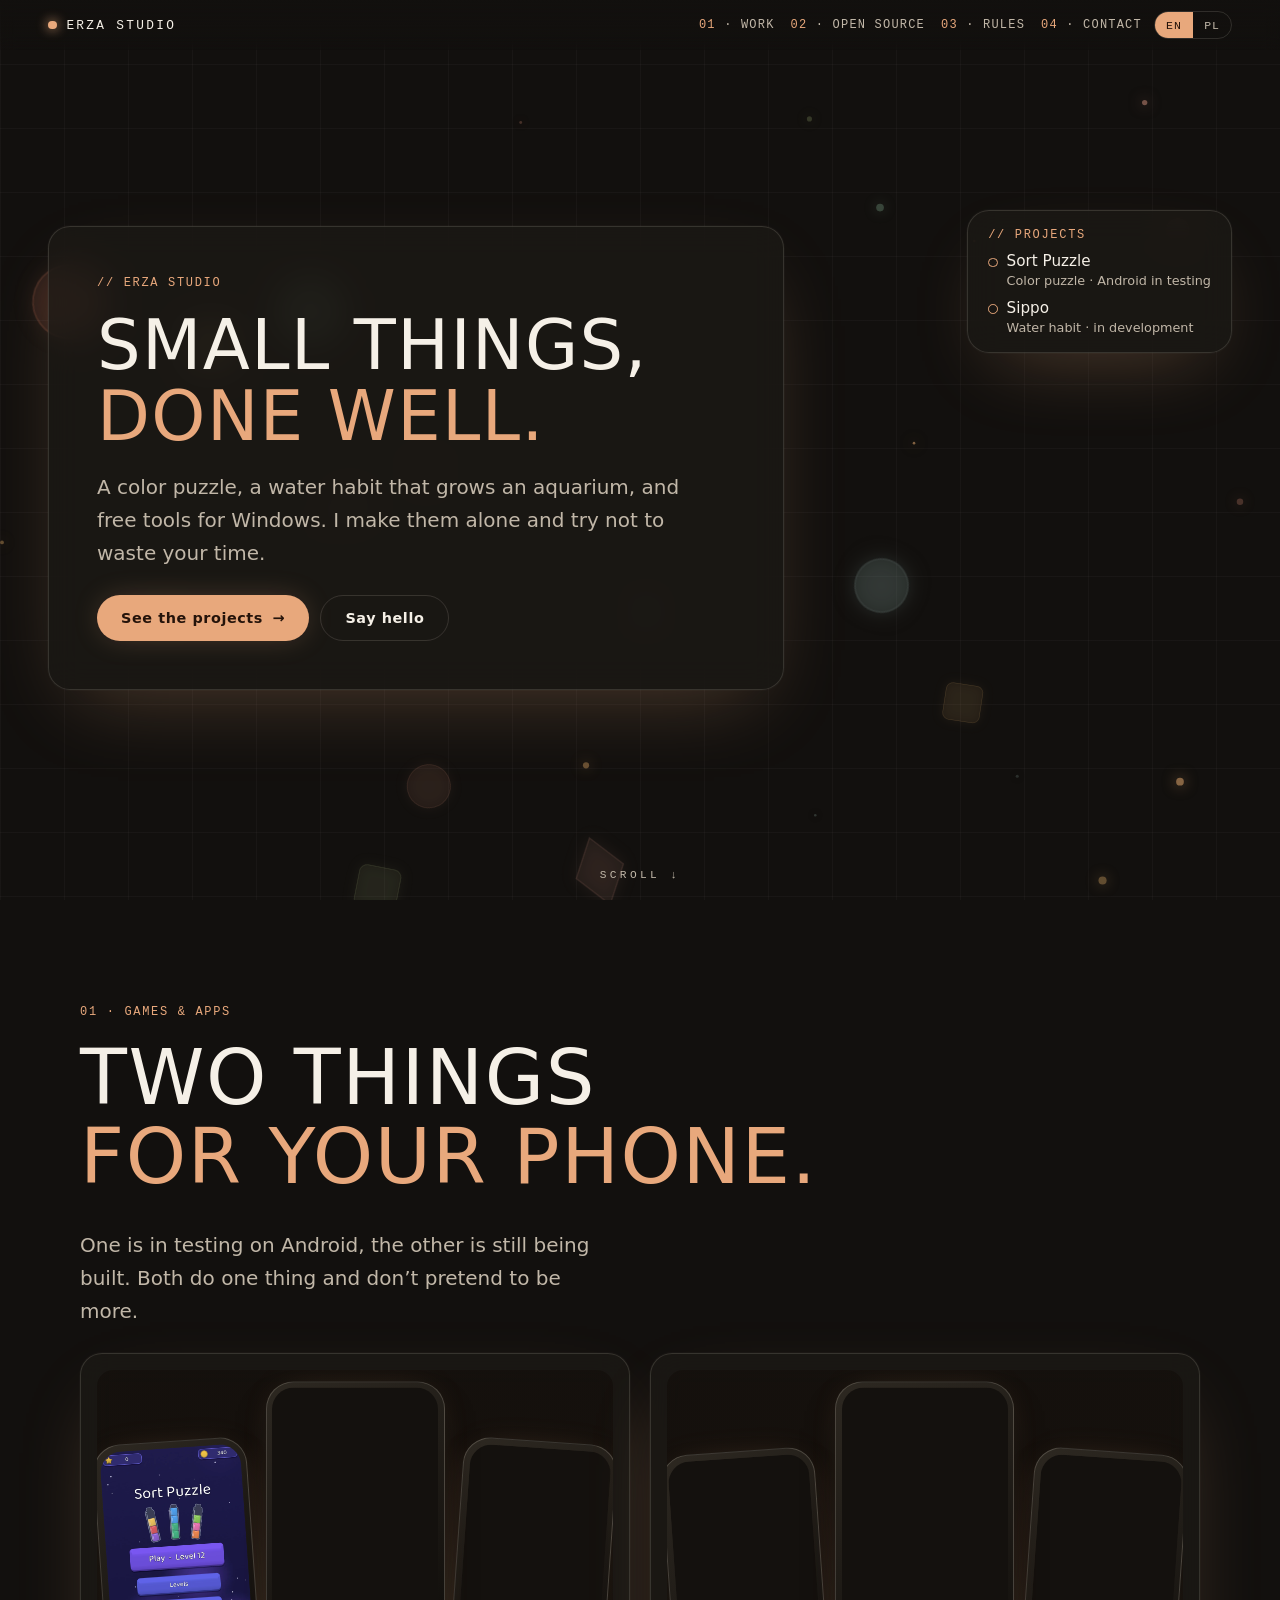
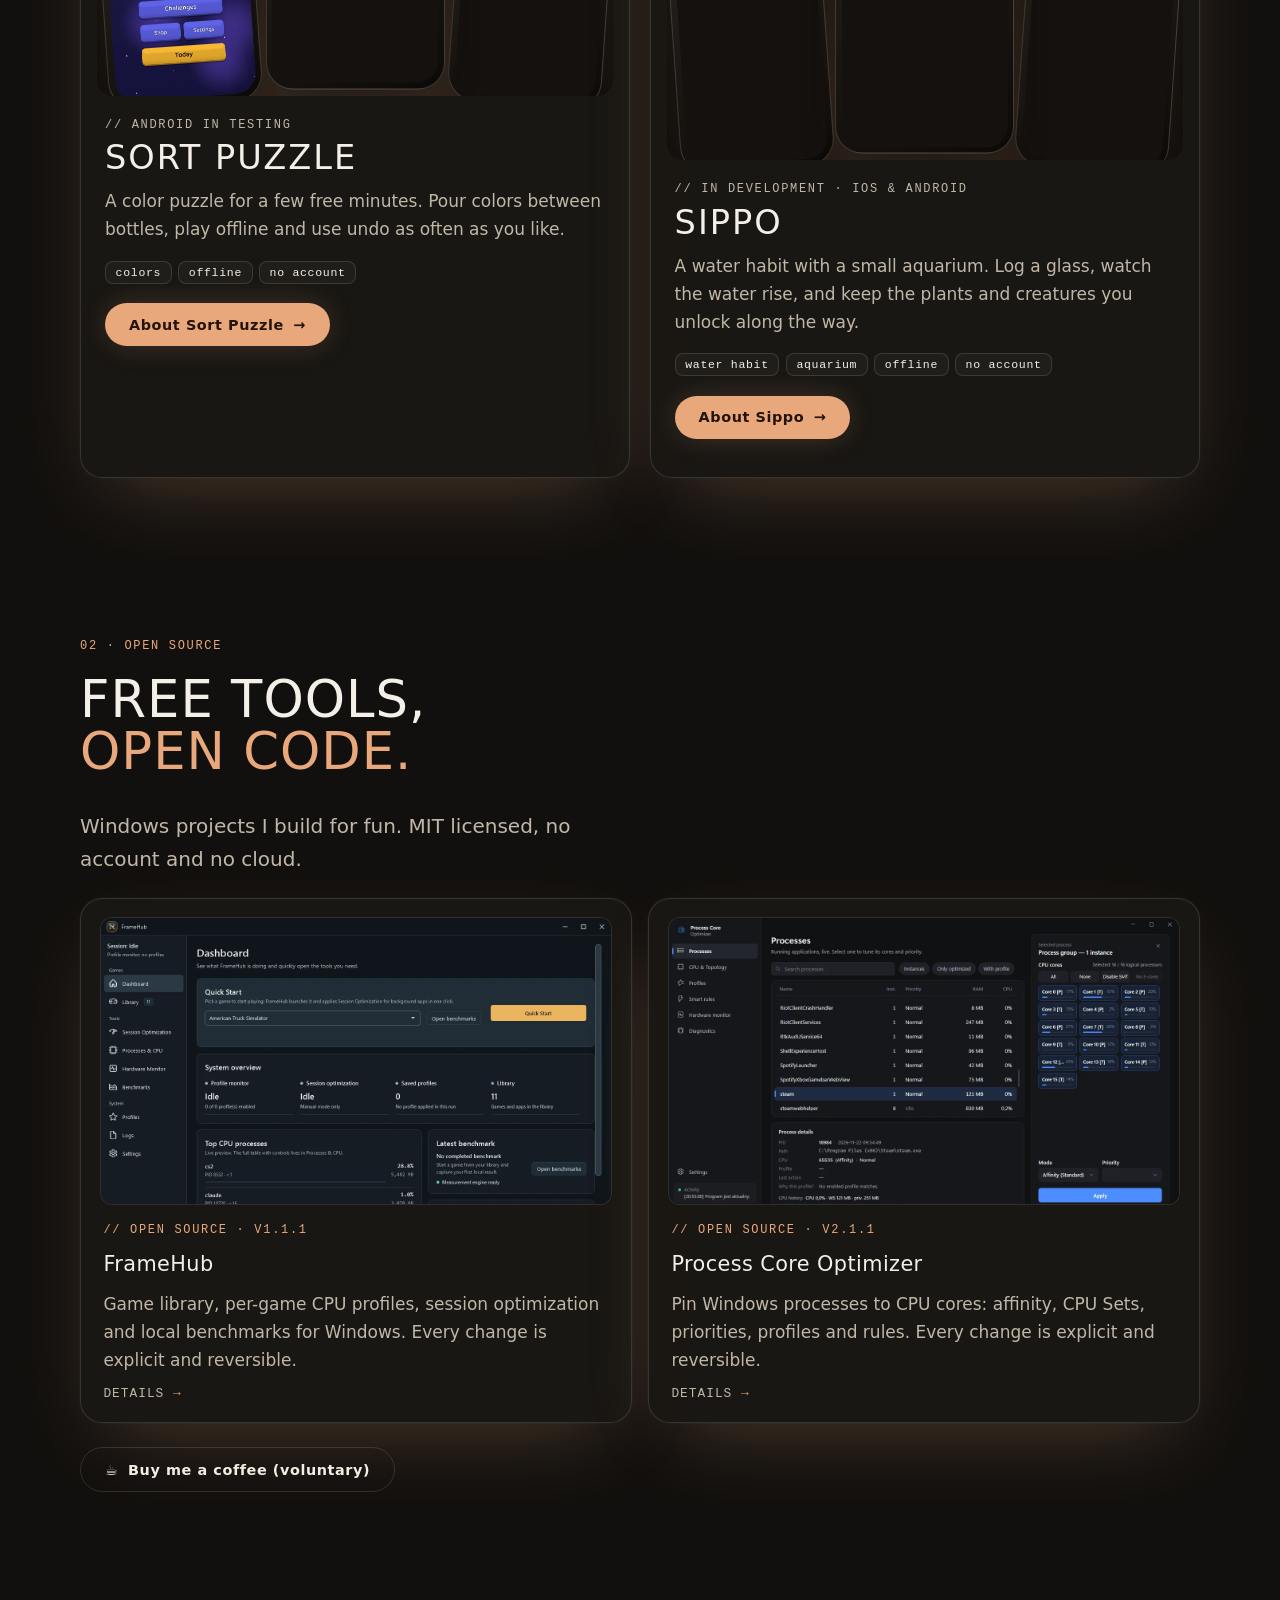
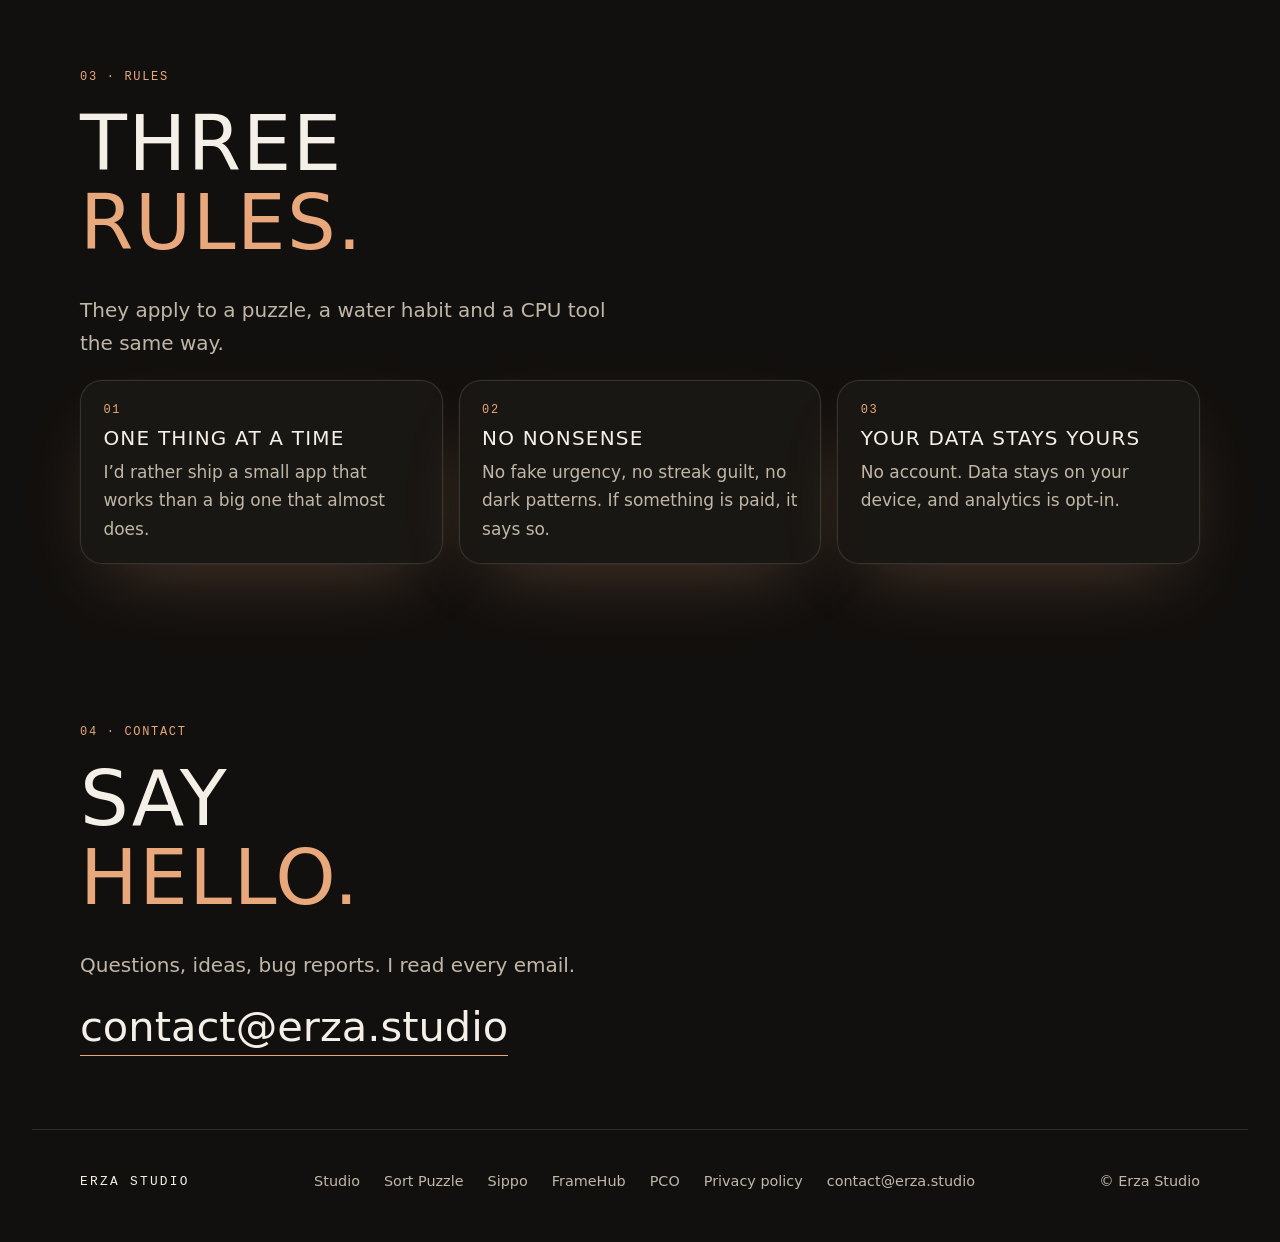
==== commit d915290d: "Give Sort Puzzle and Sippo equal weight, warm up the studio look The home page no longer leads with " ====
--- a/index.html
+++ b/index.html
@@ -4,15 +4,15 @@
 <meta charset="utf-8">
 <meta name="viewport" content="width=device-width, initial-scale=1">
 <meta name="color-scheme" content="dark">
-<meta name="theme-color" content="#06070b">
-<title data-pl="Erza Studio · Spokojne gry i aplikacje mobilne">Erza Studio · Calm games and apps for phones</title>
-<meta name="description" data-en="Erza Studio makes calm mobile games and apps: Sippo, a water habit that grows a living aquarium, and Sort Puzzle, a relaxing color puzzle. Plus free, open-source Windows tools." data-pl="Erza Studio tworzy spokojne gry i aplikacje mobilne: Sippo, nawyk picia wody, który rozrasta żywe akwarium, i Sort Puzzle, relaksującą łamigłówkę z kolorami. Do tego darmowe narzędzia open source na Windows." content="Erza Studio makes calm mobile games and apps: Sippo, a water habit that grows a living aquarium, and Sort Puzzle, a relaxing color puzzle. Plus free, open-source Windows tools.">
+<meta name="theme-color" content="#12100e">
+<title data-pl="Erza Studio · Gry i aplikacje na telefon">Erza Studio · Games and apps for phones</title>
+<meta name="description" data-en="Sort Puzzle, Sippo and free open-source tools for Windows. Made by one person, without accounts or noise." data-pl="Sort Puzzle, Sippo i darmowe narzędzia open source na Windows. Robione przez jedną osobę, bez kont i zbędnego hałasu." content="Sort Puzzle, Sippo and free open-source tools for Windows. Made by one person, without accounts or noise.">
 <meta property="og:type" content="website">
 <meta property="og:url" content="https://erza.studio/">
 <meta property="og:site_name" content="Erza Studio">
-<meta property="og:title" data-en="Erza Studio · Calm games and apps for phones" data-pl="Erza Studio · Spokojne gry i aplikacje mobilne" content="Erza Studio · Calm games and apps for phones">
-<meta property="og:description" data-en="Sippo, a water habit that grows a living aquarium. Sort Puzzle, a calm color puzzle. Free open-source tools for Windows." data-pl="Sippo, nawyk picia wody, który rozrasta żywe akwarium. Sort Puzzle, spokojna łamigłówka z kolorami. Darmowe narzędzia open source na Windows." content="Sippo, a water habit that grows a living aquarium. Sort Puzzle, a calm color puzzle. Free open-source tools for Windows.">
-<meta property="og:image" content="https://erza.studio/sippo/shots/aquarium-en.webp">
+<meta property="og:title" data-en="Erza Studio · Games and apps for phones" data-pl="Erza Studio · Gry i aplikacje na telefon" content="Erza Studio · Games and apps for phones">
+<meta property="og:description" data-en="Sort Puzzle, Sippo and free open-source tools for Windows. Made by one person." data-pl="Sort Puzzle, Sippo i darmowe narzędzia open source na Windows. Robione przez jedną osobę." content="Sort Puzzle, Sippo and free open-source tools for Windows. Made by one person.">
+<meta property="og:image" content="https://erza.studio/sippo/shots/aquarium-en.webp?v=2">
 <meta name="twitter:card" content="summary_large_image">
 <link rel="canonical" href="https://erza.studio/">
 <link rel="icon" href="favicon.svg" type="image/svg+xml">
@@ -25,10 +25,10 @@
 <header class="top">
   <a class="brand" href="#top" aria-label="Erza Studio"><span class="dot" aria-hidden="true"></span>ERZA STUDIO</a>
   <nav aria-label="Main" data-al-en="Main" data-al-pl="Główna">
-    <a href="#work" aria-label="Work" data-al-en="Work" data-al-pl="Projekty"><b>01</b><span> · <span data-l="en">Work</span><span data-l="pl">Projekty</span></span></a>
-    <a href="#opensource" aria-label="Open source" data-al-en="Open source" data-al-pl="Open source"><b>02</b><span> · <span data-l="en">Open source</span><span data-l="pl">Open source</span></span></a>
-    <a href="#approach" aria-label="Approach" data-al-en="Approach" data-al-pl="Podejście"><b>03</b><span> · <span data-l="en">Approach</span><span data-l="pl">Podejście</span></span></a>
-    <a href="#contact" aria-label="Contact" data-al-en="Contact" data-al-pl="Kontakt"><b>04</b><span> · <span data-l="en">Contact</span><span data-l="pl">Kontakt</span></span></a>
+    <a href="#work"><b>01</b><span> · <span data-l="en">Work</span><span data-l="pl">Projekty</span></span></a>
+    <a href="#opensource"><b>02</b><span> · <span data-l="en">Open source</span><span data-l="pl">Open source</span></span></a>
+    <a href="#approach"><b>03</b><span> · <span data-l="en">Rules</span><span data-l="pl">Zasady</span></span></a>
+    <a href="#contact"><b>04</b><span> · <span data-l="en">Contact</span><span data-l="pl">Kontakt</span></span></a>
   </nav>
   <div class="lang" role="group" aria-label="Language" data-al-en="Language" data-al-pl="Język">
     <button type="button" data-set="en" aria-pressed="true">EN</button><button type="button" data-set="pl" aria-pressed="false">PL</button>
@@ -42,18 +42,18 @@
   <div class="hero-in">
     <div class="glass glow hero-card reveal">
       <p class="label">// ERZA STUDIO</p>
-      <h1><span data-l="en">Small, calm<br><em>games and apps.</em></span><span data-l="pl">Małe, spokojne<br><em>gry i aplikacje.</em></span></h1>
-      <p class="lead"><span data-l="en">Mobile games with heart, a gentler water habit, and a few free tools for Windows. One person, no accounts, no noise.</span><span data-l="pl">Gry mobilne z sercem, spokojniejszy nawyk picia wody i kilka darmowych narzędzi na Windows. Jedna osoba, bez kont i bez hałasu.</span></p>
+      <h1><span data-l="en">Small things,<br><em>done well.</em></span><span data-l="pl">Małe rzeczy,<br><em>zrobione porządnie.</em></span></h1>
+      <p class="lead"><span data-l="en">A color puzzle, a water habit that grows an aquarium, and free tools for Windows. I make them alone and try not to waste your time.</span><span data-l="pl">Kolorowa łamigłówka, nawyk picia wody, który rozrasta akwarium, i darmowe narzędzia na Windows. Robię je sam i staram się nie zabierać Ci czasu.</span></p>
       <div class="hero-actions">
-        <a class="btn" href="#work"><span data-l="en">See our work</span><span data-l="pl">Zobacz projekty</span> <span aria-hidden="true">→</span></a>
-        <a class="btn ghost-link" href="sippo/"><span data-l="en">Meet Sippo</span><span data-l="pl">Poznaj Sippo</span></a>
+        <a class="btn" href="#work"><span data-l="en">See the projects</span><span data-l="pl">Zobacz projekty</span> <span aria-hidden="true">→</span></a>
+        <a class="btn ghost-link" href="#contact"><span data-l="en">Say hello</span><span data-l="pl">Napisz do mnie</span></a>
       </div>
     </div>
-    <aside class="glass glow status reveal" aria-label="Status">
-      <p class="label">// <span data-l="en">NOW</span><span data-l="pl">TERAZ</span></p>
+    <aside class="glass glow status reveal" aria-label="Projects" data-al-en="Projects" data-al-pl="Projekty">
+      <p class="label">// <span data-l="en">PROJECTS</span><span data-l="pl">PROJEKTY</span></p>
       <ul class="plist">
+        <li><span class="pd" aria-hidden="true"></span><b><a href="sortpuzzle/">Sort Puzzle</a></b><em><span data-l="en">Color puzzle · Android in testing</span><span data-l="pl">Łamigłówka z kolorami · Android w testach</span></em></li>
         <li><span class="pd" aria-hidden="true"></span><b><a href="sippo/">Sippo</a></b><em><span data-l="en">Water habit · in development</span><span data-l="pl">Nawyk picia wody · w budowie</span></em></li>
-        <li><span class="pd soon" aria-hidden="true"></span><b><a href="sortpuzzle/">Sort Puzzle</a></b><em><span data-l="en">Color puzzle · Android in testing</span><span data-l="pl">Łamigłówka z kolorami · Android w testach</span></em></li>
       </ul>
     </aside>
   </div>
@@ -62,41 +62,41 @@
 
 <section class="section work" id="work" aria-labelledby="work-h">
   <p class="label reveal">01 · <span data-l="en">GAMES &amp; APPS</span><span data-l="pl">GRY I APLIKACJE</span></p>
-  <h2 id="work-h" class="reveal"><span data-l="en">Made for<br><em>everyday calm.</em></span><span data-l="pl">Stworzone na<br><em>codzienny spokój.</em></span></h2>
-  <p class="lead reveal"><span data-l="en">Two mobile projects, both built around a simple daily moment. Short sessions, calm pacing and no pressure to come back.</span><span data-l="pl">Dwa projekty mobilne, oba zbudowane wokół prostej codziennej chwili. Krótkie sesje, spokojne tempo i bez presji, żeby wracać.</span></p>
+  <h2 id="work-h" class="reveal"><span data-l="en">Two things<br><em>for your phone.</em></span><span data-l="pl">Dwie rzeczy<br><em>na telefon.</em></span></h2>
+  <p class="lead reveal"><span data-l="en">One is in testing on Android, the other is still being built. Both do one thing and don’t pretend to be more.</span><span data-l="pl">Jedna jest w testach na Androidzie, druga dopiero powstaje. Obie robią jedną rzecz i nie udają, że są czymś więcej.</span></p>
 
   <div class="work-grid">
     <article class="glass glow product reveal">
+      <a class="product-visual" href="sortpuzzle/" tabindex="-1" aria-hidden="true">
+        <div class="fan">
+          <span class="phone"><img data-l="en" src="sortpuzzle/shots/menu-en.webp?v=2" width="1080" height="1920" loading="lazy" decoding="async" alt=""><img data-l="pl" src="sortpuzzle/shots/menu-pl.webp?v=2" width="1080" height="1920" loading="lazy" decoding="async" alt=""></span>
+          <span class="phone"><img data-l="en" src="sortpuzzle/shots/play-en.webp?v=2" width="1080" height="1920" loading="lazy" decoding="async" alt=""><img data-l="pl" src="sortpuzzle/shots/play-pl.webp?v=2" width="1080" height="1920" loading="lazy" decoding="async" alt=""></span>
+          <span class="phone"><img data-l="en" src="sortpuzzle/shots/boss-en.webp?v=2" width="1080" height="1920" loading="lazy" decoding="async" alt=""><img data-l="pl" src="sortpuzzle/shots/boss-pl.webp?v=2" width="1080" height="1920" loading="lazy" decoding="async" alt=""></span>
+        </div>
+      </a>
+      <div class="product-body">
+        <p class="label">// <span data-l="en">ANDROID IN TESTING</span><span data-l="pl">ANDROID W TESTACH</span></p>
+        <h3>Sort Puzzle</h3>
+        <p><span data-l="en">A color puzzle for a few free minutes. Pour colors between bottles, play offline and use undo as often as you like.</span><span data-l="pl">Kolorowa łamigłówka na kilka wolnych minut. Przelewaj kolory między butelkami, graj offline i cofaj ruchy, ile chcesz.</span></p>
+        <ul class="chips" aria-label="Tags" data-al-en="Tags" data-al-pl="Tagi"><li><span data-l="en">colors</span><span data-l="pl">kolory</span></li><li>offline</li><li><span data-l="en">no account</span><span data-l="pl">bez konta</span></li></ul>
+        <p class="product-links"><a class="btn" href="sortpuzzle/"><span data-l="en">About Sort Puzzle</span><span data-l="pl">O Sort Puzzle</span> <span aria-hidden="true">→</span></a></p>
+      </div>
+    </article>
+
+    <article class="glass glow product reveal">
       <a class="product-visual" href="sippo/" tabindex="-1" aria-hidden="true">
         <div class="fan">
-          <span class="phone"><img data-l="en" src="sippo/shots/collection-en.webp" width="1080" height="1920" loading="lazy" decoding="async" alt=""><img data-l="pl" src="sippo/shots/collection-pl.webp" width="1080" height="1920" loading="lazy" decoding="async" alt=""></span>
-          <span class="phone"><img data-l="en" src="sippo/shots/aquarium-en.webp" width="1080" height="1920" loading="lazy" decoding="async" alt=""><img data-l="pl" src="sippo/shots/aquarium-pl.webp" width="1080" height="1920" loading="lazy" decoding="async" alt=""></span>
-          <span class="phone"><img data-l="en" src="sippo/shots/history-en.webp" width="1080" height="1920" loading="lazy" decoding="async" alt=""><img data-l="pl" src="sippo/shots/history-pl.webp" width="1080" height="1920" loading="lazy" decoding="async" alt=""></span>
+          <span class="phone"><img data-l="en" src="sippo/shots/collection-en.webp?v=2" width="1080" height="2341" loading="lazy" decoding="async" alt=""><img data-l="pl" src="sippo/shots/collection-pl.webp?v=2" width="1080" height="2341" loading="lazy" decoding="async" alt=""></span>
+          <span class="phone"><img data-l="en" src="sippo/shots/aquarium-en.webp?v=2" width="1080" height="2341" loading="lazy" decoding="async" alt=""><img data-l="pl" src="sippo/shots/aquarium-pl.webp?v=2" width="1080" height="2341" loading="lazy" decoding="async" alt=""></span>
+          <span class="phone"><img data-l="en" src="sippo/shots/history-en.webp?v=2" width="1080" height="2341" loading="lazy" decoding="async" alt=""><img data-l="pl" src="sippo/shots/history-pl.webp?v=2" width="1080" height="2341" loading="lazy" decoding="async" alt=""></span>
         </div>
       </a>
       <div class="product-body">
         <p class="label">// <span data-l="en">IN DEVELOPMENT · iOS &amp; ANDROID</span><span data-l="pl">W BUDOWIE · iOS I ANDROID</span></p>
         <h3>Sippo</h3>
-        <p><span data-l="en">A water habit that grows a living aquarium. One glass at a time, Pip’s world fills up; gentle reminders keep the rhythm without guilt.</span><span data-l="pl">Nawyk picia wody, który rozrasta żywe akwarium. Szklanka po szklance świat Pipa wypełnia się wodą, a spokojne przypomnienia pilnują rytmu bez wyrzutów.</span></p>
+        <p><span data-l="en">A water habit with a small aquarium. Log a glass, watch the water rise, and keep the plants and creatures you unlock along the way.</span><span data-l="pl">Nawyk picia wody z małym akwarium. Dodaj szklankę, patrz, jak podnosi się woda, i odblokowuj rośliny oraz stworki.</span></p>
         <ul class="chips" aria-label="Tags" data-al-en="Tags" data-al-pl="Tagi"><li><span data-l="en">water habit</span><span data-l="pl">nawyk picia</span></li><li><span data-l="en">aquarium</span><span data-l="pl">akwarium</span></li><li>offline</li><li><span data-l="en">no account</span><span data-l="pl">bez konta</span></li></ul>
         <p class="product-links"><a class="btn" href="sippo/"><span data-l="en">About Sippo</span><span data-l="pl">O Sippo</span> <span aria-hidden="true">→</span></a></p>
-      </div>
-    </article>
-
-    <article class="glass glow product reveal">
-      <a class="product-visual" href="sortpuzzle/" tabindex="-1" aria-hidden="true">
-        <div class="fan">
-          <span class="phone"><img data-l="en" src="sortpuzzle/shots/menu-en.webp" width="450" height="800" loading="lazy" decoding="async" alt=""><img data-l="pl" src="sortpuzzle/shots/menu-pl.webp" width="450" height="800" loading="lazy" decoding="async" alt=""></span>
-          <span class="phone"><img data-l="en" src="sortpuzzle/shots/play-en.webp" width="450" height="800" loading="lazy" decoding="async" alt=""><img data-l="pl" src="sortpuzzle/shots/play-pl.webp" width="450" height="800" loading="lazy" decoding="async" alt=""></span>
-          <span class="phone"><img data-l="en" src="sortpuzzle/shots/boss-en.webp" width="450" height="800" loading="lazy" decoding="async" alt=""><img data-l="pl" src="sortpuzzle/shots/boss-pl.webp" width="450" height="800" loading="lazy" decoding="async" alt=""></span>
-        </div>
-      </a>
-      <div class="product-body">
-        <p class="label">// <span data-l="en">ANDROID IN TESTING</span><span data-l="pl">ANDROID W TESTACH</span></p>
-        <h3>Sort Puzzle</h3>
-        <p><span data-l="en">A relaxing color-sorting puzzle: pour colors between bottles until every color has its own. Worlds, boss levels, a daily level and hand-made challenges.</span><span data-l="pl">Relaksująca łamigłówka: przelewaj kolory między butelkami, aż każdy ma swoją. Światy, poziomy-bossy, poziom dnia i ręcznie ułożone wyzwania.</span></p>
-        <ul class="chips" aria-label="Tags" data-al-en="Tags" data-al-pl="Tagi"><li><span data-l="en">relax</span><span data-l="pl">relaks</span></li><li>offline</li><li><span data-l="en">no account</span><span data-l="pl">bez konta</span></li></ul>
-        <p class="product-links"><a class="btn" href="sortpuzzle/"><span data-l="en">About Sort Puzzle</span><span data-l="pl">O grze Sort Puzzle</span> <span aria-hidden="true">→</span></a></p>
       </div>
     </article>
   </div>
@@ -104,30 +104,30 @@
 
 <section class="section side" id="opensource" aria-labelledby="oss-h">
   <p class="label reveal">02 · <span data-l="en">OPEN SOURCE</span><span data-l="pl">OPEN SOURCE</span></p>
-  <h2 id="oss-h" class="h-sm reveal"><span data-l="en">Free tools,<br><em>open source.</em></span><span data-l="pl">Darmowe narzędzia,<br><em>otwarty kod.</em></span></h2>
-  <p class="lead reveal"><span data-l="en">Hobby projects for Windows, MIT licensed. I build them for fun and don’t make money from them.</span><span data-l="pl">Hobbystyczne projekty na Windows na licencji MIT. Robię je dla przyjemności i nie zarabiam na nich.</span></p>
+  <h2 id="oss-h" class="h-sm reveal"><span data-l="en">Free tools,<br><em>open code.</em></span><span data-l="pl">Darmowe narzędzia,<br><em>otwarty kod.</em></span></h2>
+  <p class="lead reveal"><span data-l="en">Windows projects I build for fun. MIT licensed, no account and no cloud.</span><span data-l="pl">Projekty na Windows, które robię dla przyjemności. Licencja MIT, bez konta i bez chmury.</span></p>
   <div class="side-grid">
-    <a class="glass glow side-card reveal" href="framehub/"><span class="thumb"><img data-l="en" src="framehub/shots/dashboard-en.webp" width="1280" height="800" loading="lazy" decoding="async" alt=""><img data-l="pl" src="framehub/shots/dashboard-pl.webp" width="1280" height="800" loading="lazy" decoding="async" alt=""></span><span class="label">// OPEN SOURCE · v1.1.1</span><b>FrameHub</b><span><span data-l="en">Game library (Steam, Epic, GOG, Ubisoft), per-game CPU profiles, session optimization and local benchmarks. New 1.1 interface.</span><span data-l="pl">Biblioteka gier (Steam, Epic, GOG, Ubisoft), profile CPU dla gier, optymalizacja sesji i lokalne benchmarki. Nowy interfejs 1.1.</span></span><em><span data-l="en">Details</span><span data-l="pl">Szczegóły</span> →</em></a>
-    <a class="glass glow side-card reveal" href="pco/"><span class="thumb"><img data-l="en" src="pco/shots/processes-en.webp" width="1280" height="800" loading="lazy" decoding="async" alt=""><img data-l="pl" src="pco/shots/processes-pl.webp" width="1280" height="800" loading="lazy" decoding="async" alt=""></span><span class="label">// OPEN SOURCE · v2.1.1</span><b>Process Core Optimizer</b><span><span data-l="en">Pin Windows processes to CPU cores: affinity, CPU Sets, priorities, profiles and smart rules. New 2.1 interface.</span><span data-l="pl">Przypinanie procesów Windows do rdzeni CPU: affinity, CPU Sets, priorytety, profile i reguły. Nowy interfejs 2.1.</span></span><em><span data-l="en">Details</span><span data-l="pl">Szczegóły</span> →</em></a>
+    <a class="glass glow side-card reveal" href="framehub/"><span class="thumb"><img data-l="en" src="framehub/shots/dashboard-en.webp?v=2" width="1280" height="800" loading="lazy" decoding="async" alt=""><img data-l="pl" src="framehub/shots/dashboard-pl.webp?v=2" width="1280" height="800" loading="lazy" decoding="async" alt=""></span><span class="label">// OPEN SOURCE · v1.1.1</span><b>FrameHub</b><span><span data-l="en">Game library, per-game CPU profiles, session optimization and local benchmarks for Windows. Every change is explicit and reversible.</span><span data-l="pl">Biblioteka gier, profile CPU dla gier, optymalizacja sesji i lokalne benchmarki na Windows. Każda zmiana jest jawna i odwracalna.</span></span><em><span data-l="en">Details</span><span data-l="pl">Szczegóły</span> →</em></a>
+    <a class="glass glow side-card reveal" href="pco/"><span class="thumb"><img data-l="en" src="pco/shots/processes-en.webp?v=2" width="1280" height="800" loading="lazy" decoding="async" alt=""><img data-l="pl" src="pco/shots/processes-pl.webp?v=2" width="1280" height="800" loading="lazy" decoding="async" alt=""></span><span class="label">// OPEN SOURCE · v2.1.1</span><b>Process Core Optimizer</b><span><span data-l="en">Pin Windows processes to CPU cores: affinity, CPU Sets, priorities, profiles and rules. Every change is explicit and reversible.</span><span data-l="pl">Przypinanie procesów Windows do rdzeni CPU: affinity, CPU Sets, priorytety, profile i reguły. Każda zmiana jest jawna i odwracalna.</span></span><em><span data-l="en">Details</span><span data-l="pl">Szczegóły</span> →</em></a>
   </div>
   <p class="reveal"><a class="btn ghost-link" href="https://buymeacoffee.com/9erza" rel="noopener">☕ <span data-l="en">Buy me a coffee (voluntary)</span><span data-l="pl">Postaw mi kawę (dobrowolnie)</span></a></p>
 </section>
 
 <section class="section" id="approach" aria-labelledby="approach-h">
-  <p class="label reveal">03 · <span data-l="en">HOW I WORK</span><span data-l="pl">JAK PRACUJĘ</span></p>
-  <h2 id="approach-h" class="reveal"><span data-l="en">Small on purpose.<br><em>Quiet by default.</em></span><span data-l="pl">Małe z założenia.<br><em>Spokojne domyślnie.</em></span></h2>
-  <p class="lead reveal"><span data-l="en">The same rules apply to a puzzle, a water habit and a CPU tool: be clear, be reversible, don’t get in the way.</span><span data-l="pl">Te same zasady dotyczą łamigłówki, nawyku picia i narzędzia do CPU: jasno, odwracalnie i bez wchodzenia w drogę.</span></p>
+  <p class="label reveal">03 · <span data-l="en">RULES</span><span data-l="pl">ZASADY</span></p>
+  <h2 id="approach-h" class="reveal"><span data-l="en">Three<br><em>rules.</em></span><span data-l="pl">Trzy<br><em>zasady.</em></span></h2>
+  <p class="lead reveal"><span data-l="en">They apply to a puzzle, a water habit and a CPU tool the same way.</span><span data-l="pl">Działają tak samo w łamigłówce, nawyku picia i narzędziu do CPU.</span></p>
   <ul class="feats">
-    <li class="glass glow feat reveal"><p class="label">01</p><h3><span data-l="en">One person</span><span data-l="pl">Jedna osoba</span></h3><p><span data-l="en">No studio layer, no roadmap theatre. I design, build and support what I ship.</span><span data-l="pl">Bez warstwy studia i teatru wokół planów. Projektuję, buduję i wspieram to, co wydaję.</span></p></li>
-    <li class="glass glow feat reveal"><p class="label">02</p><h3><span data-l="en">No noise</span><span data-l="pl">Bez hałasu</span></h3><p><span data-l="en">No streak guilt and no pressure to come back. Apps should fit into a day, not fight for it.</span><span data-l="pl">Bez wyrzutów za przerwaną serię i bez presji, żeby wracać. Aplikacje mają mieścić się w dniu, a nie walczyć o niego.</span></p></li>
-    <li class="glass glow feat reveal"><p class="label">03</p><h3><span data-l="en">Yours</span><span data-l="pl">Twoje</span></h3><p><span data-l="en">No account required. Data stays on your device; analytics only if you say yes.</span><span data-l="pl">Bez zakładania konta. Dane zostają na Twoim urządzeniu, a analityka działa tylko za Twoją zgodą.</span></p></li>
+    <li class="glass glow feat reveal"><p class="label">01</p><h3><span data-l="en">One thing at a time</span><span data-l="pl">Jedna rzecz naraz</span></h3><p><span data-l="en">I’d rather ship a small app that works than a big one that almost does.</span><span data-l="pl">Wolę wydać małą aplikację, która działa, niż dużą, która prawie działa.</span></p></li>
+    <li class="glass glow feat reveal"><p class="label">02</p><h3><span data-l="en">No nonsense</span><span data-l="pl">Bez ściemy</span></h3><p><span data-l="en">No fake urgency, no streak guilt, no dark patterns. If something is paid, it says so.</span><span data-l="pl">Bez sztucznej presji, wyrzutów za przerwaną serię i manipulacji. Jeśli coś jest płatne, mówię o tym wprost.</span></p></li>
+    <li class="glass glow feat reveal"><p class="label">03</p><h3><span data-l="en">Your data stays yours</span><span data-l="pl">Dane zostają u Ciebie</span></h3><p><span data-l="en">No account. Data stays on your device, and analytics is opt-in.</span><span data-l="pl">Bez konta. Dane zostają na Twoim urządzeniu, a analityka działa tylko za zgodą.</span></p></li>
   </ul>
 </section>
 
 <section class="section contact" id="contact" aria-labelledby="contact-h">
   <p class="label reveal">04 · <span data-l="en">CONTACT</span><span data-l="pl">KONTAKT</span></p>
   <h2 id="contact-h" class="reveal"><span data-l="en">Say<br><em>hello.</em></span><span data-l="pl">Napisz<br><em>do mnie.</em></span></h2>
-  <p class="lead reveal"><span data-l="en">Questions, ideas, bug reports: I read everything.</span><span data-l="pl">Pytania, pomysły, błędy: czytam wszystko.</span></p>
+  <p class="lead reveal"><span data-l="en">Questions, ideas, bug reports. I read every email.</span><span data-l="pl">Pytania, pomysły, błędy. Czytam każdą wiadomość.</span></p>
   <p class="reveal"><a class="mail" href="mailto:contact@erza.studio">contact@erza.studio</a></p>
 </section>
 
@@ -137,8 +137,8 @@
   <p class="brand-s">ERZA STUDIO</p>
   <nav aria-label="Footer" data-al-en="Footer" data-al-pl="Stopka">
     <a href="#top"><span data-l="en">Studio</span><span data-l="pl">Studio</span></a>
+    <a href="sortpuzzle/">Sort Puzzle</a>
     <a href="sippo/">Sippo</a>
-    <a href="sortpuzzle/">Sort Puzzle</a>
     <a href="framehub/">FrameHub</a>
     <a href="pco/">PCO</a>
     <a href="sortpuzzle/privacy/"><span data-l="en">Privacy policy</span><span data-l="pl">Polityka prywatności</span></a>
--- a/studio.css
+++ b/studio.css
@@ -1,8 +1,8 @@
 /* Erza Studio: cinematic dark studio page. Self-contained: system fonts only, no external requests. */
 :root{
-  --bg:#06070b;--ink:#eef1f6;--muted:#9aa4b5;--line:rgba(255,255,255,.10);
-  --accent:#1fb5c4;--accent-ink:#031519;--accent-glow:rgba(31,181,196,.35);
-  --glass:rgba(13,17,26,.58);
+  --bg:#12100e;--ink:#f5f0e7;--muted:#c1b7a8;--line:rgba(255,244,228,.13);
+  --accent:#e8a87c;--accent-ink:#24130a;--accent-glow:rgba(232,168,124,.30);
+  --glass:rgba(30,27,23,.68);
   --sans:"Helvetica Neue","Segoe UI",system-ui,-apple-system,Roboto,Arial,sans-serif;
   --mono:ui-monospace,"SF Mono",Menlo,Consolas,"Liberation Mono",monospace;
   --gut:clamp(1rem,5vw,3rem);
@@ -10,11 +10,11 @@
 *{box-sizing:border-box}
 html{-webkit-text-size-adjust:100%;background:var(--bg)}
 @media (prefers-reduced-motion:no-preference){html{scroll-behavior:smooth}}
-body{margin:0;color:var(--ink);font:400 1.0625rem/1.6 var(--sans);background:var(--bg);overflow-x:hidden;
-  background-image:linear-gradient(rgba(255,255,255,.035) 1px,transparent 1px),linear-gradient(90deg,rgba(255,255,255,.035) 1px,transparent 1px);
+body{margin:0;color:var(--ink);font:400 1.0625rem/1.65 var(--sans);background:var(--bg);overflow-x:hidden;
+  background-image:linear-gradient(rgba(255,244,228,.030) 1px,transparent 1px),linear-gradient(90deg,rgba(255,244,228,.030) 1px,transparent 1px);
   background-size:64px 64px;background-attachment:fixed}
 body::before{content:"";position:fixed;inset:0;z-index:-1;pointer-events:none;
-  background:radial-gradient(ellipse at 50% 0,transparent 0,var(--bg) 78%)}
+  background:radial-gradient(ellipse at 45% -12%,rgba(232,168,124,.10),transparent 56%),radial-gradient(ellipse at 50% 0,transparent 0,var(--bg) 80%)}
 img{max-width:100%;height:auto;display:block}
 a{color:inherit}
 :focus-visible{outline:2px solid var(--accent);outline-offset:3px;border-radius:4px}
@@ -28,23 +28,22 @@
 
 /* type */
 .label{font:500 .75rem/1.4 var(--mono);letter-spacing:.14em;text-transform:uppercase;color:var(--accent);margin:0 0 1.1rem}
-h1,h2,h3{font-weight:200;text-transform:uppercase;letter-spacing:.02em;line-height:1.02;margin:0}
+h1,h2,h3{font-weight:300;text-transform:uppercase;letter-spacing:.02em;line-height:1.03;margin:0}
 h1{font-size:clamp(2.1rem,9vw,4.3rem)}
 h2{font-size:clamp(2.2rem,8vw,4.8rem)}
 h3{font-size:clamp(1.6rem,5vw,2.4rem);font-weight:300;letter-spacing:.08em;margin-bottom:.8rem}
-h1 em,h2 em{font-style:normal;color:var(--accent);font-weight:300}
+h1 em,h2 em{font-style:normal;color:var(--accent);font-weight:400}
 .lead{font-size:clamp(1.05rem,2.4vw,1.25rem);color:var(--muted);max-width:34rem}
 
 /* header */
 .top{position:fixed;inset:0 0 auto 0;z-index:50;display:flex;align-items:center;justify-content:space-between;gap:.75rem;
-  padding:.7rem var(--gut);background:linear-gradient(var(--bg),rgba(6,7,11,.0));backdrop-filter:blur(8px);-webkit-backdrop-filter:blur(8px)}
+  padding:.7rem var(--gut);background:linear-gradient(var(--bg),rgba(18,16,14,.0));backdrop-filter:blur(8px);-webkit-backdrop-filter:blur(8px)}
 .brand{font:500 .8rem var(--mono);letter-spacing:.18em;text-decoration:none;display:flex;align-items:center;gap:.6rem;white-space:nowrap}
 .dot{width:.55rem;height:.55rem;border-radius:50%;background:var(--accent);box-shadow:0 0 12px var(--accent)}
 .top nav{display:flex;gap:1rem;margin-left:auto}
 .top nav a{font:500 .75rem var(--mono);letter-spacing:.1em;text-decoration:none;color:var(--muted);text-transform:uppercase;padding:.4rem 0}
 .top nav a:hover{color:var(--ink)}
 .top nav b{color:var(--accent);font-weight:500}
-.top nav span{display:none}
 .lang{display:flex;border:1px solid var(--line);border-radius:999px;overflow:hidden}
 .lang button{font:500 .72rem var(--mono);letter-spacing:.08em;background:none;border:0;color:var(--muted);padding:.4rem .7rem;cursor:pointer}
 .lang button[aria-pressed=true]{background:var(--accent);color:var(--accent-ink)}
@@ -53,7 +52,7 @@
 .glass{background:var(--glass);border:1px solid var(--line);border-radius:22px;backdrop-filter:blur(16px);-webkit-backdrop-filter:blur(16px)}
 .glow{position:relative;box-shadow:0 0 0 1px rgba(255,255,255,.02),0 30px 80px -30px var(--accent-glow)}
 .glow::after{content:"";position:absolute;inset:0;border-radius:inherit;pointer-events:none;opacity:0;transition:opacity .3s;
-  background:radial-gradient(420px circle at var(--mx,50%) var(--my,0%),rgba(31,181,196,.16),transparent 60%)}
+  background:radial-gradient(420px circle at var(--mx,50%) var(--my,0%),rgba(232,168,124,.16),transparent 60%)}
 .glow:hover::after{opacity:1}
 
 /* buttons */
@@ -72,7 +71,7 @@
 .status p{margin:0}
 .st{font-size:1.15rem;font-weight:500;display:flex;align-items:center;gap:.6rem}
 .pulse{width:.6rem;height:.6rem;border-radius:50%;background:var(--accent);box-shadow:0 0 0 0 var(--accent-glow);animation:pulse 2.4s infinite}
-@keyframes pulse{70%{box-shadow:0 0 0 12px rgba(31,181,196,0)}100%{box-shadow:0 0 0 0 rgba(31,181,196,0)}}
+@keyframes pulse{70%{box-shadow:0 0 0 12px rgba(232,168,124,0)}100%{box-shadow:0 0 0 0 rgba(232,168,124,0)}}
 .scrollhint{position:absolute;left:0;right:0;bottom:1.2rem;text-align:center;font:500 .7rem var(--mono);letter-spacing:.3em;color:var(--muted);margin:0}
 
 /* sections */
@@ -120,9 +119,7 @@
 .anim .reveal:nth-child(2){transition-delay:.08s}
 .anim .reveal:nth-child(3){transition-delay:.16s}
 
-@media (min-width:720px){
-  .top nav span{display:inline}
-}
+
 @media (min-width:860px){
   .hero-in{grid-template-columns:1fr auto;align-items:end}
   .status{justify-self:end;align-self:start;margin-top:-1rem}
@@ -172,7 +169,7 @@
 .prose-page h1{font-size:clamp(1.9rem,6.5vw,3.2rem);margin-bottom:1rem}
 .prose-page h2{font-size:clamp(1.3rem,3.4vw,1.8rem);font-weight:300;margin:2.6rem 0 .8rem;letter-spacing:.04em;color:var(--ink)}
 .prose-page section{margin-top:1.5rem}
-.prose-page p,.prose-page li{color:#d3d9e3}
+.prose-page p,.prose-page li{color:#ddd4c6}
 .prose-page strong{color:var(--ink);font-weight:600}
 .prose-page a{color:var(--accent);text-underline-offset:3px;overflow-wrap:anywhere}
 html:not(.js) .prose-page .policy-language[data-l=pl]{display:block}
@@ -191,7 +188,7 @@
 .hero-card .buttons{margin-top:1.2rem}
 .oss-grid{display:grid;grid-template-columns:minmax(0,1fr);gap:1.2rem;margin:2rem 0 1.5rem}
 .app{padding:1.2rem;display:flex;flex-direction:column;gap:.2rem}
-.app .app-shot{display:block;margin-bottom:1rem;border-radius:14px;overflow:hidden;border:1px solid var(--line);background:#0b0f17}
+.app .app-shot{display:block;margin-bottom:1rem;border-radius:14px;overflow:hidden;border:1px solid var(--line);background:#14110e}
 .app .app-shot img{width:100%;height:auto;transition:transform .6s}
 .app:hover .app-shot img{transform:scale(1.03)}
 .app h3{font-size:1.4rem;margin:.1rem 0 .6rem}
@@ -233,7 +230,7 @@
 .pd{width:.6rem;height:.6rem;border-radius:50%;border:1.5px solid var(--accent)}
 .status{max-width:21rem}
 .proj-grid{display:grid;grid-template-columns:minmax(0,1fr);gap:1.2rem;margin:2rem 0 1.5rem}
-.app-shot.phones{display:flex;justify-content:center;align-items:flex-end;gap:.6rem;aspect-ratio:16/10;background:radial-gradient(ellipse at 50% 120%,rgba(142,85,217,.45),#0b0f17 70%);padding:1rem 1rem 0}
+.app-shot.phones{display:flex;justify-content:center;align-items:flex-end;gap:.6rem;aspect-ratio:16/10;background:radial-gradient(ellipse at 50% 120%,rgba(196,132,100,.40),#14110e 70%);padding:1rem 1rem 0}
 .app-shot.phones img{width:auto;height:92%;border-radius:12px 12px 0 0;border:1px solid var(--line);border-bottom:0}
 .app-shot.phones img:nth-of-type(odd){transform:translateY(8%)}
 .app-shot:not(.phones){aspect-ratio:16/10}
@@ -258,12 +255,12 @@
 .foot nav a[aria-current=page]{color:var(--ink)}
 
 /* framed app screenshot (desktop window) */
-.frame{position:relative;display:block;width:100%;padding:0;border:1px solid var(--line);border-radius:14px;overflow:hidden;background:#0b0f17;
+.frame{position:relative;display:block;width:100%;padding:0;border:1px solid var(--line);border-radius:14px;overflow:hidden;background:#14110e;
   box-shadow:0 30px 80px -30px rgba(0,0,0,.9),0 0 60px -18px var(--accent-glow);cursor:zoom-in;transition:transform .35s cubic-bezier(.2,.7,.2,1),border-color .3s}
 .frame img{width:100%;height:auto}
-.frame:hover{transform:translateY(-3px);border-color:rgba(31,181,196,.45)}
+.frame:hover{transform:translateY(-3px);border-color:rgba(232,168,124,.45)}
 .frame::after{content:"⤢";position:absolute;right:.7rem;bottom:.7rem;width:2rem;height:2rem;display:grid;place-items:center;border-radius:50%;
-  background:rgba(6,7,11,.72);border:1px solid var(--line);color:var(--ink);font-size:.95rem;opacity:0;transition:opacity .25s}
+  background:rgba(18,16,14,.75);border:1px solid var(--line);color:var(--ink);font-size:.95rem;opacity:0;transition:opacity .25s}
 .frame:hover::after,.frame:focus-visible::after{opacity:1}
 .app-hero .frame{transform:perspective(1600px) rotateY(-4deg) rotateX(1deg)}
 .app-hero .frame:hover{transform:perspective(1600px) rotateY(-1deg) translateY(-3px)}
@@ -314,7 +311,7 @@
 .lb button:hover{border-color:var(--accent)}
 
 /* studio page: tool cards with a screenshot */
-.side-card .thumb{display:block;border-radius:12px;overflow:hidden;border:1px solid var(--line);margin:-.2rem -.2rem .6rem;aspect-ratio:16/9;background:#0b0f17}
+.side-card .thumb{display:block;border-radius:12px;overflow:hidden;border:1px solid var(--line);margin:-.2rem -.2rem .6rem;aspect-ratio:16/9;background:#14110e}
 .side-card .thumb img{width:100%;height:100%;object-fit:cover;object-position:top left;transition:transform .6s}
 .side-card:hover .thumb img{transform:scale(1.03)}
 
@@ -347,17 +344,17 @@
 .work-grid{display:grid;grid-template-columns:minmax(0,1fr);gap:1.2rem;margin-top:1.6rem}
 .product{display:flex;flex-direction:column;overflow:hidden;padding:1rem 1rem 1.4rem;color:inherit;text-decoration:none}
 .product-visual{display:block;border-radius:16px;padding:1.1rem .6rem 0;overflow:hidden;
-  background:radial-gradient(ellipse at 50% 118%,rgba(31,181,196,.22),rgba(11,15,23,.65) 64%)}
-.product:nth-child(2) .product-visual{background:radial-gradient(ellipse at 50% 118%,rgba(142,85,217,.22),rgba(11,15,23,.65) 64%)}
+  background:radial-gradient(ellipse at 50% 118%,rgba(232,168,124,.24),rgba(18,14,10,.65) 64%)}
+.product:nth-child(2) .product-visual{background:radial-gradient(ellipse at 50% 118%,rgba(205,138,108,.22),rgba(18,14,10,.65) 64%)}
 .fan{display:flex;justify-content:center;align-items:flex-end;gap:clamp(.35rem,1.2vw,.7rem);min-height:14rem}
 .fan .phone{width:31%}
 .fan .phone:nth-child(1){transform:rotate(-4deg) translateY(.55rem)}
 .fan .phone:nth-child(2){width:36%;z-index:1;transform:translateY(-.4rem)}
 .fan .phone:nth-child(3){transform:rotate(4deg) translateY(.55rem)}
-.phone{position:relative;flex:none;border:1px solid rgba(255,255,255,.18);border-radius:1.7rem;padding:.35rem;
-  background:linear-gradient(150deg,#232b3b,#090c12);box-shadow:0 22px 50px -24px #000,0 0 38px -18px var(--accent-glow);
+.phone{position:relative;flex:none;border:1px solid rgba(255,244,228,.18);border-radius:1.7rem;padding:.35rem;
+  background:linear-gradient(150deg,#2d2821,#0c0a08);box-shadow:0 22px 50px -24px #000,0 0 38px -18px var(--accent-glow);
   transition:transform .45s cubic-bezier(.2,.7,.2,1),box-shadow .45s}
-.phone img{width:100%;height:auto;border:0;border-radius:1.35rem;box-shadow:none;background:#0b0f17}
+.phone img{width:100%;height:auto;border:0;border-radius:1.35rem;box-shadow:none;background:#14110e}
 .product:hover .fan .phone:nth-child(1){transform:rotate(-5deg) translateY(.15rem)}
 .product:hover .fan .phone:nth-child(2){transform:translateY(-.65rem)}
 .product:hover .fan .phone:nth-child(3){transform:rotate(5deg) translateY(.15rem)}
@@ -410,3 +407,9 @@
   .app-hero .hero-phones .phone{width:39%}
   .app-hero .hero-phones .phone:nth-child(2){width:45%}
 }
+
+::selection{background:var(--accent);color:var(--accent-ink)}
+
+@media (max-width:719px){
+  .top nav a>span{position:absolute;width:1px;height:1px;padding:0;margin:-1px;overflow:hidden;clip:rect(0 0 0 0);white-space:nowrap;border:0}
+}
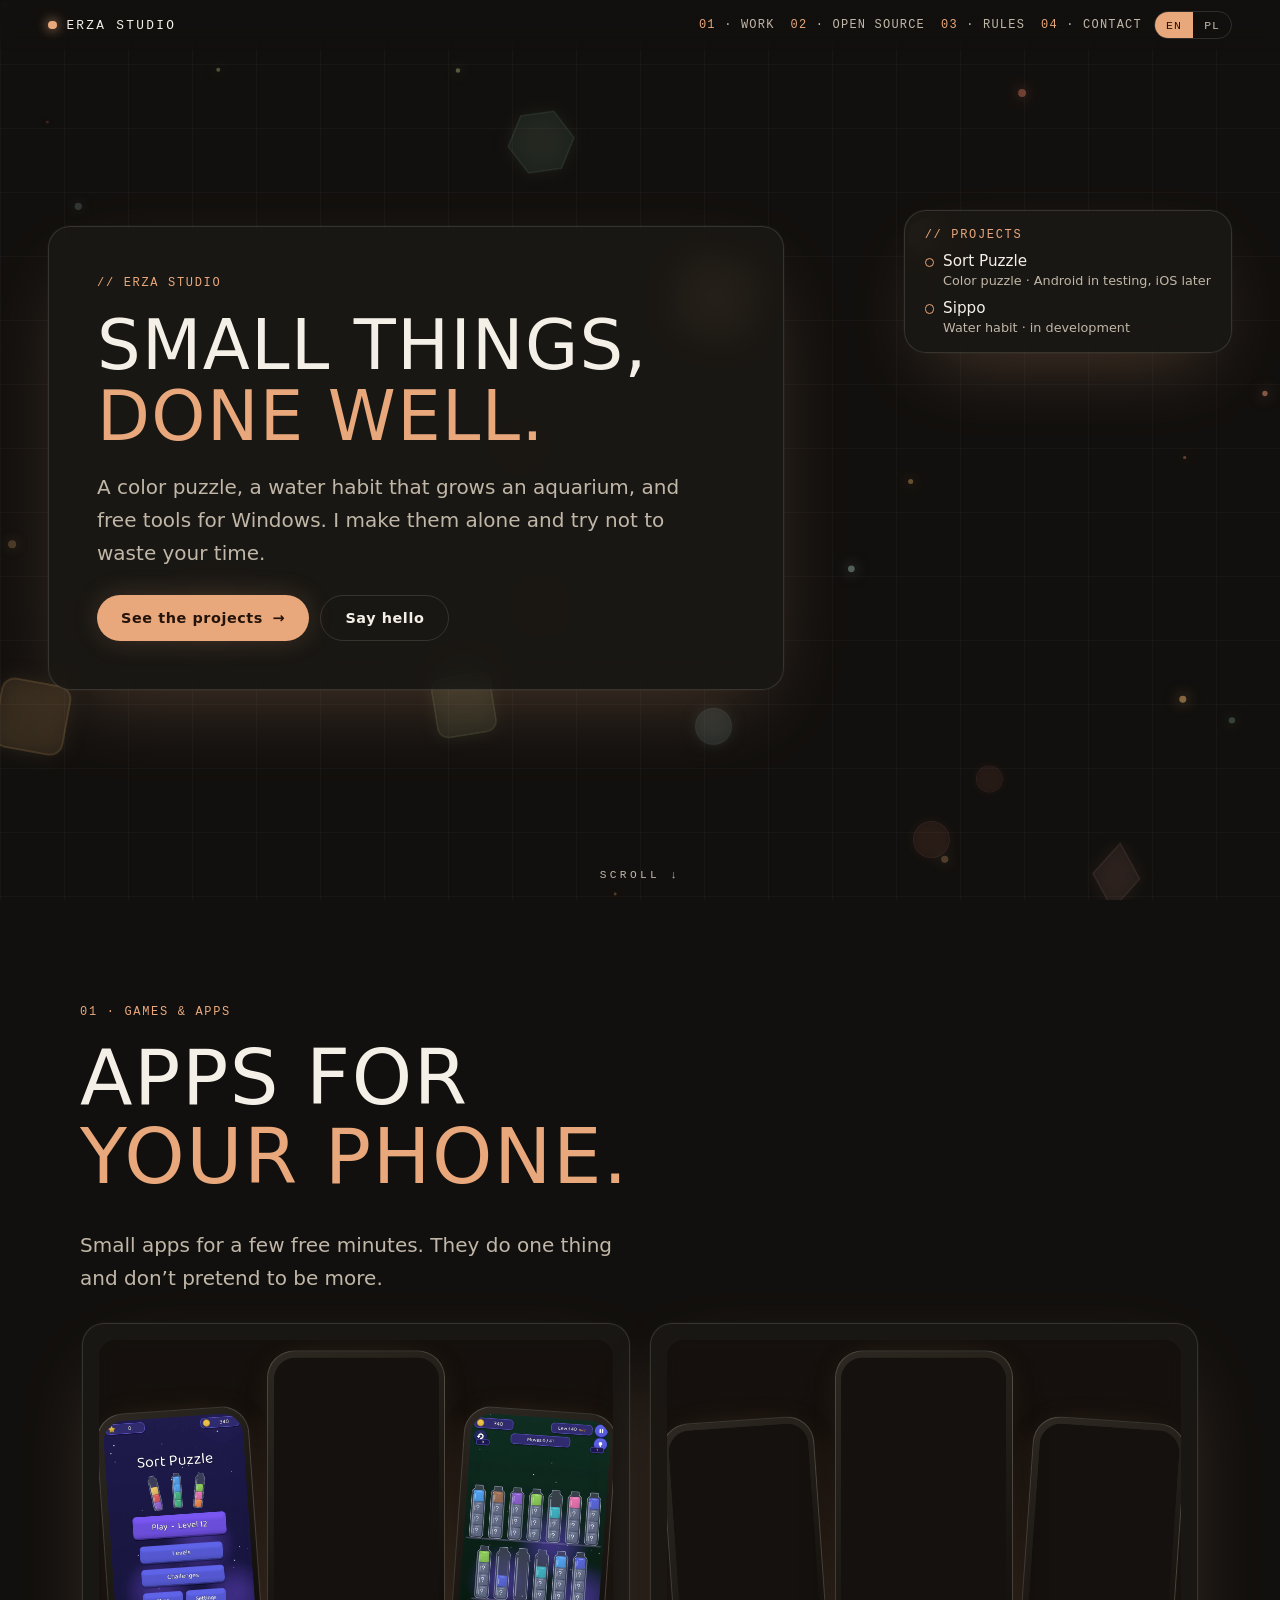
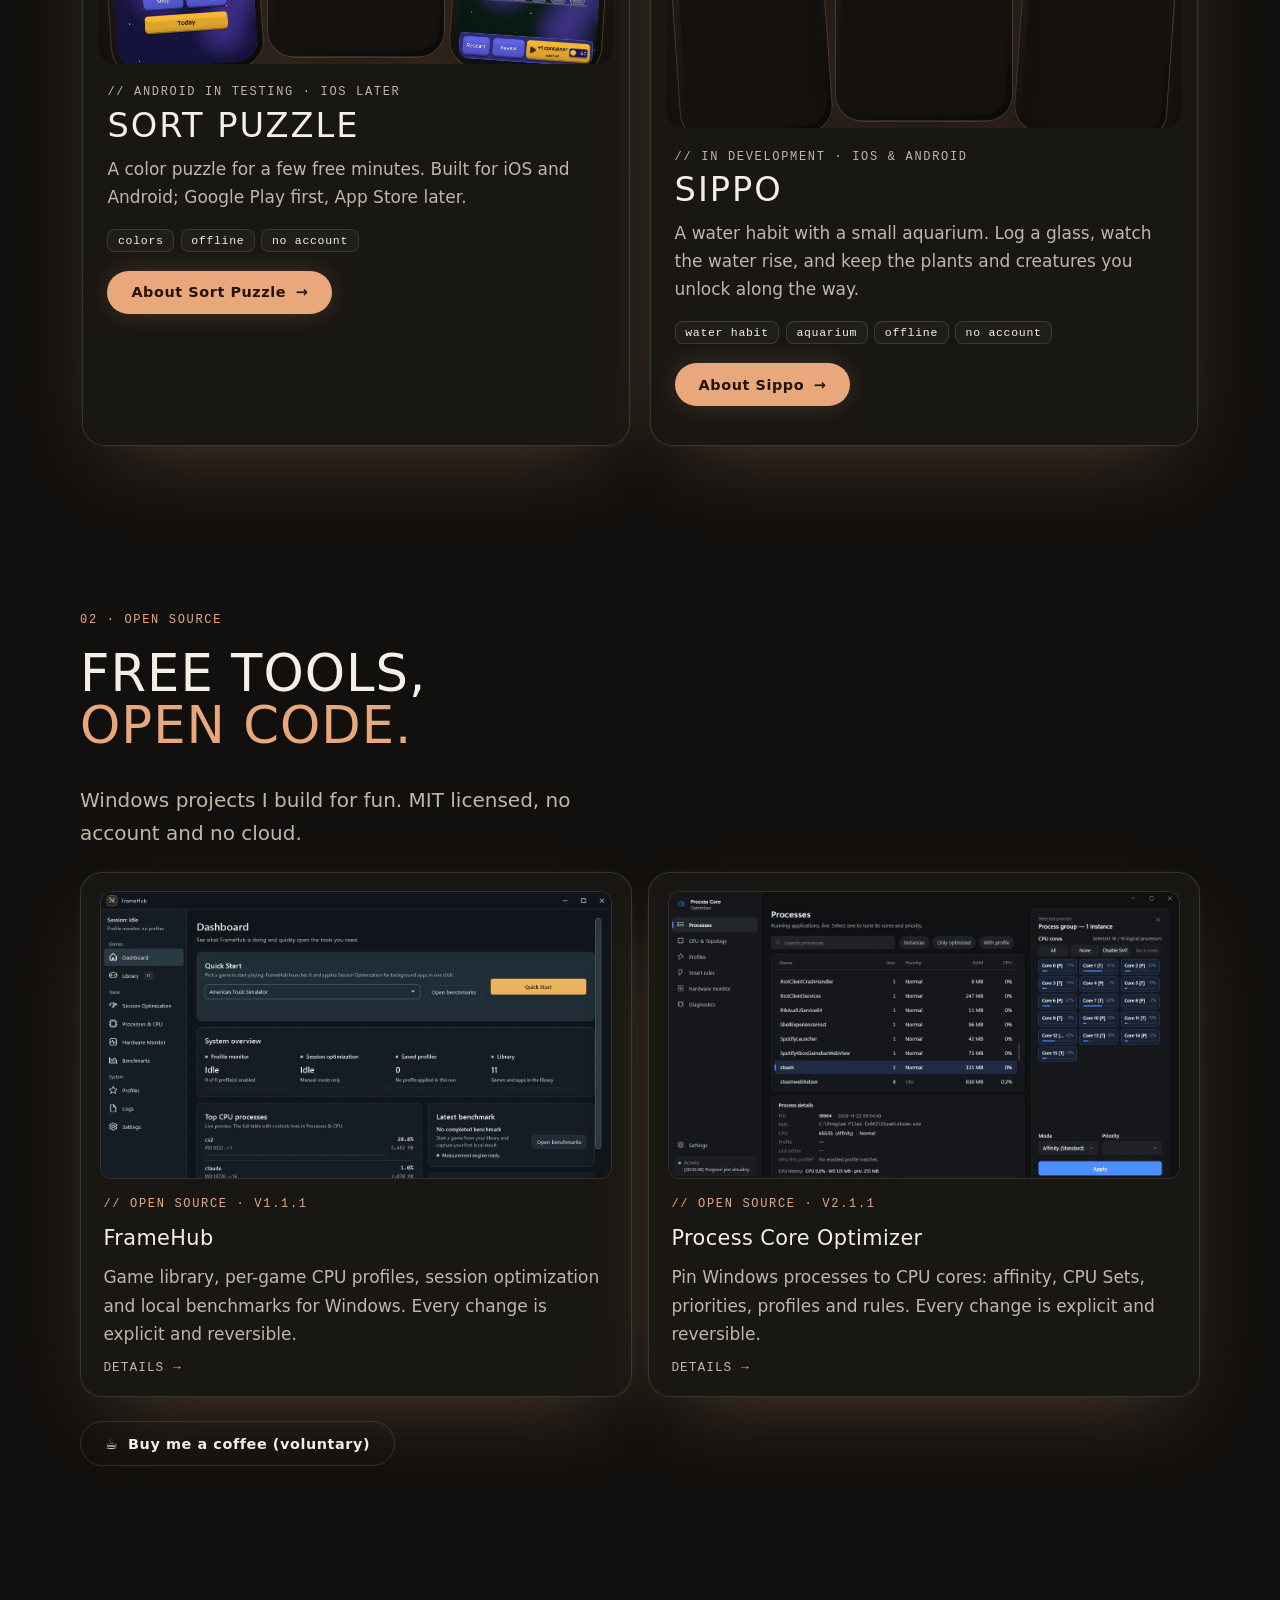
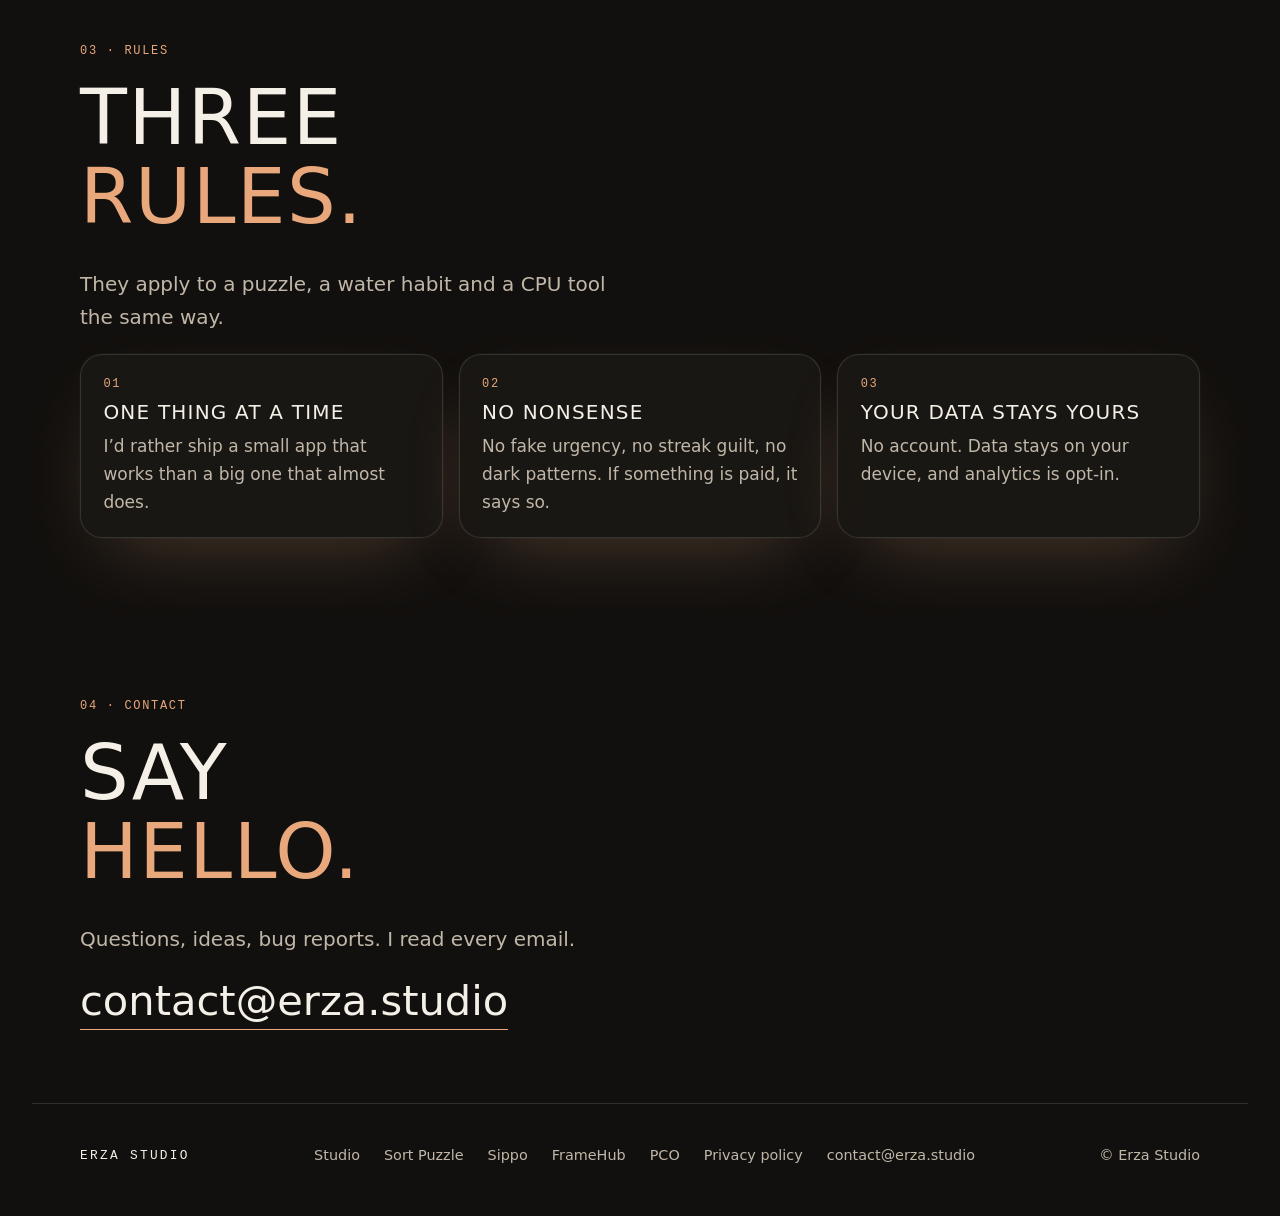
==== commit df9e7d8d: "Restore the two-app home layout and enable the carousel at three apps Sort Puzzle and Sippo are back" ====
--- a/index.html
+++ b/index.html
@@ -52,7 +52,7 @@
     <aside class="glass glow status reveal" aria-label="Projects" data-al-en="Projects" data-al-pl="Projekty">
       <p class="label">// <span data-l="en">PROJECTS</span><span data-l="pl">PROJEKTY</span></p>
       <ul class="plist">
-        <li><span class="pd" aria-hidden="true"></span><b><a href="sortpuzzle/">Sort Puzzle</a></b><em><span data-l="en">Color puzzle · Android in testing</span><span data-l="pl">Łamigłówka z kolorami · Android w testach</span></em></li>
+        <li><span class="pd" aria-hidden="true"></span><b><a href="sortpuzzle/">Sort Puzzle</a></b><em><span data-l="en">Color puzzle · Android in testing, iOS later</span><span data-l="pl">Łamigłówka · Android w testach, iOS później</span></em></li>
         <li><span class="pd" aria-hidden="true"></span><b><a href="sippo/">Sippo</a></b><em><span data-l="en">Water habit · in development</span><span data-l="pl">Nawyk picia wody · w budowie</span></em></li>
       </ul>
     </aside>
@@ -62,11 +62,12 @@
 
 <section class="section work" id="work" aria-labelledby="work-h">
   <p class="label reveal">01 · <span data-l="en">GAMES &amp; APPS</span><span data-l="pl">GRY I APLIKACJE</span></p>
-  <h2 id="work-h" class="reveal"><span data-l="en">Two things<br><em>for your phone.</em></span><span data-l="pl">Dwie rzeczy<br><em>na telefon.</em></span></h2>
-  <p class="lead reveal"><span data-l="en">One is in testing on Android, the other is still being built. Both do one thing and don’t pretend to be more.</span><span data-l="pl">Jedna jest w testach na Androidzie, druga dopiero powstaje. Obie robią jedną rzecz i nie udają, że są czymś więcej.</span></p>
+  <h2 id="work-h" class="reveal"><span data-l="en">Apps for<br><em>your phone.</em></span><span data-l="pl">Aplikacje<br><em>na telefon.</em></span></h2>
+  <p class="lead reveal"><span data-l="en">Small apps for a few free minutes. They do one thing and don’t pretend to be more.</span><span data-l="pl">Małe aplikacje na kilka wolnych minut. Robią jedną rzecz i nie udają, że są czymś więcej.</span></p>
 
-  <div class="work-grid">
-    <article class="glass glow product reveal">
+  <div class="carousel" data-carousel role="region" aria-label="Apps for your phone" data-al-en="Apps for your phone" data-al-pl="Aplikacje na telefon">
+    <div class="carousel-track" data-track tabindex="0" aria-label="Apps for your phone" data-al-en="Apps for your phone" data-al-pl="Aplikacje na telefon">
+    <article class="glass glow product carousel-card reveal">
       <a class="product-visual" href="sortpuzzle/" tabindex="-1" aria-hidden="true">
         <div class="fan">
           <span class="phone"><img data-l="en" src="sortpuzzle/shots/menu-en.webp?v=2" width="1080" height="1920" loading="lazy" decoding="async" alt=""><img data-l="pl" src="sortpuzzle/shots/menu-pl.webp?v=2" width="1080" height="1920" loading="lazy" decoding="async" alt=""></span>
@@ -75,15 +76,15 @@
         </div>
       </a>
       <div class="product-body">
-        <p class="label">// <span data-l="en">ANDROID IN TESTING</span><span data-l="pl">ANDROID W TESTACH</span></p>
+        <p class="label">// <span data-l="en">ANDROID IN TESTING · iOS LATER</span><span data-l="pl">ANDROID W TESTACH · iOS PÓŹNIEJ</span></p>
         <h3>Sort Puzzle</h3>
-        <p><span data-l="en">A color puzzle for a few free minutes. Pour colors between bottles, play offline and use undo as often as you like.</span><span data-l="pl">Kolorowa łamigłówka na kilka wolnych minut. Przelewaj kolory między butelkami, graj offline i cofaj ruchy, ile chcesz.</span></p>
+        <p><span data-l="en">A color puzzle for a few free minutes. Built for iOS and Android; Google Play first, App Store later.</span><span data-l="pl">Kolorowa łamigłówka na kilka wolnych minut. Zbudowana na iOS i Androida; najpierw Google Play, potem App Store.</span></p>
         <ul class="chips" aria-label="Tags" data-al-en="Tags" data-al-pl="Tagi"><li><span data-l="en">colors</span><span data-l="pl">kolory</span></li><li>offline</li><li><span data-l="en">no account</span><span data-l="pl">bez konta</span></li></ul>
         <p class="product-links"><a class="btn" href="sortpuzzle/"><span data-l="en">About Sort Puzzle</span><span data-l="pl">O Sort Puzzle</span> <span aria-hidden="true">→</span></a></p>
       </div>
     </article>
 
-    <article class="glass glow product reveal">
+    <article class="glass glow product carousel-card reveal">
       <a class="product-visual" href="sippo/" tabindex="-1" aria-hidden="true">
         <div class="fan">
           <span class="phone"><img data-l="en" src="sippo/shots/collection-en.webp?v=2" width="1080" height="2341" loading="lazy" decoding="async" alt=""><img data-l="pl" src="sippo/shots/collection-pl.webp?v=2" width="1080" height="2341" loading="lazy" decoding="async" alt=""></span>
@@ -99,6 +100,12 @@
         <p class="product-links"><a class="btn" href="sippo/"><span data-l="en">About Sippo</span><span data-l="pl">O Sippo</span> <span aria-hidden="true">→</span></a></p>
       </div>
     </article>
+    </div>
+    <div class="carousel-controls">
+      <button type="button" class="carousel-arrow" data-prev aria-label="Previous app" data-al-en="Previous app" data-al-pl="Poprzednia aplikacja">←</button>
+      <div class="carousel-dots" data-dots></div>
+      <button type="button" class="carousel-arrow" data-next aria-label="Next app" data-al-en="Next app" data-al-pl="Następna aplikacja">→</button>
+    </div>
   </div>
 </section>
 
--- a/studio.css
+++ b/studio.css
@@ -228,7 +228,7 @@
 .plist b{font-weight:500}
 .plist em{grid-column:2;font-style:normal;color:var(--muted);font-size:.9rem}
 .pd{width:.6rem;height:.6rem;border-radius:50%;border:1.5px solid var(--accent)}
-.status{max-width:21rem}
+.status{max-width:24rem}
 .proj-grid{display:grid;grid-template-columns:minmax(0,1fr);gap:1.2rem;margin:2rem 0 1.5rem}
 .app-shot.phones{display:flex;justify-content:center;align-items:flex-end;gap:.6rem;aspect-ratio:16/10;background:radial-gradient(ellipse at 50% 120%,rgba(196,132,100,.40),#14110e 70%);padding:1rem 1rem 0}
 .app-shot.phones img{width:auto;height:92%;border-radius:12px 12px 0 0;border:1px solid var(--line);border-bottom:0}
@@ -413,3 +413,42 @@
 @media (max-width:719px){
   .top nav a>span{position:absolute;width:1px;height:1px;padding:0;margin:-1px;overflow:hidden;clip:rect(0 0 0 0);white-space:nowrap;border:0}
 }
+
+/* ===== v4: project carousel (2 items = pair, 3+ = subtle carousel) ===== */
+.carousel{position:relative}
+.carousel::after{content:"";position:absolute;top:0;right:0;width:100px;height:calc(100% - 4rem);pointer-events:none;background:linear-gradient(90deg,transparent,var(--bg) 88%);opacity:0;transition:opacity .3s}
+.carousel.is-scrollable::after{opacity:1}
+.carousel-track{position:relative;display:flex;gap:1.2rem;overflow-x:auto;scroll-snap-type:x mandatory;scrollbar-width:none;padding:.15rem .15rem .4rem}
+.carousel-track::-webkit-scrollbar{display:none}
+.carousel-card{flex:0 0 calc(45% - .6rem);scroll-snap-align:start;transition:opacity .4s,transform .4s}
+.carousel.is-pair .carousel-track{display:grid;grid-template-columns:repeat(2,minmax(0,1fr));overflow:visible}
+.carousel.is-pair .carousel-card{flex:1 1 auto}
+.carousel.is-single .carousel-track{display:block;overflow:visible}
+.carousel.is-single .carousel-card{width:100%}
+.carousel.is-scrollable .carousel-card{opacity:.55;transform:scale(.985)}
+.carousel.is-scrollable .carousel-card.is-active{opacity:1;transform:none}
+.carousel-controls{display:none;align-items:center;justify-content:center;gap:1rem;margin-top:1.1rem}
+.carousel.is-scrollable .carousel-controls{display:flex}
+.carousel-arrow{width:2.4rem;height:2.4rem;padding:0;border-radius:50%;border:1px solid var(--line);background:rgba(255,244,228,.04);color:var(--ink);font:400 1rem var(--sans);cursor:pointer}
+.carousel-arrow:hover{border-color:var(--accent);color:var(--accent)}
+.carousel-dots{display:flex;align-items:center;gap:.75rem}
+.carousel-dot{position:relative;width:1.75rem;height:1.75rem;padding:0;border:0;border-radius:50%;background:transparent;cursor:pointer}
+.carousel-dot::before{content:"";position:absolute;top:50%;left:50%;width:.5rem;height:.5rem;border-radius:50%;background:rgba(255,244,228,.30);transform:translate(-50%,-50%)}
+.carousel-dot[aria-current=true]::before{background:var(--accent);box-shadow:0 0 10px var(--accent-glow)}
+.carousel-note{margin:1.1rem 0 0;color:var(--muted);font-size:.95rem}
+.carousel-note a{color:var(--accent);text-underline-offset:3px}
+.product-visual.desk{padding:1.1rem;display:flex;align-items:center;justify-content:center;background:radial-gradient(ellipse at 50% 118%,rgba(232,168,124,.14),rgba(18,14,10,.65) 64%)}
+.product-visual.desk img{width:100%;height:auto;border-radius:12px;border:1px solid var(--line);box-shadow:0 18px 44px -22px #000}
+@media (max-width:900px){
+  .carousel-track{gap:.9rem}
+  .carousel-card{flex-basis:100%}
+  .carousel.is-pair .carousel-track{grid-template-columns:minmax(0,1fr);gap:1rem}
+  .carousel::after{display:none}
+}
+.carousel.is-scrollable .carousel-card:not(.is-active) .product-body{opacity:0;visibility:hidden;transition:opacity .3s}
+@media (max-width:900px){
+  .carousel{display:flex;flex-direction:column}
+  .carousel-track{order:2}
+  .carousel-controls{order:1;margin:0 0 .9rem}
+}
+.work .carousel{margin-top:1.6rem}
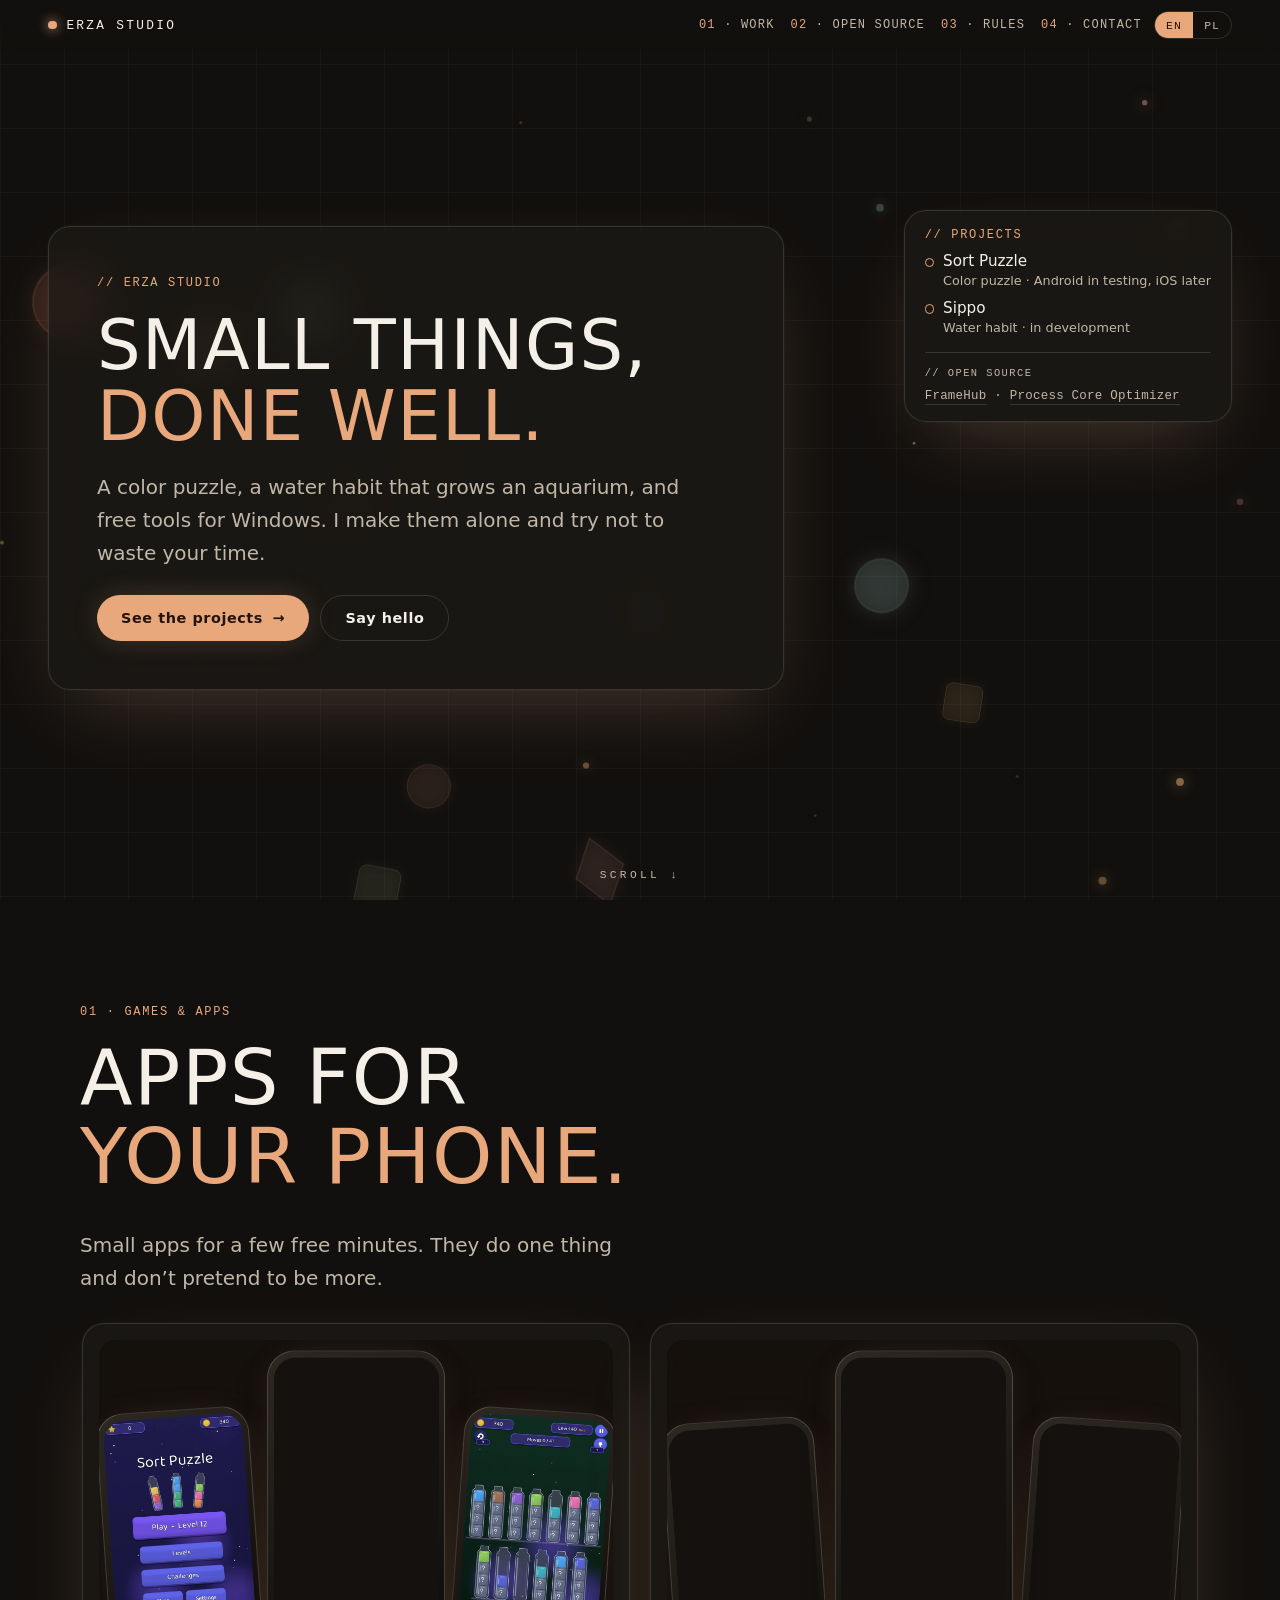
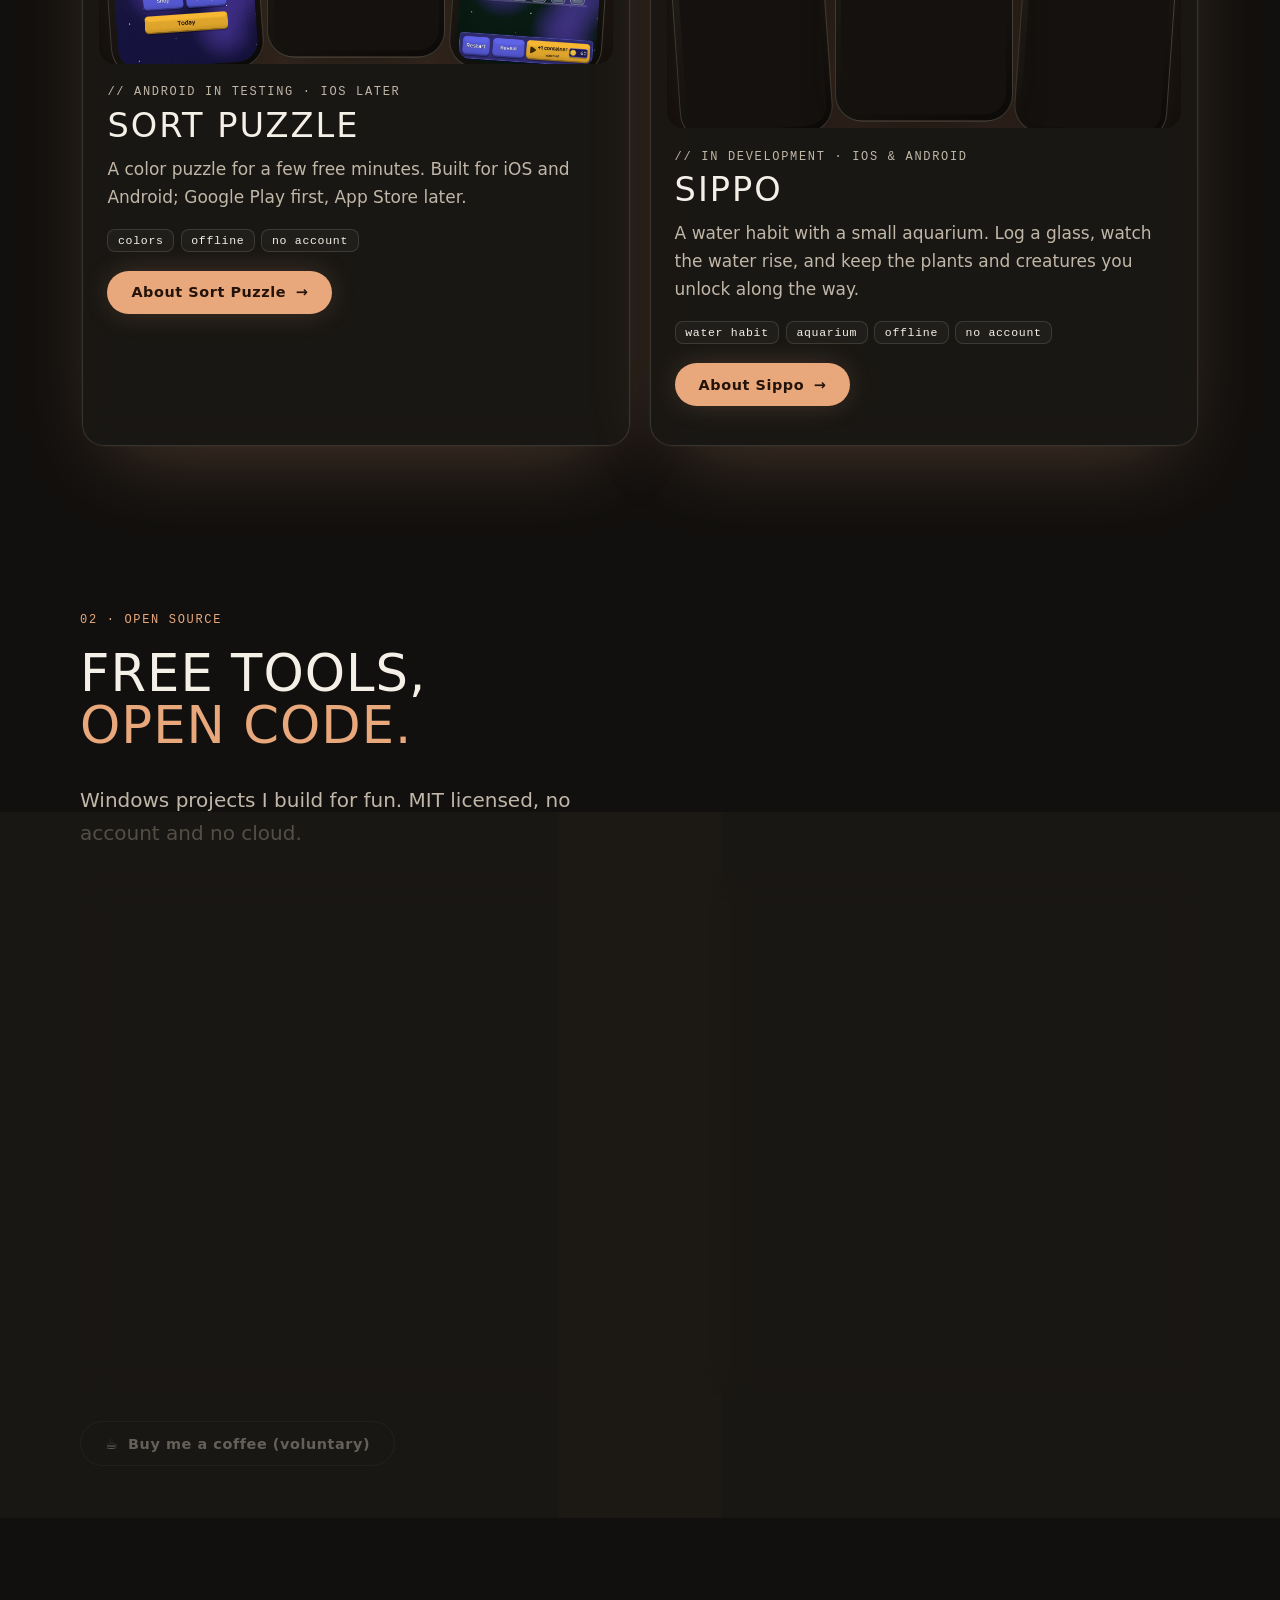
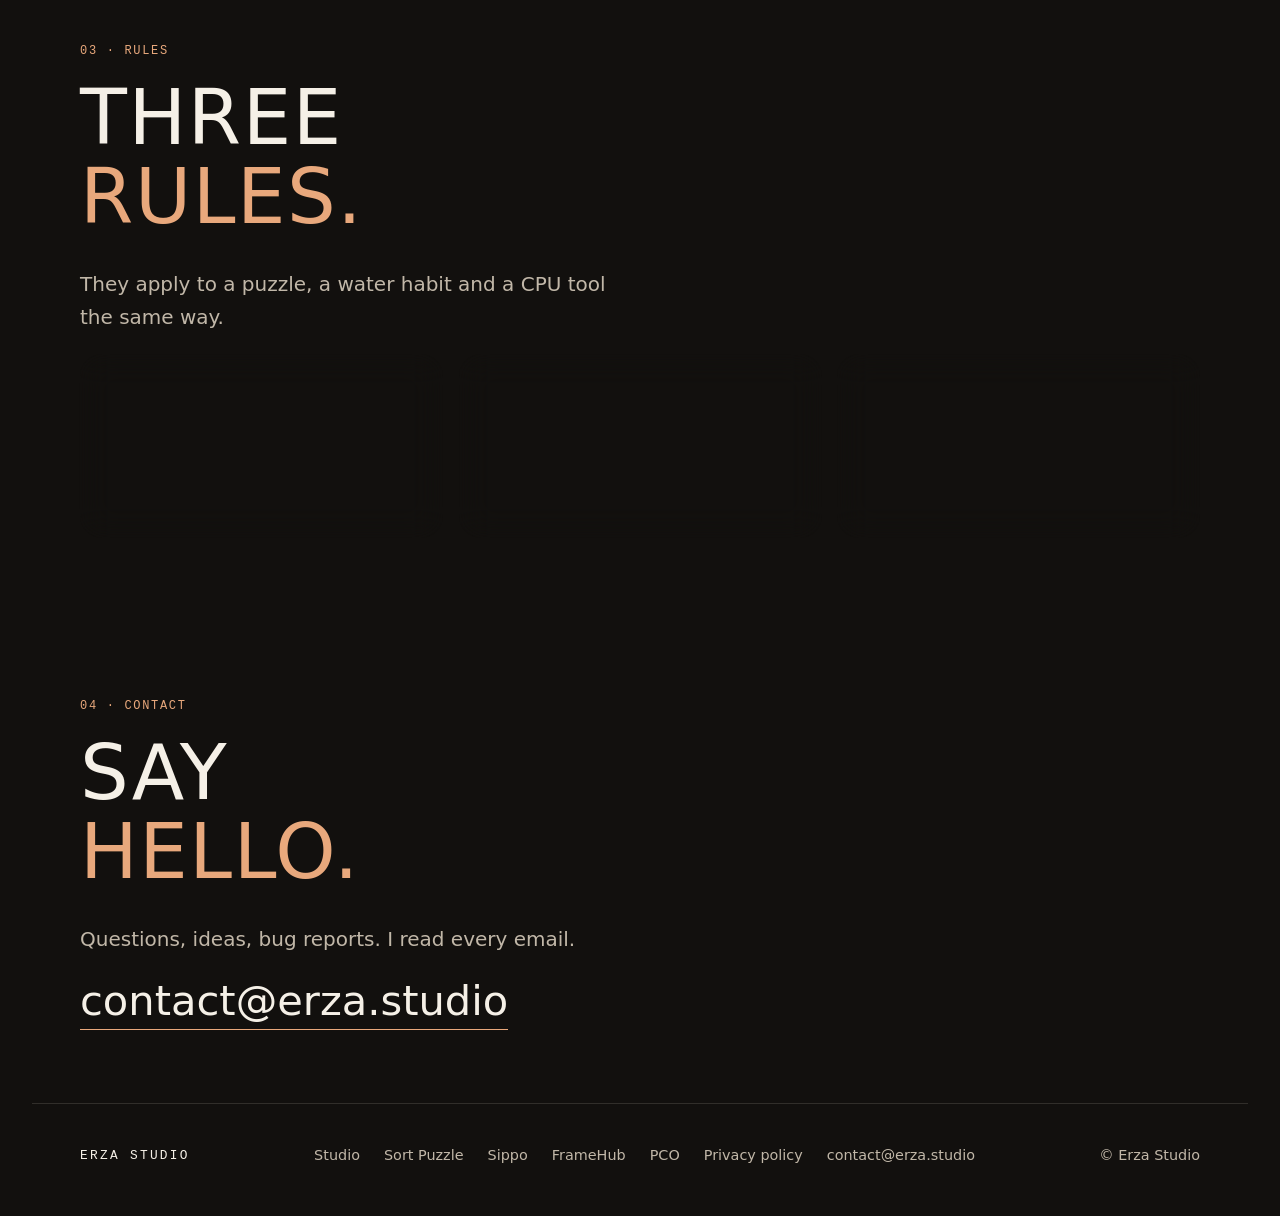
==== commit 54e95b80: "List the open-source tools quietly in the projects panel The hero project panel keeps Sort Puzzle an" ====
--- a/index.html
+++ b/index.html
@@ -55,6 +55,10 @@
         <li><span class="pd" aria-hidden="true"></span><b><a href="sortpuzzle/">Sort Puzzle</a></b><em><span data-l="en">Color puzzle · Android in testing, iOS later</span><span data-l="pl">Łamigłówka · Android w testach, iOS później</span></em></li>
         <li><span class="pd" aria-hidden="true"></span><b><a href="sippo/">Sippo</a></b><em><span data-l="en">Water habit · in development</span><span data-l="pl">Nawyk picia wody · w budowie</span></em></li>
       </ul>
+      <div class="status-more">
+        <p class="label">// OPEN SOURCE</p>
+        <p><a href="framehub/">FrameHub</a> · <a href="pco/">Process Core Optimizer</a></p>
+      </div>
     </aside>
   </div>
   <p class="scrollhint" aria-hidden="true"><span data-l="en">SCROLL</span><span data-l="pl">PRZEWIŃ</span> ↓</p>
--- a/studio.css
+++ b/studio.css
@@ -452,3 +452,8 @@
   .carousel-controls{order:1;margin:0 0 .9rem}
 }
 .work .carousel{margin-top:1.6rem}
+.status-more{margin-top:1rem;padding-top:.85rem;border-top:1px solid var(--line)}
+.status-more .label{margin:0 0 .35rem;font-size:.65rem;color:var(--muted)}
+.status-more p:last-child{margin:0;font:500 .78rem/1.5 var(--mono);color:var(--muted);letter-spacing:.02em}
+.status-more a{color:var(--muted);text-decoration:none;border-bottom:1px solid rgba(255,244,228,.14);padding-bottom:1px}
+.status-more a:hover{color:var(--accent);border-color:var(--accent)}
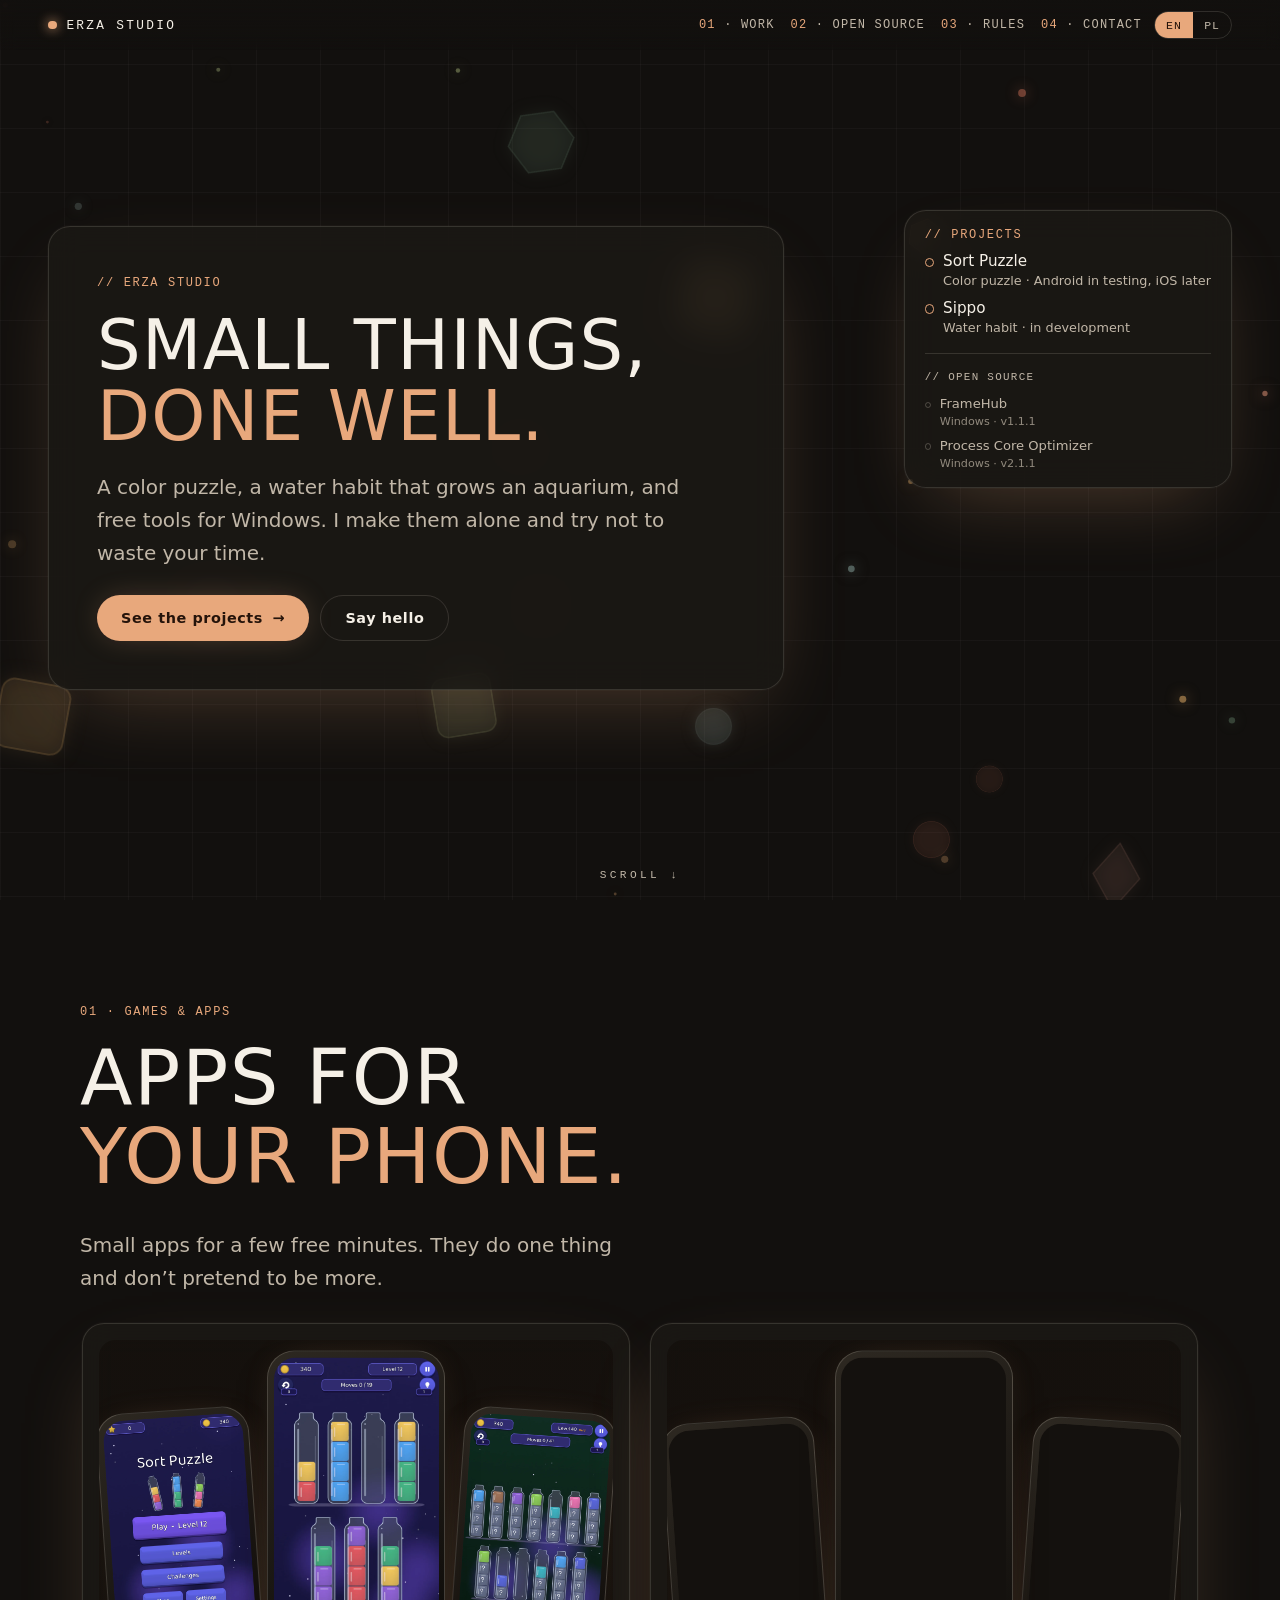
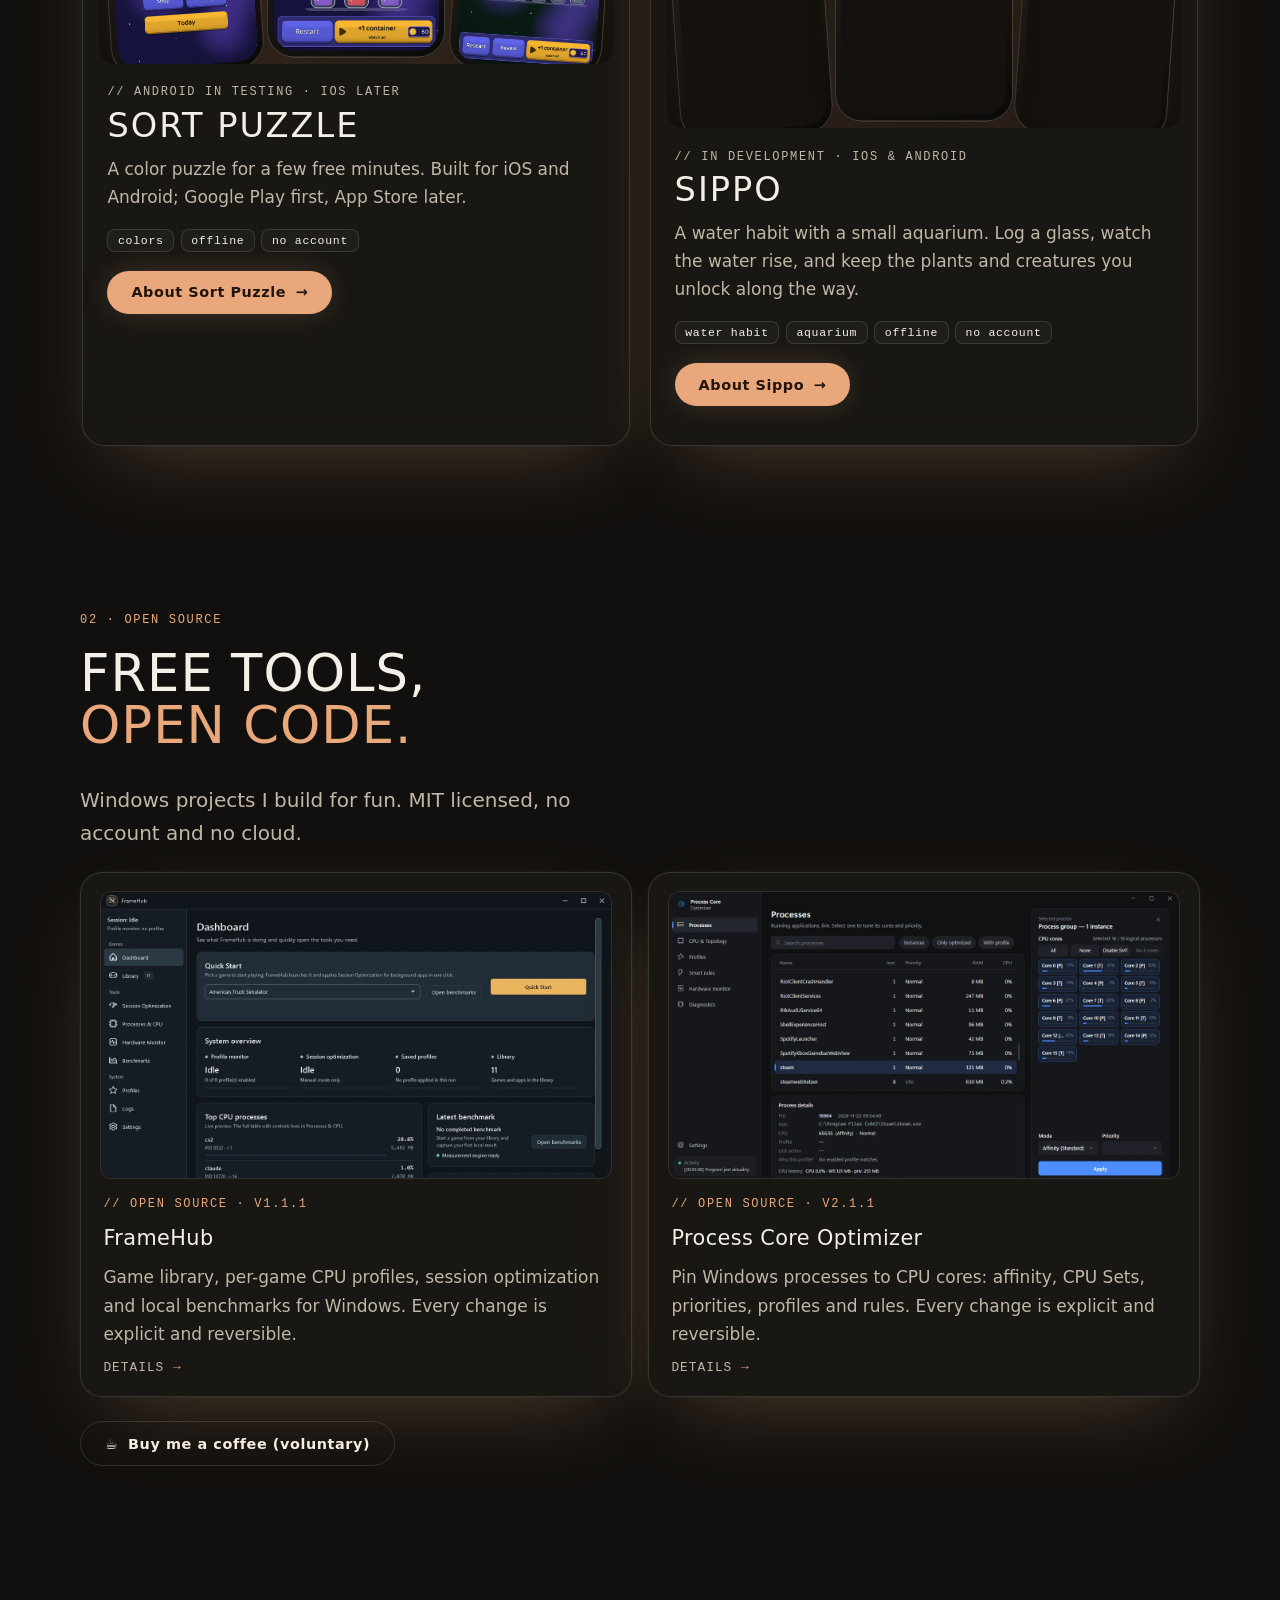
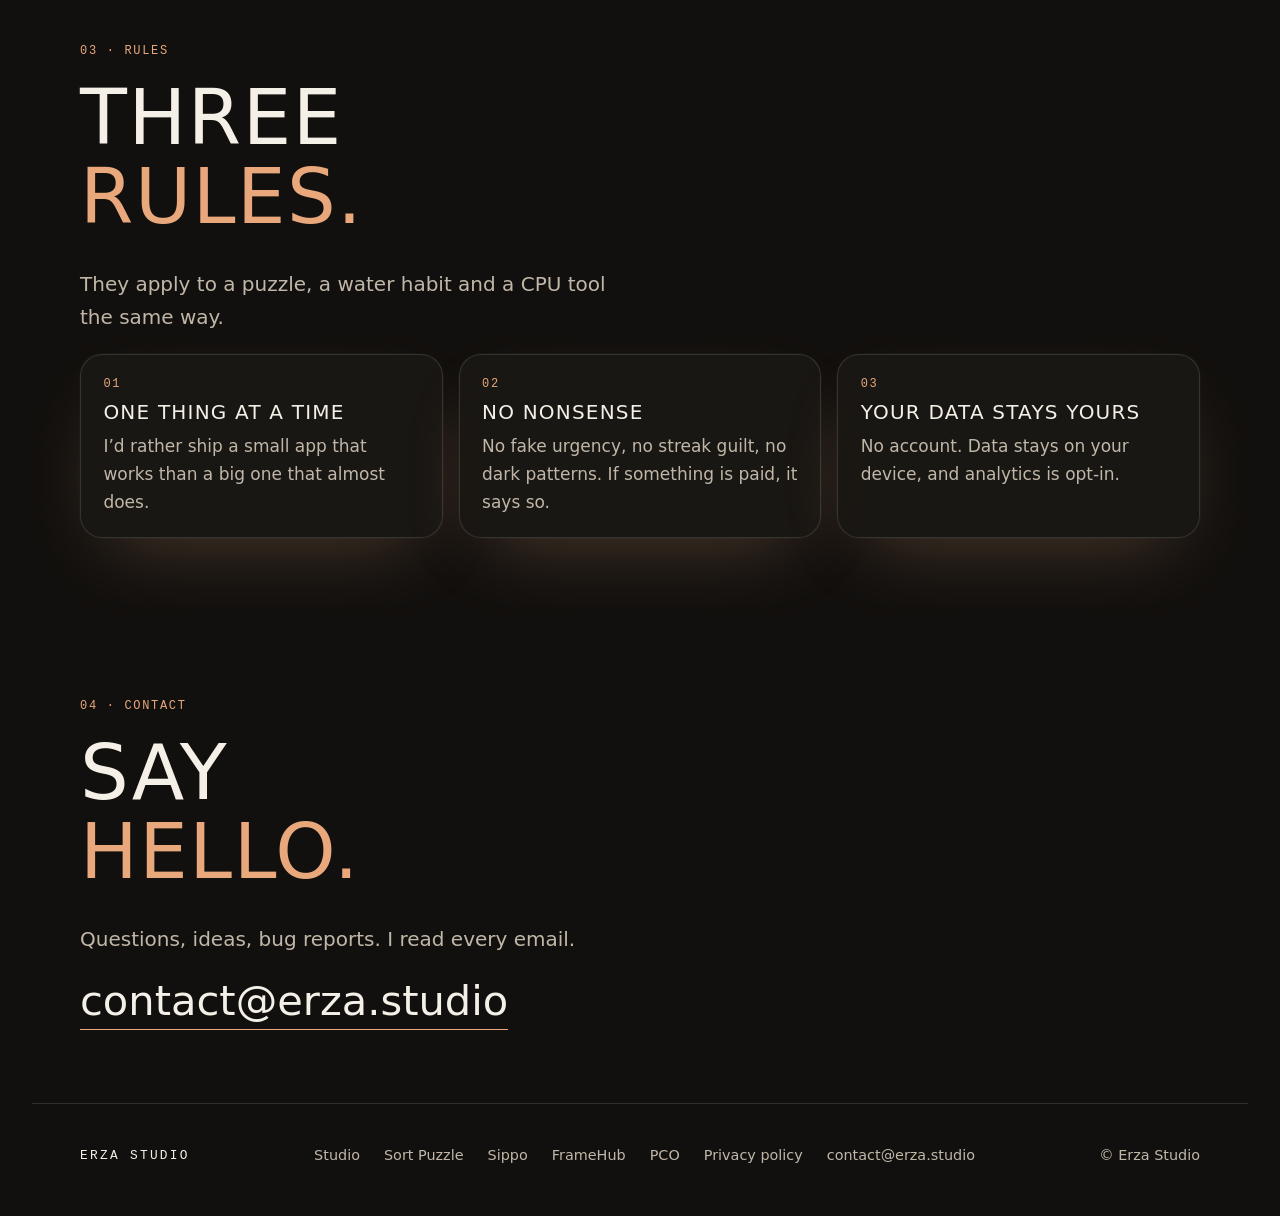
==== commit 45d57eae: "Style the open-source rows like secondary project entries FrameHub and Process Core Optimizer now us" ====
--- a/index.html
+++ b/index.html
@@ -57,7 +57,10 @@
       </ul>
       <div class="status-more">
         <p class="label">// OPEN SOURCE</p>
-        <p><a href="framehub/">FrameHub</a> · <a href="pco/">Process Core Optimizer</a></p>
+        <ul class="plist plist-sub">
+          <li><span class="pd" aria-hidden="true"></span><b><a href="framehub/">FrameHub</a></b><em>Windows · v1.1.1</em></li>
+          <li><span class="pd" aria-hidden="true"></span><b><a href="pco/">Process Core Optimizer</a></b><em>Windows · v2.1.1</em></li>
+        </ul>
       </div>
     </aside>
   </div>
--- a/studio.css
+++ b/studio.css
@@ -452,8 +452,12 @@
   .carousel-controls{order:1;margin:0 0 .9rem}
 }
 .work .carousel{margin-top:1.6rem}
-.status-more{margin-top:1rem;padding-top:.85rem;border-top:1px solid var(--line)}
-.status-more .label{margin:0 0 .35rem;font-size:.65rem;color:var(--muted)}
-.status-more p:last-child{margin:0;font:500 .78rem/1.5 var(--mono);color:var(--muted);letter-spacing:.02em}
-.status-more a{color:var(--muted);text-decoration:none;border-bottom:1px solid rgba(255,244,228,.14);padding-bottom:1px}
-.status-more a:hover{color:var(--accent);border-color:var(--accent)}
+.status-more{margin-top:1.1rem;padding-top:1rem;border-top:1px solid var(--line)}
+.status-more .label{margin:0 0 .6rem;font-size:.68rem;color:var(--muted);letter-spacing:.12em}
+.status-more .plist{gap:.5rem}
+.status-more .plist li{column-gap:.55rem;align-items:start}
+.status-more .plist .pd{width:.4rem;height:.4rem;margin-top:.4rem;border-color:rgba(255,244,228,.22)}
+.status-more .plist b{font-size:.82rem;font-weight:400;color:var(--muted)}
+.status-more .plist em{font-size:.7rem;color:rgba(193,183,168,.72);margin-top:.1rem}
+.status-more a{text-decoration:none}
+.status-more a:hover b{color:var(--accent)}
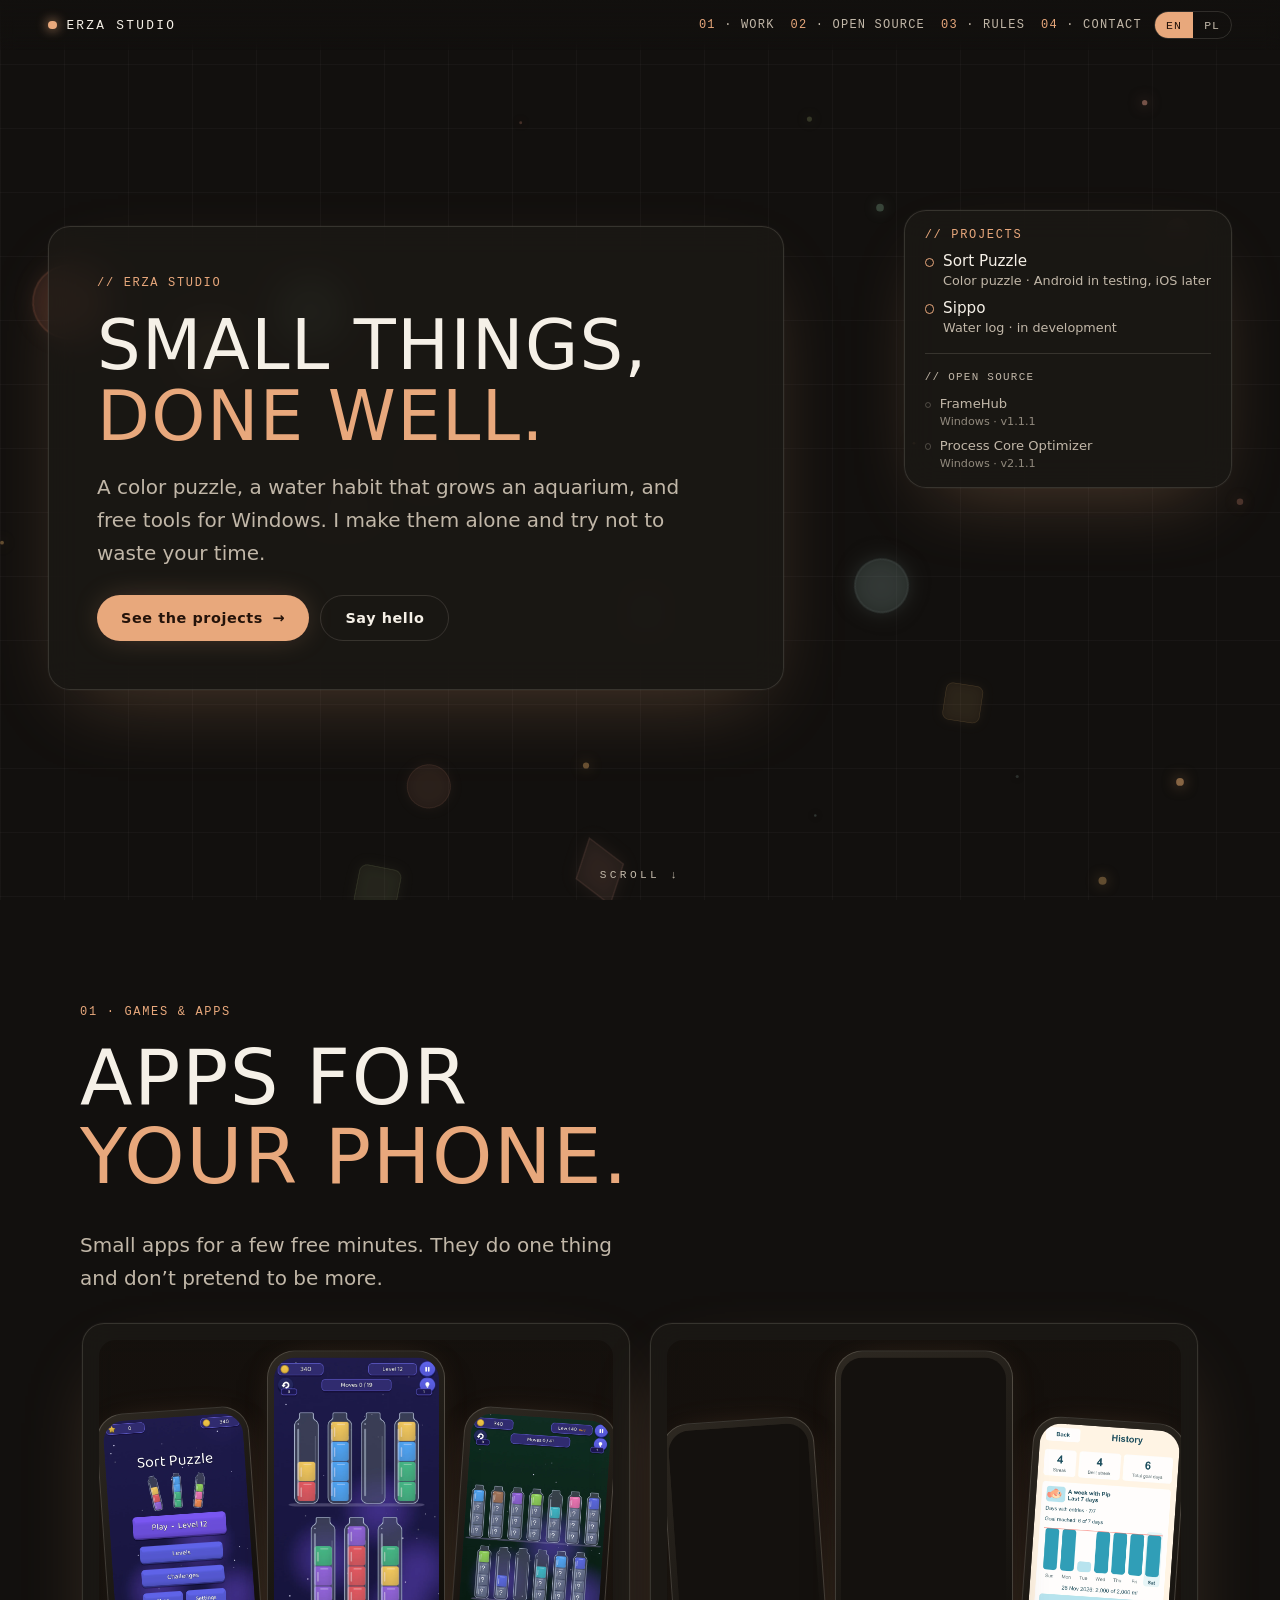
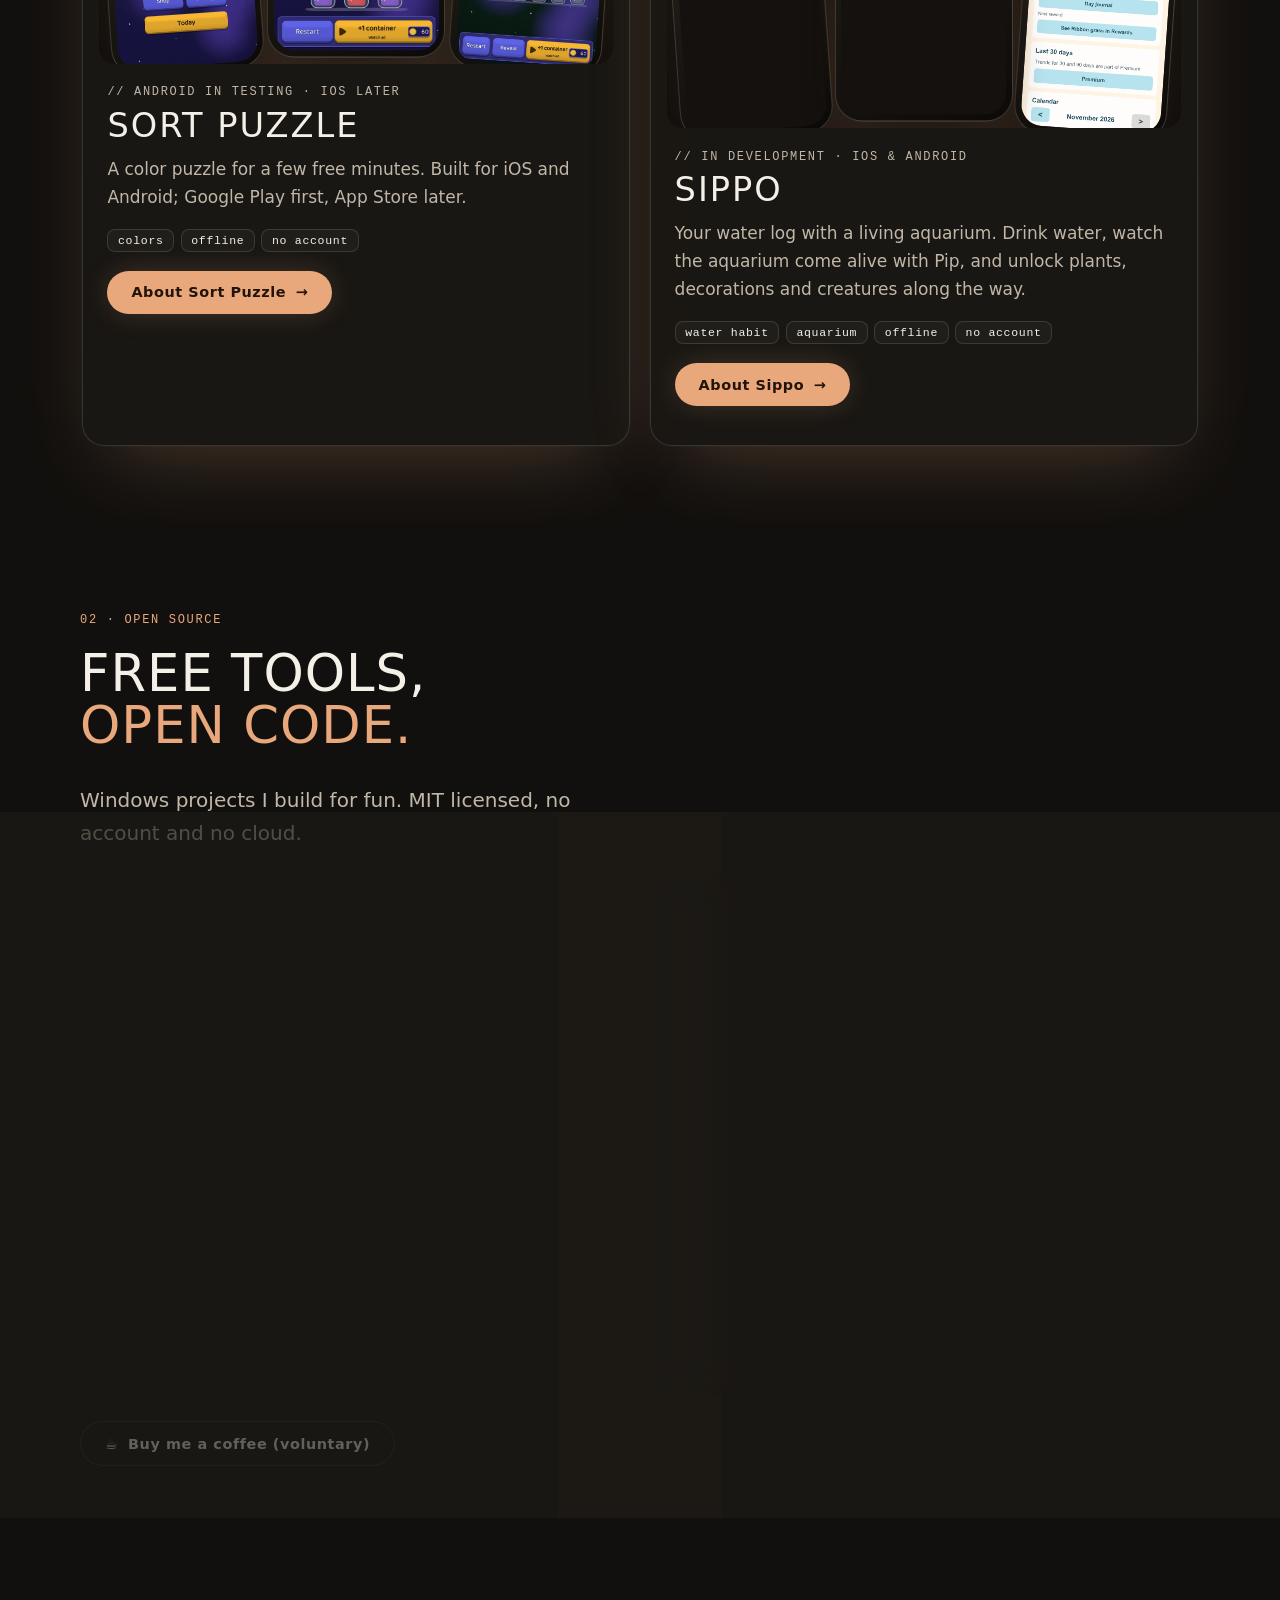
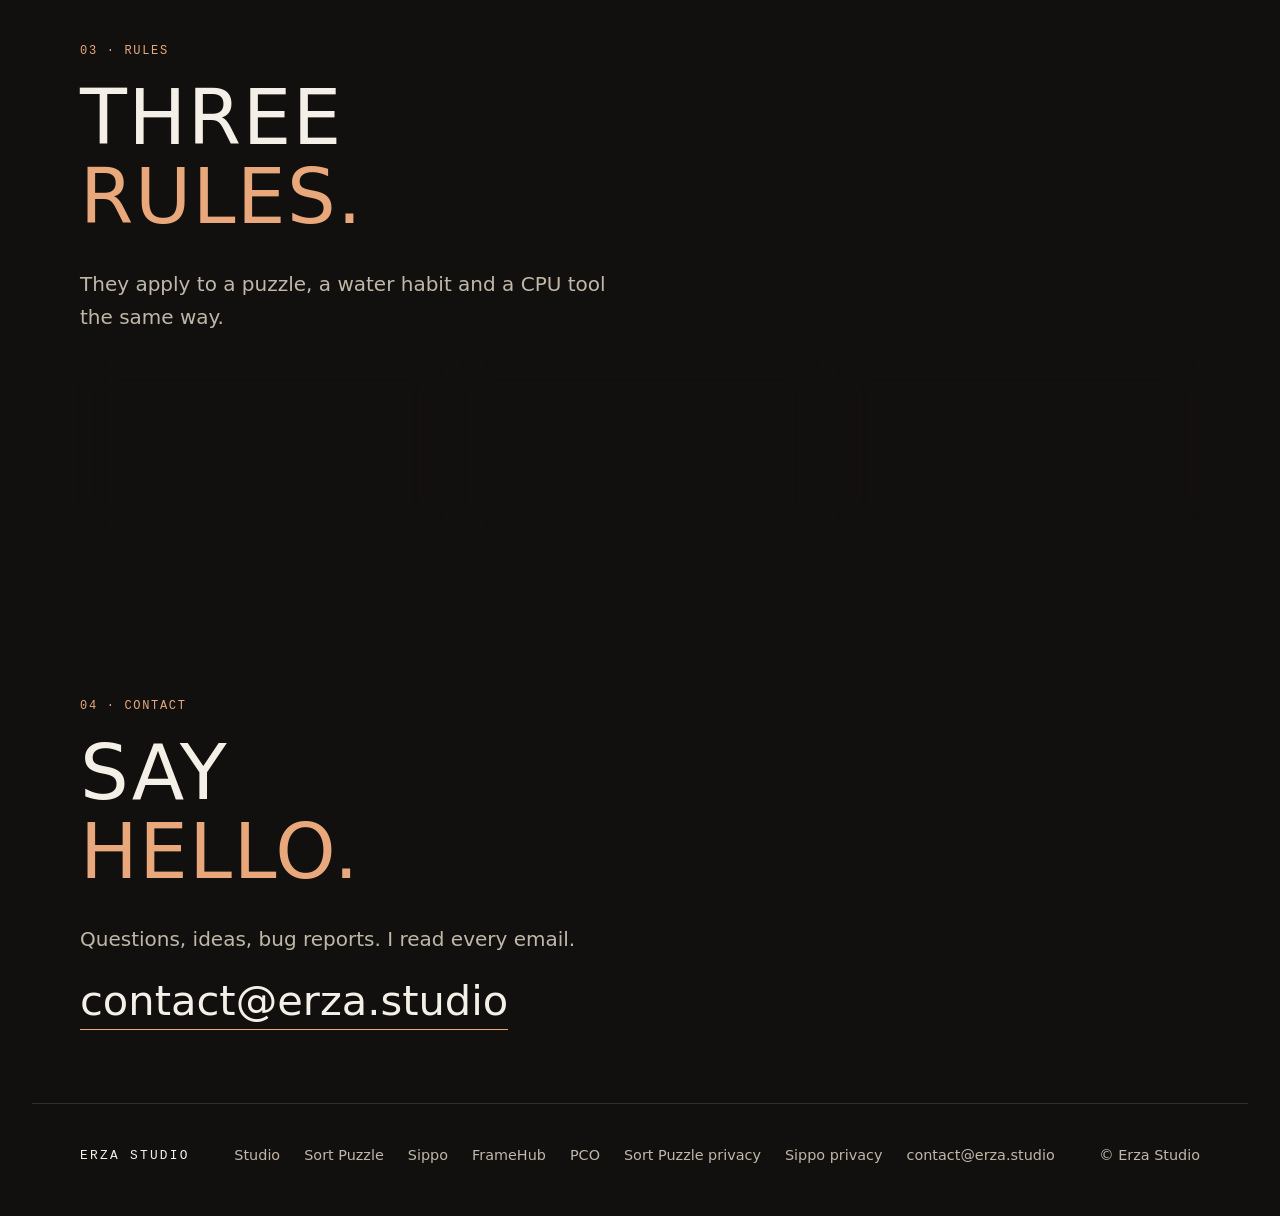
==== commit 80459134: "Publish Sippo's privacy policy and terms, refresh its page Adds /sippo/privacy/ and /sippo/terms/ in" ====
--- a/index.html
+++ b/index.html
@@ -53,7 +53,7 @@
       <p class="label">// <span data-l="en">PROJECTS</span><span data-l="pl">PROJEKTY</span></p>
       <ul class="plist">
         <li><span class="pd" aria-hidden="true"></span><b><a href="sortpuzzle/">Sort Puzzle</a></b><em><span data-l="en">Color puzzle · Android in testing, iOS later</span><span data-l="pl">Łamigłówka · Android w testach, iOS później</span></em></li>
-        <li><span class="pd" aria-hidden="true"></span><b><a href="sippo/">Sippo</a></b><em><span data-l="en">Water habit · in development</span><span data-l="pl">Nawyk picia wody · w budowie</span></em></li>
+        <li><span class="pd" aria-hidden="true"></span><b><a href="sippo/">Sippo</a></b><em><span data-l="en">Water log · in development</span><span data-l="pl">Dziennik picia wody · w budowie</span></em></li>
       </ul>
       <div class="status-more">
         <p class="label">// OPEN SOURCE</p>
@@ -94,15 +94,15 @@
     <article class="glass glow product carousel-card reveal">
       <a class="product-visual" href="sippo/" tabindex="-1" aria-hidden="true">
         <div class="fan">
-          <span class="phone"><img data-l="en" src="sippo/shots/collection-en.webp?v=2" width="1080" height="2341" loading="lazy" decoding="async" alt=""><img data-l="pl" src="sippo/shots/collection-pl.webp?v=2" width="1080" height="2341" loading="lazy" decoding="async" alt=""></span>
+          <span class="phone"><img data-l="en" src="sippo/shots/collection-en.webp?v=3" width="1080" height="2341" loading="lazy" decoding="async" alt=""><img data-l="pl" src="sippo/shots/collection-pl.webp?v=3" width="1080" height="2341" loading="lazy" decoding="async" alt=""></span>
           <span class="phone"><img data-l="en" src="sippo/shots/aquarium-en.webp?v=2" width="1080" height="2341" loading="lazy" decoding="async" alt=""><img data-l="pl" src="sippo/shots/aquarium-pl.webp?v=2" width="1080" height="2341" loading="lazy" decoding="async" alt=""></span>
-          <span class="phone"><img data-l="en" src="sippo/shots/history-en.webp?v=2" width="1080" height="2341" loading="lazy" decoding="async" alt=""><img data-l="pl" src="sippo/shots/history-pl.webp?v=2" width="1080" height="2341" loading="lazy" decoding="async" alt=""></span>
+          <span class="phone"><img data-l="en" src="sippo/shots/history-en.webp?v=3" width="1080" height="2341" loading="lazy" decoding="async" alt=""><img data-l="pl" src="sippo/shots/history-pl.webp?v=3" width="1080" height="2341" loading="lazy" decoding="async" alt=""></span>
         </div>
       </a>
       <div class="product-body">
         <p class="label">// <span data-l="en">IN DEVELOPMENT · iOS &amp; ANDROID</span><span data-l="pl">W BUDOWIE · iOS I ANDROID</span></p>
         <h3>Sippo</h3>
-        <p><span data-l="en">A water habit with a small aquarium. Log a glass, watch the water rise, and keep the plants and creatures you unlock along the way.</span><span data-l="pl">Nawyk picia wody z małym akwarium. Dodaj szklankę, patrz, jak podnosi się woda, i odblokowuj rośliny oraz stworki.</span></p>
+        <p><span data-l="en">Your water log with a living aquarium. Drink water, watch the aquarium come alive with Pip, and unlock plants, decorations and creatures along the way.</span><span data-l="pl">Twój dziennik picia wody z żywym akwarium. Pij wodę, patrz, jak ożywa akwarium z Pipem, i odblokowuj rośliny, dekoracje oraz stworki.</span></p>
         <ul class="chips" aria-label="Tags" data-al-en="Tags" data-al-pl="Tagi"><li><span data-l="en">water habit</span><span data-l="pl">nawyk picia</span></li><li><span data-l="en">aquarium</span><span data-l="pl">akwarium</span></li><li>offline</li><li><span data-l="en">no account</span><span data-l="pl">bez konta</span></li></ul>
         <p class="product-links"><a class="btn" href="sippo/"><span data-l="en">About Sippo</span><span data-l="pl">O Sippo</span> <span aria-hidden="true">→</span></a></p>
       </div>
@@ -155,7 +155,8 @@
     <a href="sippo/">Sippo</a>
     <a href="framehub/">FrameHub</a>
     <a href="pco/">PCO</a>
-    <a href="sortpuzzle/privacy/"><span data-l="en">Privacy policy</span><span data-l="pl">Polityka prywatności</span></a>
+    <a href="sortpuzzle/privacy/"><span data-l="en">Sort Puzzle privacy</span><span data-l="pl">Prywatność Sort Puzzle</span></a>
+    <a href="sippo/privacy/"><span data-l="en">Sippo privacy</span><span data-l="pl">Prywatność Sippo</span></a>
     <a href="mailto:contact@erza.studio">contact@erza.studio</a>
   </nav>
   <p class="muted">© Erza Studio</p>
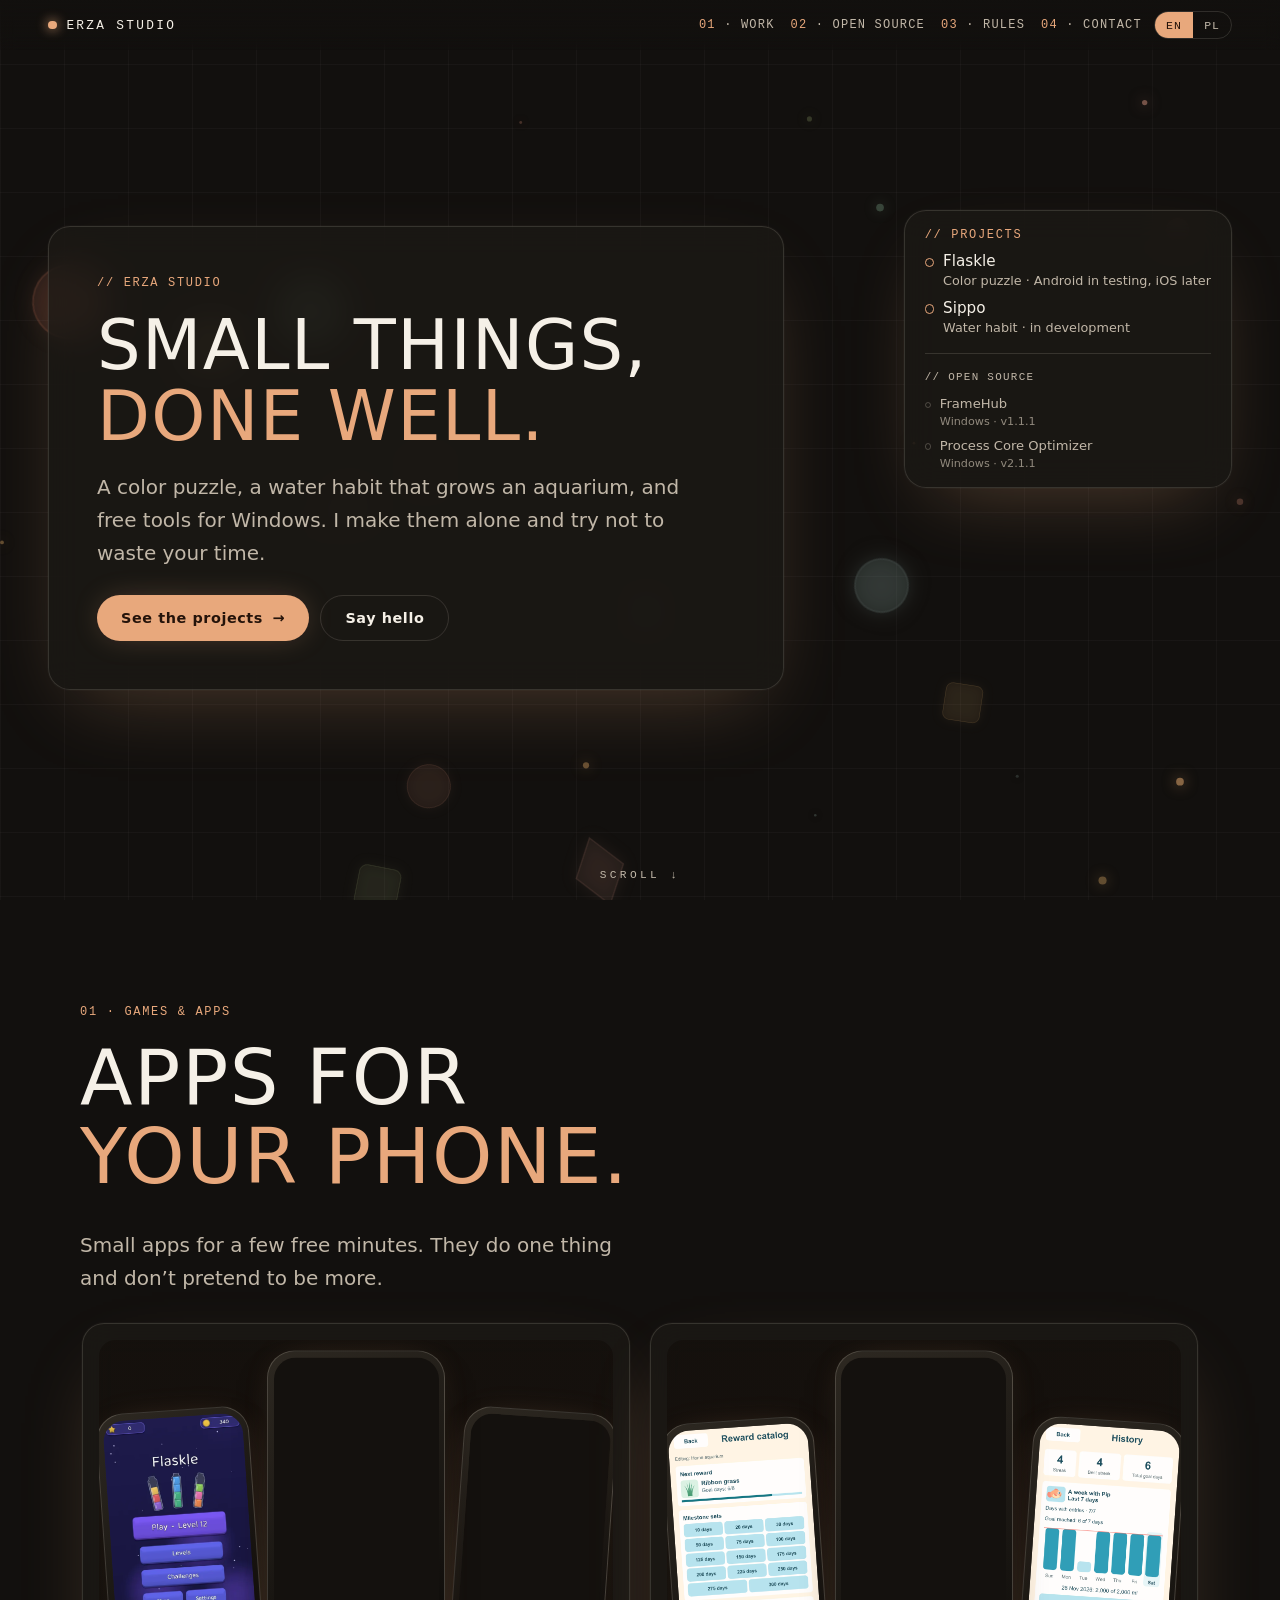
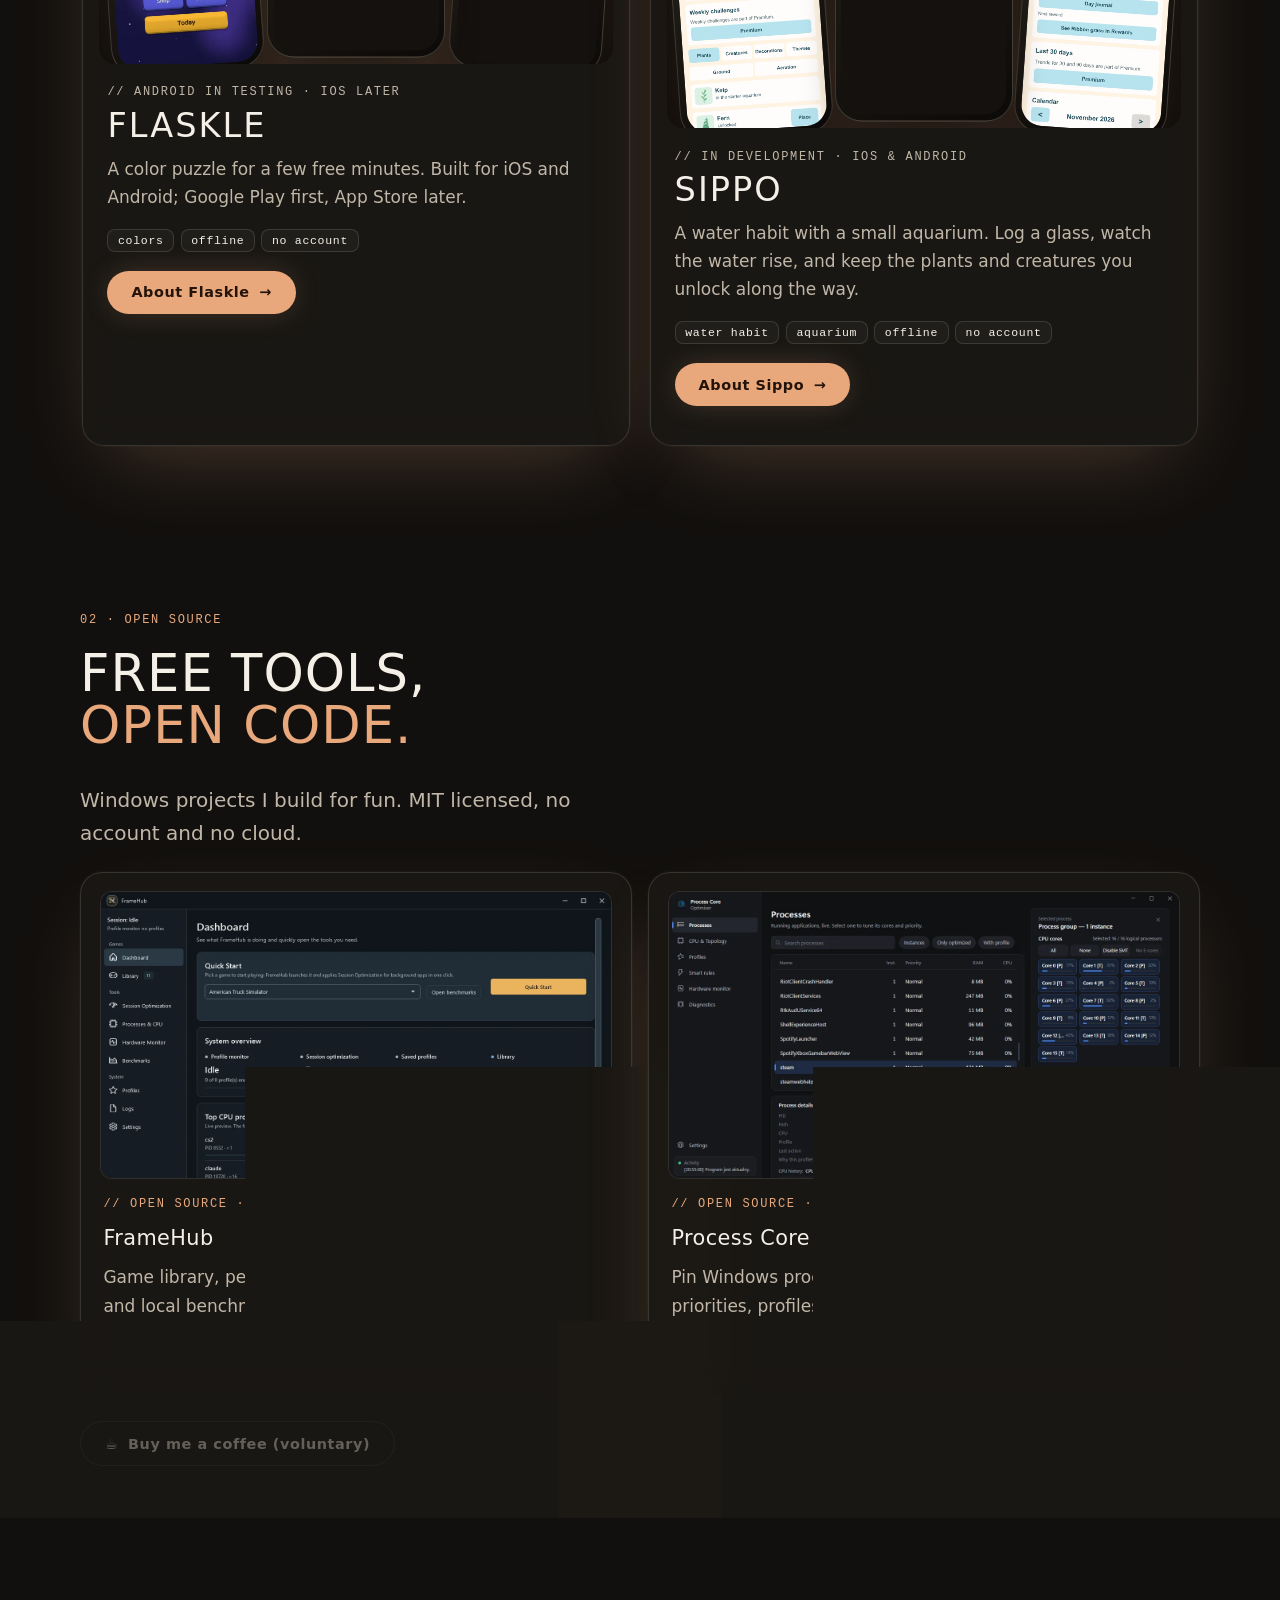
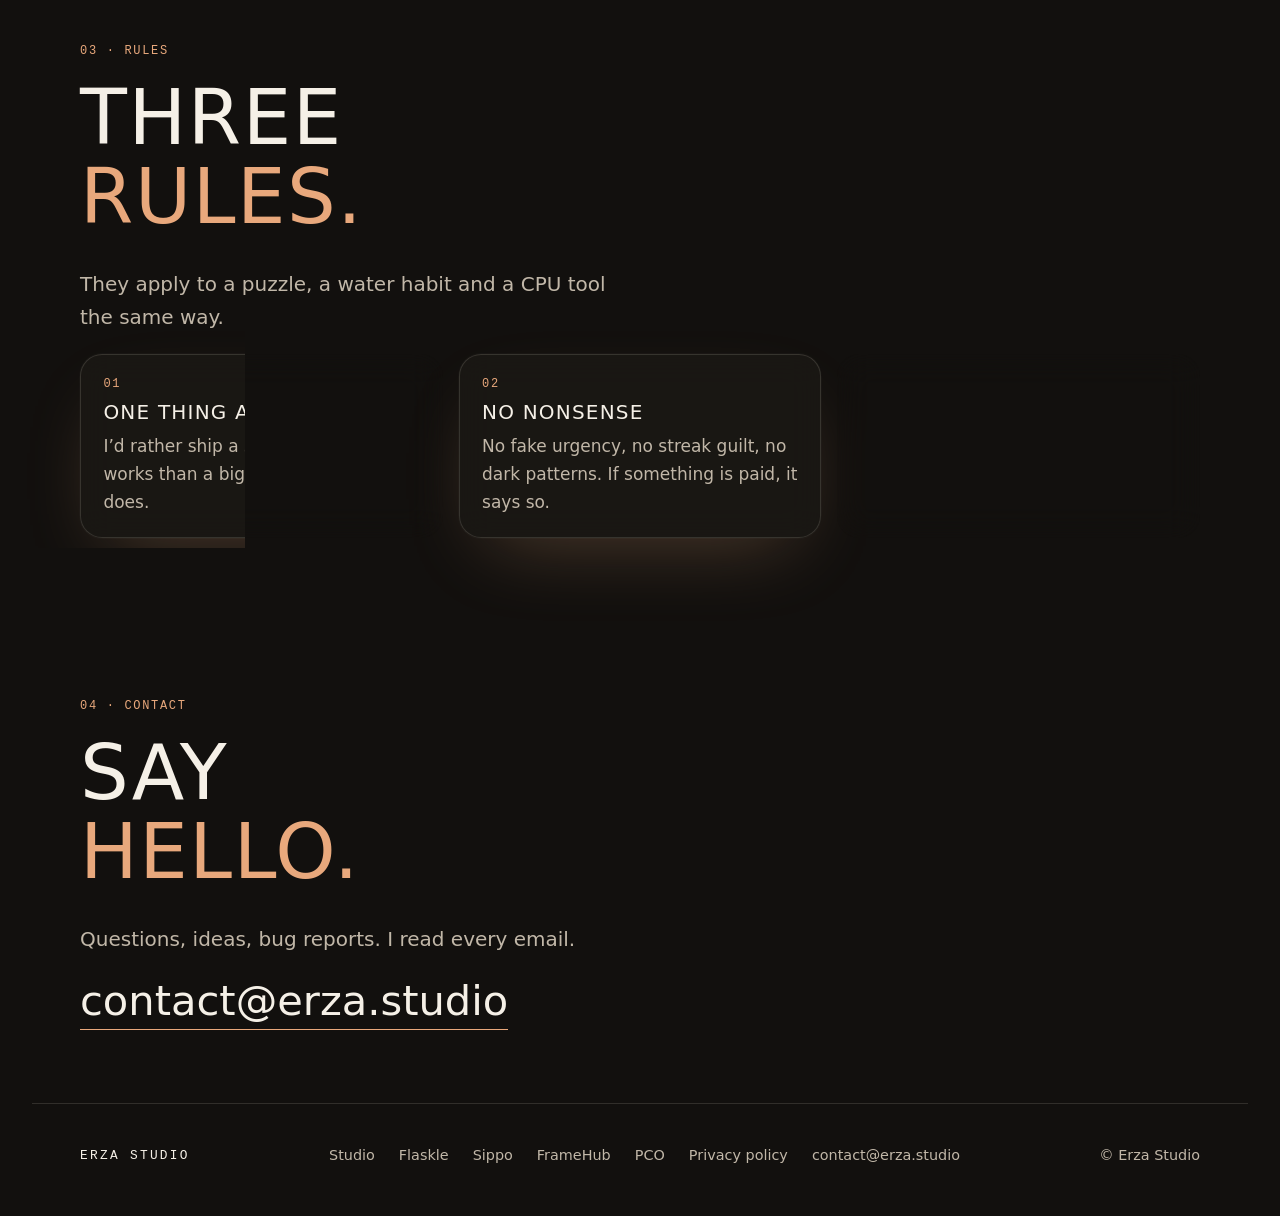
==== commit bacfba9a: "Rename the game to Flaskle: /flaskle/ pages, redirects from /sortpuzzle/ Co-Authored-By: Claude Opus" ====
--- a/index.html
+++ b/index.html
@@ -6,12 +6,12 @@
 <meta name="color-scheme" content="dark">
 <meta name="theme-color" content="#12100e">
 <title data-pl="Erza Studio · Gry i aplikacje na telefon">Erza Studio · Games and apps for phones</title>
-<meta name="description" data-en="Sort Puzzle, Sippo and free open-source tools for Windows. Made by one person, without accounts or noise." data-pl="Sort Puzzle, Sippo i darmowe narzędzia open source na Windows. Robione przez jedną osobę, bez kont i zbędnego hałasu." content="Sort Puzzle, Sippo and free open-source tools for Windows. Made by one person, without accounts or noise.">
+<meta name="description" data-en="Flaskle, Sippo and free open-source tools for Windows. Made by one person, without accounts or noise." data-pl="Flaskle, Sippo i darmowe narzędzia open source na Windows. Robione przez jedną osobę, bez kont i zbędnego hałasu." content="Flaskle, Sippo and free open-source tools for Windows. Made by one person, without accounts or noise.">
 <meta property="og:type" content="website">
 <meta property="og:url" content="https://erza.studio/">
 <meta property="og:site_name" content="Erza Studio">
 <meta property="og:title" data-en="Erza Studio · Games and apps for phones" data-pl="Erza Studio · Gry i aplikacje na telefon" content="Erza Studio · Games and apps for phones">
-<meta property="og:description" data-en="Sort Puzzle, Sippo and free open-source tools for Windows. Made by one person." data-pl="Sort Puzzle, Sippo i darmowe narzędzia open source na Windows. Robione przez jedną osobę." content="Sort Puzzle, Sippo and free open-source tools for Windows. Made by one person.">
+<meta property="og:description" data-en="Flaskle, Sippo and free open-source tools for Windows. Made by one person." data-pl="Flaskle, Sippo i darmowe narzędzia open source na Windows. Robione przez jedną osobę." content="Flaskle, Sippo and free open-source tools for Windows. Made by one person.">
 <meta property="og:image" content="https://erza.studio/sippo/shots/aquarium-en.webp?v=2">
 <meta name="twitter:card" content="summary_large_image">
 <link rel="canonical" href="https://erza.studio/">
@@ -52,8 +52,8 @@
     <aside class="glass glow status reveal" aria-label="Projects" data-al-en="Projects" data-al-pl="Projekty">
       <p class="label">// <span data-l="en">PROJECTS</span><span data-l="pl">PROJEKTY</span></p>
       <ul class="plist">
-        <li><span class="pd" aria-hidden="true"></span><b><a href="sortpuzzle/">Sort Puzzle</a></b><em><span data-l="en">Color puzzle · Android in testing, iOS later</span><span data-l="pl">Łamigłówka · Android w testach, iOS później</span></em></li>
-        <li><span class="pd" aria-hidden="true"></span><b><a href="sippo/">Sippo</a></b><em><span data-l="en">Water log · in development</span><span data-l="pl">Dziennik picia wody · w budowie</span></em></li>
+        <li><span class="pd" aria-hidden="true"></span><b><a href="flaskle/">Flaskle</a></b><em><span data-l="en">Color puzzle · Android in testing, iOS later</span><span data-l="pl">Łamigłówka · Android w testach, iOS później</span></em></li>
+        <li><span class="pd" aria-hidden="true"></span><b><a href="sippo/">Sippo</a></b><em><span data-l="en">Water habit · in development</span><span data-l="pl">Nawyk picia wody · w budowie</span></em></li>
       </ul>
       <div class="status-more">
         <p class="label">// OPEN SOURCE</p>
@@ -75,34 +75,34 @@
   <div class="carousel" data-carousel role="region" aria-label="Apps for your phone" data-al-en="Apps for your phone" data-al-pl="Aplikacje na telefon">
     <div class="carousel-track" data-track tabindex="0" aria-label="Apps for your phone" data-al-en="Apps for your phone" data-al-pl="Aplikacje na telefon">
     <article class="glass glow product carousel-card reveal">
-      <a class="product-visual" href="sortpuzzle/" tabindex="-1" aria-hidden="true">
+      <a class="product-visual" href="flaskle/" tabindex="-1" aria-hidden="true">
         <div class="fan">
-          <span class="phone"><img data-l="en" src="sortpuzzle/shots/menu-en.webp?v=2" width="1080" height="1920" loading="lazy" decoding="async" alt=""><img data-l="pl" src="sortpuzzle/shots/menu-pl.webp?v=2" width="1080" height="1920" loading="lazy" decoding="async" alt=""></span>
-          <span class="phone"><img data-l="en" src="sortpuzzle/shots/play-en.webp?v=2" width="1080" height="1920" loading="lazy" decoding="async" alt=""><img data-l="pl" src="sortpuzzle/shots/play-pl.webp?v=2" width="1080" height="1920" loading="lazy" decoding="async" alt=""></span>
-          <span class="phone"><img data-l="en" src="sortpuzzle/shots/boss-en.webp?v=2" width="1080" height="1920" loading="lazy" decoding="async" alt=""><img data-l="pl" src="sortpuzzle/shots/boss-pl.webp?v=2" width="1080" height="1920" loading="lazy" decoding="async" alt=""></span>
+          <span class="phone"><img data-l="en" src="flaskle/shots/menu-en.webp?v=3" width="1080" height="1920" loading="lazy" decoding="async" alt=""><img data-l="pl" src="flaskle/shots/menu-pl.webp?v=3" width="1080" height="1920" loading="lazy" decoding="async" alt=""></span>
+          <span class="phone"><img data-l="en" src="flaskle/shots/play-en.webp?v=2" width="1080" height="1920" loading="lazy" decoding="async" alt=""><img data-l="pl" src="flaskle/shots/play-pl.webp?v=2" width="1080" height="1920" loading="lazy" decoding="async" alt=""></span>
+          <span class="phone"><img data-l="en" src="flaskle/shots/boss-en.webp?v=2" width="1080" height="1920" loading="lazy" decoding="async" alt=""><img data-l="pl" src="flaskle/shots/boss-pl.webp?v=2" width="1080" height="1920" loading="lazy" decoding="async" alt=""></span>
         </div>
       </a>
       <div class="product-body">
         <p class="label">// <span data-l="en">ANDROID IN TESTING · iOS LATER</span><span data-l="pl">ANDROID W TESTACH · iOS PÓŹNIEJ</span></p>
-        <h3>Sort Puzzle</h3>
+        <h3>Flaskle</h3>
         <p><span data-l="en">A color puzzle for a few free minutes. Built for iOS and Android; Google Play first, App Store later.</span><span data-l="pl">Kolorowa łamigłówka na kilka wolnych minut. Zbudowana na iOS i Androida; najpierw Google Play, potem App Store.</span></p>
         <ul class="chips" aria-label="Tags" data-al-en="Tags" data-al-pl="Tagi"><li><span data-l="en">colors</span><span data-l="pl">kolory</span></li><li>offline</li><li><span data-l="en">no account</span><span data-l="pl">bez konta</span></li></ul>
-        <p class="product-links"><a class="btn" href="sortpuzzle/"><span data-l="en">About Sort Puzzle</span><span data-l="pl">O Sort Puzzle</span> <span aria-hidden="true">→</span></a></p>
+        <p class="product-links"><a class="btn" href="flaskle/"><span data-l="en">About Flaskle</span><span data-l="pl">O Flaskle</span> <span aria-hidden="true">→</span></a></p>
       </div>
     </article>
 
     <article class="glass glow product carousel-card reveal">
       <a class="product-visual" href="sippo/" tabindex="-1" aria-hidden="true">
         <div class="fan">
-          <span class="phone"><img data-l="en" src="sippo/shots/collection-en.webp?v=3" width="1080" height="2341" loading="lazy" decoding="async" alt=""><img data-l="pl" src="sippo/shots/collection-pl.webp?v=3" width="1080" height="2341" loading="lazy" decoding="async" alt=""></span>
+          <span class="phone"><img data-l="en" src="sippo/shots/collection-en.webp?v=2" width="1080" height="2341" loading="lazy" decoding="async" alt=""><img data-l="pl" src="sippo/shots/collection-pl.webp?v=2" width="1080" height="2341" loading="lazy" decoding="async" alt=""></span>
           <span class="phone"><img data-l="en" src="sippo/shots/aquarium-en.webp?v=2" width="1080" height="2341" loading="lazy" decoding="async" alt=""><img data-l="pl" src="sippo/shots/aquarium-pl.webp?v=2" width="1080" height="2341" loading="lazy" decoding="async" alt=""></span>
-          <span class="phone"><img data-l="en" src="sippo/shots/history-en.webp?v=3" width="1080" height="2341" loading="lazy" decoding="async" alt=""><img data-l="pl" src="sippo/shots/history-pl.webp?v=3" width="1080" height="2341" loading="lazy" decoding="async" alt=""></span>
+          <span class="phone"><img data-l="en" src="sippo/shots/history-en.webp?v=2" width="1080" height="2341" loading="lazy" decoding="async" alt=""><img data-l="pl" src="sippo/shots/history-pl.webp?v=2" width="1080" height="2341" loading="lazy" decoding="async" alt=""></span>
         </div>
       </a>
       <div class="product-body">
         <p class="label">// <span data-l="en">IN DEVELOPMENT · iOS &amp; ANDROID</span><span data-l="pl">W BUDOWIE · iOS I ANDROID</span></p>
         <h3>Sippo</h3>
-        <p><span data-l="en">Your water log with a living aquarium. Drink water, watch the aquarium come alive with Pip, and unlock plants, decorations and creatures along the way.</span><span data-l="pl">Twój dziennik picia wody z żywym akwarium. Pij wodę, patrz, jak ożywa akwarium z Pipem, i odblokowuj rośliny, dekoracje oraz stworki.</span></p>
+        <p><span data-l="en">A water habit with a small aquarium. Log a glass, watch the water rise, and keep the plants and creatures you unlock along the way.</span><span data-l="pl">Nawyk picia wody z małym akwarium. Dodaj szklankę, patrz, jak podnosi się woda, i odblokowuj rośliny oraz stworki.</span></p>
         <ul class="chips" aria-label="Tags" data-al-en="Tags" data-al-pl="Tagi"><li><span data-l="en">water habit</span><span data-l="pl">nawyk picia</span></li><li><span data-l="en">aquarium</span><span data-l="pl">akwarium</span></li><li>offline</li><li><span data-l="en">no account</span><span data-l="pl">bez konta</span></li></ul>
         <p class="product-links"><a class="btn" href="sippo/"><span data-l="en">About Sippo</span><span data-l="pl">O Sippo</span> <span aria-hidden="true">→</span></a></p>
       </div>
@@ -151,12 +151,11 @@
   <p class="brand-s">ERZA STUDIO</p>
   <nav aria-label="Footer" data-al-en="Footer" data-al-pl="Stopka">
     <a href="#top"><span data-l="en">Studio</span><span data-l="pl">Studio</span></a>
-    <a href="sortpuzzle/">Sort Puzzle</a>
+    <a href="flaskle/">Flaskle</a>
     <a href="sippo/">Sippo</a>
     <a href="framehub/">FrameHub</a>
     <a href="pco/">PCO</a>
-    <a href="sortpuzzle/privacy/"><span data-l="en">Sort Puzzle privacy</span><span data-l="pl">Prywatność Sort Puzzle</span></a>
-    <a href="sippo/privacy/"><span data-l="en">Sippo privacy</span><span data-l="pl">Prywatność Sippo</span></a>
+    <a href="flaskle/privacy/"><span data-l="en">Privacy policy</span><span data-l="pl">Polityka prywatności</span></a>
     <a href="mailto:contact@erza.studio">contact@erza.studio</a>
   </nav>
   <p class="muted">© Erza Studio</p>
